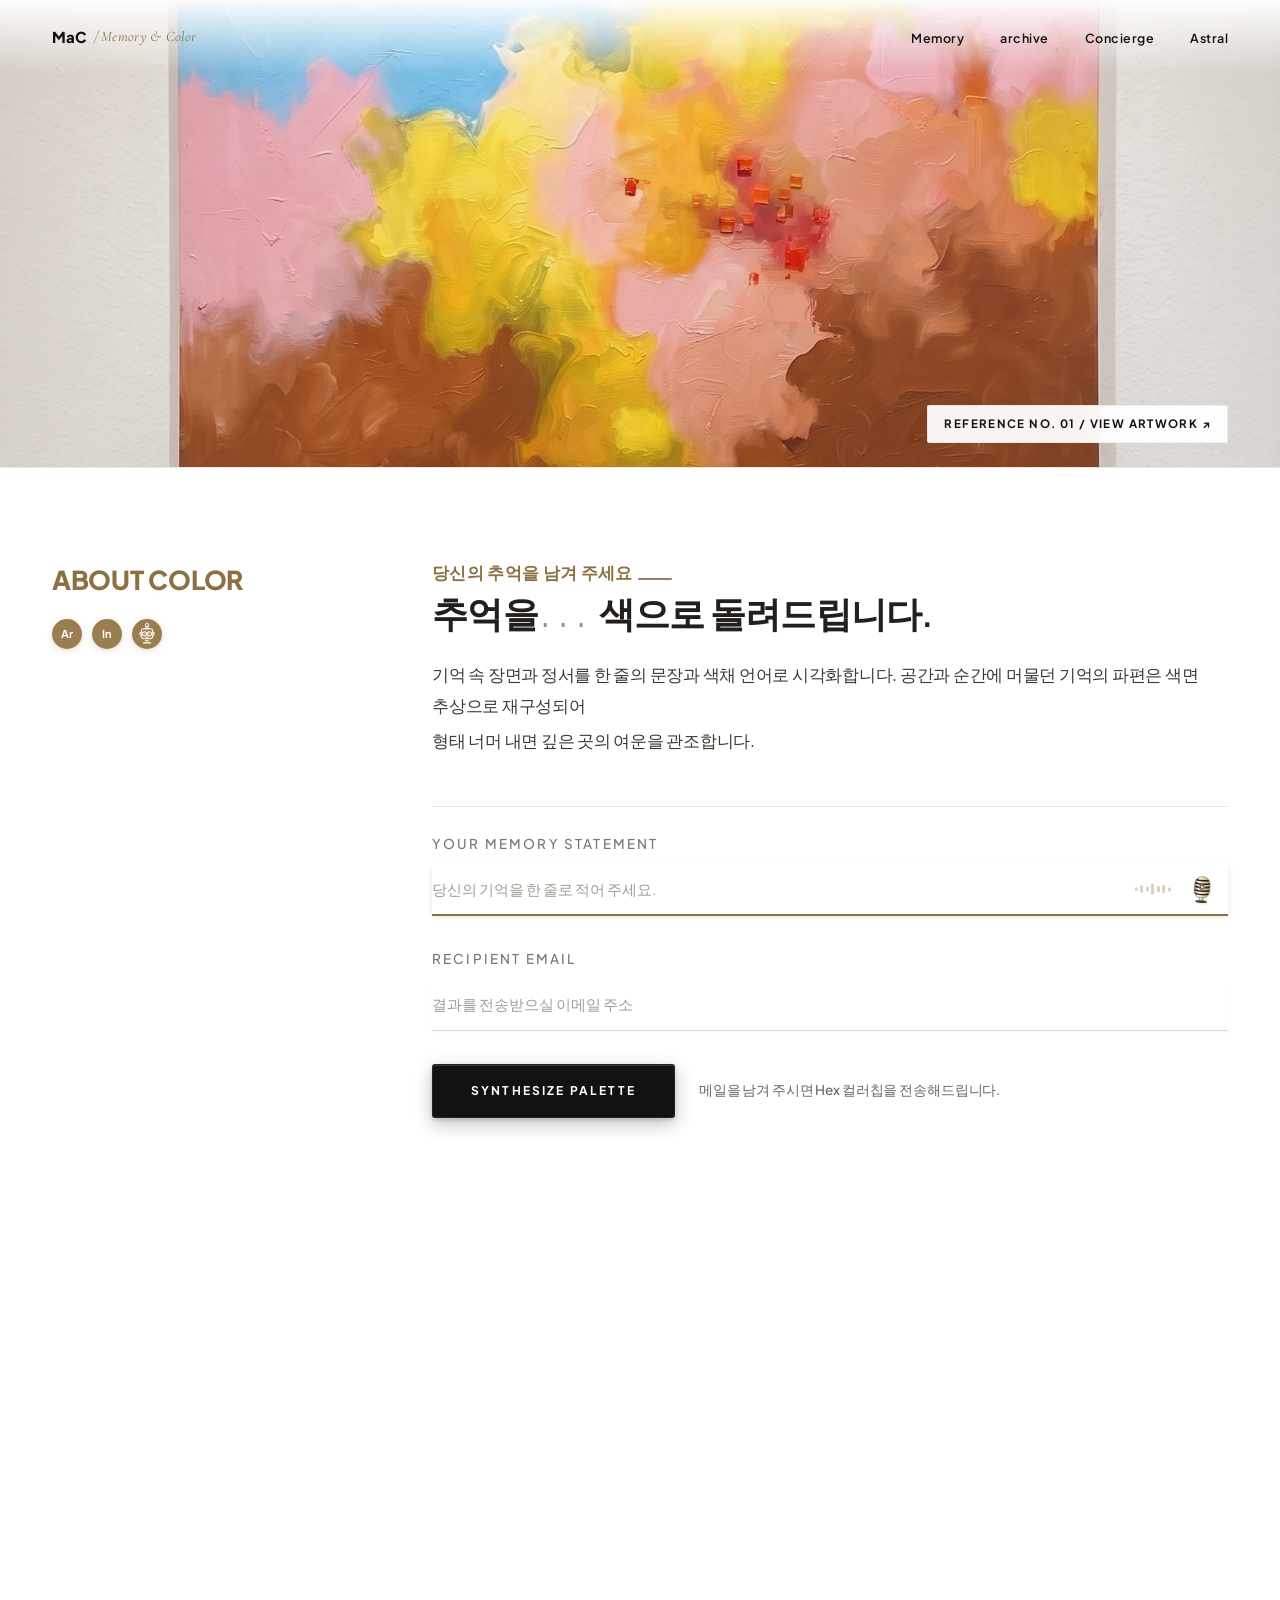
==== index.html @ 7f9ab546 "fix: remove heavy files and update configuration" ====
<!DOCTYPE html>
<html lang="ko">
<head>
  <meta charset="UTF-8">
  <meta name="viewport" content="width=device-width, initial-scale=1.0">

  <title>MaC | 𝑀𝑒𝓂𝑜𝓇𝓎 𝒶𝓃𝒹 𝒞𝑜𝓁𝑜𝓇</title>

  <link rel="icon" type="image/png" href="images/reference.png">

  <link rel="preconnect" href="https://fonts.googleapis.com">
  <link rel="preconnect" href="https://fonts.gstatic.com" crossorigin>
  <link href="https://fonts.googleapis.com/css2?family=Cormorant+Garamond:ital,wght@1,400;1,600&family=Plus+Jakarta+Sans:wght@300;400;500;600;700;800&family=Pretendard:wght@300;400;500;600;700;800&display=swap" rel="stylesheet">
  <link rel="stylesheet" href="css/astral.css">
  <link rel="stylesheet" href="css/mac-chat-voice.css">

  <style>
    /* ---------- Global Reset & Base ---------- */
    *, *::before, *::after {
      box-sizing: border-box;
      margin: 0;
      padding: 0;
    }

    html {
      scroll-behavior: smooth;
    }

    :root {
      --bg-pure: #ffffff;
      --text-dark: #141211;
      --text-soft-dark: #221f1d;
      --gold-primary: #8c7042;
      --gold-fill: #9b7e4f;
      --gold-dark-charcoal: #3d3731;
      --label-soft-gold: #7d756d;
      --text-body: #383838;
      --text-muted: #6b6560;
      --text-light: #a39c94;
      --line-subtle: #eae6e1;
      --font-arch: "Plus Jakarta Sans", "Pretendard", -apple-system, sans-serif;
      --font-serif: "Cormorant Garamond", "Didot", "Bodoni MT", serif;
    }

    body {
      font-family: var(--font-arch);
      background-color: var(--bg-pure);
      color: var(--text-dark);
      line-height: 1.7;
      -webkit-font-smoothing: antialiased;
      word-break: keep-all;
      overflow-x: hidden;
    }

    /* ---------- Top Header Navigation ---------- */
    .arch-header {
      position: absolute;
      top: 0;
      left: 0;
      width: 100%;
      height: 74px;
      padding: 0 52px;
      display: flex;
      justify-content: space-between;
      align-items: center;
      z-index: 100;
      background: linear-gradient(180deg, rgba(255,255,255,0.96) 0%, rgba(255,255,255,0) 100%);
    }

    .brand-logo {
      font-size: 15px;
      font-weight: 800;
      letter-spacing: -0.01em;
      color: var(--text-dark);
      text-decoration: none;
      display: flex;
      align-items: center;
      gap: 7px;
    }

    .brand-logo span {
      font-family: var(--font-serif);
      font-style: italic;
      font-size: 14.5px;
      font-weight: 400;
      color: var(--gold-primary);
      letter-spacing: 0.02em;
    }

    .brand-logo span em {
      font-style: italic;
      font-weight: 400;
      color: inherit;
      margin: 0 1px;
    }

    .nav-menu {
      display: flex;
      gap: 36px;
      list-style: none;
    }

    .nav-item a {
      font-size: 12.5px;
      font-weight: 600;
      color: var(--text-dark);
      text-decoration: none;
      letter-spacing: 0.04em;
      transition: color 0.2s ease;
      cursor: pointer;
    }

    .nav-item a:hover {
      color: var(--gold-primary);
    }

    .mobile-menu-btn {
      display: none;
      background: transparent;
      border: none;
      cursor: pointer;
      width: 36px;
      height: 36px;
      padding: 6px;
      flex-direction: column;
      justify-content: center;
      gap: 6px;
      z-index: 150;
    }

    .mobile-menu-btn span {
      display: block;
      width: 22px;
      height: 1.5px;
      background-color: var(--text-dark);
      transition: all 0.3s ease;
    }

    /* ---------- Universal Minimal Close Button ---------- */
    .gallery-close-btn {
      position: absolute;
      top: 24px;
      right: 28px;
      border: none;
      background: transparent;
      font-family: var(--font-arch);
      font-size: 10.5px;
      font-weight: 700;
      letter-spacing: 0.2em;
      text-transform: uppercase;
      color: var(--text-muted);
      cursor: pointer;
      padding: 6px 4px;
      display: flex;
      align-items: center;
      gap: 6px;
      transition: all 0.25s ease;
      z-index: 20;
    }

    .gallery-close-btn::after {
      content: "—";
      font-weight: 400;
      color: var(--text-light);
      transition: transform 0.2s ease, color 0.2s ease;
    }

    .gallery-close-btn:hover {
      color: var(--text-dark);
    }

    .gallery-close-btn:hover::after {
      color: var(--text-dark);
      transform: translateX(3px);
    }

    /* ---------- Mobile Fullscreen Drawer ---------- */
    .mobile-drawer {
      display: none;
      position: fixed;
      inset: 0;
      background: #ffffff;
      z-index: 200;
      flex-direction: column;
      justify-content: space-between;
      padding: 24px 36px 44px 36px;
      opacity: 0;
      pointer-events: none;
      transition: opacity 0.35s cubic-bezier(0.2, 0.8, 0.2, 1);
    }

    .mobile-drawer.is-open {
      opacity: 1;
      pointer-events: auto;
    }

    .drawer-top-bar {
      width: 100%;
      display: flex;
      justify-content: flex-end;
      align-items: center;
      position: relative;
      height: 48px;
    }

    .drawer-center-stage {
      display: flex;
      justify-content: center;
      align-items: center;
      width: 100%;
      margin: auto 0;
      transform: translateY(-4vh);
    }

    .mobile-nav-list {
      list-style: none;
      display: flex;
      flex-direction: column;
      gap: 18px;
      width: 100%;
      max-width: 320px;
    }

    .mobile-nav-item {
      width: 100%;
      border-bottom: 1px solid rgba(26, 24, 22, 0.08);
      padding-bottom: 12px;
      transition: border-color 0.25s ease;
    }

    .mobile-nav-item:active {
      border-bottom-color: var(--text-dark);
    }

    .mobile-nav-item a {
      font-family: var(--font-arch);
      font-size: 22px;
      font-weight: 350;
      letter-spacing: -0.01em;
      color: #383431;
      text-decoration: none;
      line-height: 1.25;
      display: flex;
      justify-content: space-between;
      align-items: center;
      width: 100%;
      cursor: pointer;
    }

    .mobile-nav-item a .brand-prefix {
      font-weight: 600;
      color: var(--text-dark);
      margin-right: 1px;
    }

    .mobile-nav-item a .nav-arrow {
      font-size: 13px;
      font-weight: 400;
      color: var(--text-light);
      transition: transform 0.2s ease, color 0.2s ease;
    }

    .mobile-nav-item:active .nav-arrow {
      transform: translate(2px, -2px);
      color: var(--text-dark);
    }

    .astral-nav-item {
      border-bottom-color: rgba(26, 24, 22, 0.04);
    }

    .astral-nav-item a {
      color: #9e968f !important;
    }

    .astral-nav-item a .brand-prefix {
      color: #7d756e !important;
      font-weight: 600;
    }

    .drawer-footer {
      font-family: var(--font-serif);
      font-style: italic;
      font-size: 13.5px;
      color: var(--gold-primary);
      letter-spacing: 0.04em;
      text-align: center;
    }

    /* ---------- Hero Banner ---------- */
    .arch-hero-banner {
      width: 100%;
      height: 52vh;
      min-height: 400px;
      position: relative;
      background-color: #faf9f7;
      overflow: hidden;
      cursor: pointer;
      border-bottom: 1px solid var(--line-subtle);
    }

    .banner-img-wrap {
      width: 100%;
      height: 100%;
      position: relative;
    }

    .banner-img-wrap img {
      width: 100%;
      height: 100%;
      object-fit: cover;
      object-position: center 38%;
      filter: saturate(0.95) brightness(0.98);
      transition: transform 0.9s cubic-bezier(0.2, 0.8, 0.2, 1);
    }

    .arch-hero-banner:hover .banner-img-wrap img {
      transform: scale(1.015);
    }

    .banner-overlay-caption {
      position: absolute;
      bottom: 24px;
      right: 52px;
      background: rgba(255, 255, 255, 0.94);
      backdrop-filter: blur(10px);
      padding: 8px 16px;
      font-size: 11.5px;
      letter-spacing: 0.12em;
      text-transform: uppercase;
      font-weight: 700;
      color: var(--text-dark);
      border: 1px solid rgba(0, 0, 0, 0.06);
      border-radius: 2px;
    }

    /* ---------- Section 1 : Content Layout ---------- */
    .content-container {
      max-width: 1360px;
      width: 100%;
      margin: 0 auto;
      padding: 96px 52px 130px 52px;
      display: grid;
      grid-template-columns: minmax(240px, 300px) 1fr;
      gap: 80px;
      align-items: start;
    }

    .left-column {
      display: flex;
      flex-direction: column;
      gap: 24px;
      position: sticky;
      top: 110px;
    }

    .section-main-title {
      font-size: 26px;
      font-weight: 800;
      letter-spacing: -0.01em;
      text-transform: uppercase;
      line-height: 1.2;
      color: var(--gold-primary);
    }

    .social-links {
      display: flex;
      gap: 10px;
      align-items: center;
    }

    .social-btn {
      width: 30px;
      height: 30px;
      border-radius: 50%;
      background: var(--gold-fill);
      color: #ffffff;
      display: flex;
      align-items: center;
      justify-content: center;
      font-size: 11px;
      font-weight: 700;
      letter-spacing: -0.02em;
      text-decoration: none;
      box-shadow: 0 2px 6px rgba(140, 112, 66, 0.22);
      transition: all 0.25s cubic-bezier(0.2, 0.8, 0.2, 1);
    }

    .social-btn:hover {
      background: #846838;
      transform: translateY(-2px);
      box-shadow: 0 5px 12px rgba(140, 112, 66, 0.35);
    }

    .right-column {
      display: flex;
      flex-direction: column;
      gap: 40px;
      width: 100%;
      min-width: 0;
    }

    .statement-block {
      display: flex;
      flex-direction: column;
      gap: 22px;
      width: 100%;
    }

    .headline-stack {
      display: flex;
      flex-direction: column;
      gap: 8px;
    }

    .headline-lead-wrap {
      display: flex;
      align-items: flex-end;
      gap: 5px;
      width: 100%;
    }

    .headline-lead {
      font-size: 16.5px;
      font-weight: 600;
      color: var(--gold-primary);
      letter-spacing: 0.02em;
      white-space: nowrap;
      line-height: 1.1;
    }

    .lead-baseline-tail {
      display: inline-block;
      width: 34px;
      height: 1.4px;
      background: var(--gold-primary);
      opacity: 0.88;
      border-radius: 1px;
      margin-bottom: 2.5px;
      transform-origin: left center;
    }

    .headline-main {
      font-size: clamp(24px, 4vw, 36px);
      font-weight: 600;
      color: var(--text-soft-dark);
      letter-spacing: -0.02em;
      line-height: 1.3;
    }

    .headline-dots {
      letter-spacing: 0.22em;
      color: var(--gold-primary);
      font-weight: 400;
      margin: 0 5px 0 2px;
      opacity: 0.8;
    }

    .statement-body {
      font-size: clamp(14.5px, 2vw, 16.5px);
      color: var(--gold-dark-charcoal);
      line-height: 1.9;
      font-weight: 450;
      width: 100%;
      max-width: 100%;
      letter-spacing: -0.015em;
    }

    .br-desktop {
      display: inline;
    }

    @media (min-width: 961px) {
      .br-desktop {
        display: block;
        content: "";
        margin-top: 3px;
      }
    }

    /* ---------- Form & Inputs ---------- */
    .arch-form-wrapper {
      margin-top: 10px;
      padding-top: 26px;
      border-top: 1px solid var(--line-subtle);
      width: 100%;
    }

    .form-inline-tooltip {
      display: none;
      margin-bottom: 22px;
      padding: 13px 18px;
      background: #faf6f0;
      border-left: 3px solid var(--gold-primary);
      border-radius: 2px;
      font-size: 13.5px;
      font-weight: 500;
      color: #634f2d;
      line-height: 1.65;
      letter-spacing: -0.01em;
      box-shadow: 0 3px 10px rgba(140, 112, 66, 0.08);
      animation: tooltipFadeIn 0.3s cubic-bezier(0.2, 0.8, 0.2, 1);
    }

    .form-inline-tooltip.is-active {
      display: flex;
      align-items: flex-start;
      gap: 10px;
    }

    .form-inline-tooltip .tooltip-icon {
      color: var(--gold-primary);
      font-size: 14px;
      line-height: 1.6;
      flex-shrink: 0;
    }

    @keyframes tooltipFadeIn {
      from { opacity: 0; transform: translateY(-4px); }
      to { opacity: 1; transform: translateY(0); }
    }

    .form-row {
      margin-bottom: 34px;
    }

    .form-row label {
      display: block;
      font-size: 13.5px;
      font-weight: 500;
      letter-spacing: 0.16em;
      text-transform: uppercase;
      color: var(--label-soft-gold);
      margin-bottom: 8px;
    }

    .form-row input {
      width: 100%;
      border: none;
      background: transparent;
      padding: 12px 0;
      font-size: 15.5px;
      font-weight: 400;
      color: var(--text-dark);
      outline: none;
      transition: box-shadow 0.25s ease;
    }

    .form-row input::placeholder {
      color: var(--text-light);
      font-size: 14.5px;
    }

    .input-strong {
      box-shadow:
        0 2px 0 var(--gold-primary),
        0 3px 6px -1px rgba(140, 112, 66, 0.28),
        0 4px 0 #ffffff;
    }

    .input-strong:focus {
      box-shadow:
        0 2.5px 0 #6e552f,
        0 4px 10px -1px rgba(110, 85, 47, 0.4);
    }

    .input-standard {
      box-shadow:
        0 1px 0 rgba(0, 0, 0, 0.12),
        0 2px 3px -1px rgba(0, 0, 0, 0.08),
        0 3px 0 #ffffff;
    }

    .input-standard:focus {
      box-shadow:
        0 1.5px 0 var(--gold-primary),
        0 3px 6px -1px rgba(140, 112, 66, 0.25);
    }

    .submit-wrap {
      display: flex;
      align-items: center;
      gap: 24px;
      margin-top: 14px;
      flex-wrap: wrap;
    }

    .submit-arch-btn {
      padding: 16px 38px;
      background: var(--text-dark);
      color: #ffffff;
      border: 1px solid rgba(255, 255, 255, 0.08);
      border-radius: 3px;
      font-size: 12px;
      font-weight: 700;
      letter-spacing: 0.18em;
      text-transform: uppercase;
      cursor: pointer;
      white-space: nowrap;
      box-shadow:
        0 6px 18px rgba(20, 18, 17, 0.25),
        0 2px 4px rgba(0, 0, 0, 0.15),
        inset 0 1px 0 rgba(255, 255, 255, 0.15);
      transition: all 0.25s ease;
    }

    .submit-arch-btn:hover {
      background: #231f1d;
      transform: translateY(-1.5px);
      box-shadow:
        0 10px 24px rgba(20, 18, 17, 0.32),
        0 3px 6px rgba(0, 0, 0, 0.18),
        inset 0 1px 0 rgba(255, 255, 255, 0.2);
    }

    .submit-arch-btn:active {
      transform: translateY(1px);
      box-shadow:
        0 3px 8px rgba(20, 18, 17, 0.2),
        inset 0 2px 4px rgba(0, 0, 0, 0.3);
    }

    .submit-arch-btn:disabled {
      background: #8c827a;
      cursor: not-allowed;
      transform: none;
    }

    .form-guide-txt {
      font-size: 13.5px;
      color: var(--text-muted);
      font-weight: 500;
      letter-spacing: -0.01em;
    }

    /* ---------- Universal Minimalist Modals ---------- */
    .arch-modal-overlay {
      display: none;
      position: fixed;
      inset: 0;
      background: rgba(17, 17, 17, 0.82);
      backdrop-filter: blur(16px);
      -webkit-backdrop-filter: blur(16px);
      z-index: 2000;
      justify-content: center;
      align-items: center;
      padding: 24px;
      opacity: 0;
      transition: opacity 0.3s ease;
    }

    .arch-modal-overlay.is-active {
      display: flex;
      opacity: 1;
    }

    .arch-modal-window {
      position: relative;
      background: #ffffff;
      max-width: 640px;
      width: 100%;
      max-height: 94vh;
      overflow-y: auto;
      padding: 48px 44px 42px;
      text-align: left;
      border-radius: 4px;
      box-shadow: 0 40px 90px rgba(0, 0, 0, 0.35);
      display: flex;
      flex-direction: column;
      gap: 22px;
      animation: modalSlideUp 0.3s cubic-bezier(0.2, 0.8, 0.2, 1);
    }

    @keyframes modalSlideUp {
      from { transform: translateY(12px); opacity: 0; }
      to { transform: translateY(0); opacity: 1; }
    }

    #memoryModal.arch-modal-overlay {
      align-items: flex-start;
      padding-top: 8vh;
    }

    #memoryModal .arch-modal-window {
      max-width: 500px;
      margin: 0 auto;
    }

    .modal-badge {
      display: inline-block;
      align-self: flex-start;
      font-size: 11px;
      font-weight: 700;
      letter-spacing: 0.16em;
      text-transform: uppercase;
      color: #78716c;
      background: #f7f5f2;
      padding: 4px 10px;
      border-radius: 2px;
      border: 1px solid var(--line-subtle);
    }

    .modal-head-group {
      display: flex;
      flex-direction: column;
      gap: 6px;
    }

    .modal-main-title {
      font-size: 22px;
      font-weight: 700;
      color: var(--text-dark);
      letter-spacing: -0.02em;
    }

    .modal-subtitle {
      font-family: var(--font-serif);
      font-style: italic;
      font-size: 14px;
      color: var(--gold-primary);
      letter-spacing: 0.02em;
    }

    .easel-halo-stage {
      position: relative;
      width: 100%;
      display: flex;
      justify-content: center;
      align-items: center;
      padding: 24px 10px;
      margin: 4px 0;
      background: transparent;
      border: none;
    }

    .easel-halo-stage::before {
      content: "";
      position: absolute;
      width: 90%;
      height: 90%;
      top: 50%;
      left: 50%;
      transform: translate(-50%, -50%);
      background: radial-gradient(circle, rgba(255, 235, 215, 0.45) 0%, rgba(255, 255, 255, 0) 72%);
      filter: blur(28px);
      z-index: 1;
      pointer-events: none;
    }

    .easel-artwork-img {
      position: relative;
      z-index: 2;
      max-width: 100%;
      max-height: 580px;
      width: auto;
      height: auto;
      object-fit: contain;
      display: block;
      border-radius: 4px;
      box-shadow:
        0 4px 12px rgba(0, 0, 0, 0.06),
        0 16px 36px -4px rgba(28, 25, 23, 0.16),
        0 36px 64px -8px rgba(28, 25, 23, 0.12);
    }

    .modal-narrative-box {
      background: #faf9f7;
      border-left: 2.5px solid var(--gold-primary);
      padding: 16px 18px;
      font-size: 13.5px;
      color: var(--text-body);
      line-height: 1.75;
      font-weight: 400;
    }

    .modal-palette-grid {
      display: grid;
      grid-template-columns: repeat(2, 1fr);
      gap: 10px;
    }

    .palette-item {
      display: flex;
      align-items: center;
      gap: 10px;
      padding: 8px 12px;
      background: #faf9f7;
      border: 1px solid var(--line-subtle);
      border-radius: 2px;
      font-size: 11.5px;
      font-weight: 600;
      color: var(--text-dark);
      font-family: ui-monospace, Menlo, monospace;
    }

    .palette-item .swatch-dot {
      width: 10px;
      height: 10px;
      border-radius: 50%;
      flex-shrink: 0;
    }

    .astral-field {
      display: flex;
      flex-direction: column;
      gap: 8px;
    }

    .astral-field label {
      font-size: 12.5px;
      font-weight: 700;
      letter-spacing: 0.14em;
      text-transform: uppercase;
      color: var(--text-muted);
    }

    .astral-field input {
      width: 100%;
      border: none;
      background: transparent;
      padding: 10px 0;
      font-size: 15px;
      color: var(--text-dark);
      outline: none;
      box-shadow: 0 1px 0 rgba(0, 0, 0, 0.12);
      transition: box-shadow 0.25s ease;
    }

    .astral-field input:focus {
      box-shadow: 0 1.5px 0 var(--gold-primary);
    }

    .astral-disabled-btn {
      width: 100%;
      padding: 14px;
      background: #eae7e2;
      color: #8c827a;
      border: none;
      border-radius: 2px;
      font-size: 11.5px;
      font-weight: 700;
      letter-spacing: 0.18em;
      text-transform: uppercase;
      cursor: not-allowed;
      text-align: center;
    }

    /* ---------- Synthesized Chromatic Specimen Modal ---------- */
    .mac-modal-backdrop {
      position: fixed;
      inset: 0;
      background: rgba(24, 22, 20, 0.45);
      backdrop-filter: blur(10px);
      -webkit-backdrop-filter: blur(10px);
      display: flex;
      justify-content: center;
      align-items: center;
      z-index: 10000;
      opacity: 1;
      padding: 20px;
      transition: opacity 0.55s cubic-bezier(0.16, 1, 0.3, 1);
    }

    .mac-modal-backdrop.hidden {
      opacity: 0;
      pointer-events: none;
    }

    .mac-modal {
      position: relative;
      width: 100%;
      max-width: 420px;
      max-height: 92vh;
      display: flex;
      flex-direction: column;
      background: #faf8f5;
      border: 1px solid #e2ddd3;
      border-radius: 20px;
      box-shadow: 0 25px 60px rgba(28, 25, 23, 0.16), 0 0 35px rgba(232, 180, 184, 0.12);
      overflow: hidden;
      transform-origin: 50% 10%;
      transform: scale(1) translateY(0) rotateX(0deg);
      opacity: 1;
      filter: blur(0px);
      transition:
        transform 0.45s cubic-bezier(0.34, 1.3, 0.64, 1),
        opacity 0.45s cubic-bezier(0.16, 1, 0.3, 1),
        filter 0.45s cubic-bezier(0.16, 1, 0.3, 1);
    }

    .mac-modal-backdrop.hidden .mac-modal {
      transform: scale(0.15, 0.05) translateY(-60px) rotateX(30deg);
      opacity: 0;
      filter: blur(8px);
      transition:
        transform 0.4s cubic-bezier(0.55, 0.055, 0.675, 0.19),
        opacity 0.35s ease-in,
        filter 0.35s ease-in;
    }

    .modal-close-handle-wrap {
      width: 100%;
      padding-top: 14px;
      padding-bottom: 8px;
      display: flex;
      justify-content: center;
      align-items: center;
      cursor: pointer;
      background: #faf8f5;
    }

    .modal-close-handle-bar {
      width: 44px;
      height: 4px;
      background: #d1cbc1;
      border-radius: 2px;
      transition: all 0.2s ease;
    }

    .modal-close-handle-wrap:hover .modal-close-handle-bar {
      background: #8c827a;
      transform: scaleX(1.15);
    }

    .specimen-header {
      padding: 4px 20px 14px 20px;
      background: #faf8f5;
      border-bottom: 1px solid #ede8e0;
      display: flex;
      justify-content: space-between;
      align-items: center;
    }

    .specimen-header .brand {
      font-size: 11px;
      letter-spacing: 0.18em;
      font-weight: 800;
      color: #1c1917;
      text-transform: uppercase;
    }

    .specimen-header .hash-chip {
      font-family: ui-monospace, Menlo, monospace;
      font-size: 10.5px;
      font-weight: 600;
      letter-spacing: 0.12em;
      color: #78716c;
      background: #eeeae3;
      padding: 3px 8px;
      border-radius: 4px;
    }

    .hash-area {
      display: flex;
      align-items: center;
      gap: 8px;
    }

    .hash-toggle {
      font-size: 10.5px;
      font-weight: 600;
      letter-spacing: 0.08em;
      color: #78716c;
      background: transparent;
      border: 1px solid #d1cbc1;
      border-radius: 4px;
      padding: 3px 8px;
      cursor: pointer;
    }

    .hash-toggle:hover {
      color: #1c1917;
      border-color: #8c827a;
    }

    .specimen-body {
      padding: 20px 20px 22px 20px;
      background: #ffffff;
      overflow-y: auto;
      min-height: 0;
    }

    .summary-box {
      background: #faf8f5;
      border-left: 3px solid #1c1917;
      padding: 12px 14px;
      margin-bottom: 18px;
      border-radius: 0 6px 6px 0;
    }

    .summary-text {
      font-size: 12.5px;
      line-height: 1.55;
      color: #292524;
      font-weight: 600;
    }

    .spectrum-section {
      margin-bottom: 20px;
      max-height: 50px;
      opacity: 1;
      overflow: hidden;
      transition: max-height 0.35s cubic-bezier(0.4, 0, 0.2, 1), opacity 0.3s ease, margin-bottom 0.35s ease;
    }

    .spectrum-section.collapsed {
      max-height: 0;
      opacity: 0;
      margin-bottom: 6px;
    }

    .spectrum-label {
      font-size: 9px;
      letter-spacing: 0.14em;
      text-transform: uppercase;
      color: #8c827a;
      font-weight: 700;
      margin-bottom: 6px;
      display: flex;
      justify-content: space-between;
    }

    .spectrum-bar {
      width: 100%;
      height: 14px;
      border-radius: 4px;
      display: flex;
      overflow: hidden;
      box-shadow: inset 0 1px 2px rgba(0,0,0,0.1);
    }

    .spectrum-segment {
      height: 100%;
      transition: width 0.3s ease;
    }

    .specimen-list {
      display: flex;
      flex-direction: column;
      gap: 9px;
    }

    .specimen-card {
      display: flex;
      align-items: center;
      background: #ffffff;
      border: 1px solid #eeeae3;
      border-radius: 8px;
      padding: 8px 12px;
      gap: 12px;
      transition: transform 0.15s ease, border-color 0.15s ease;
    }

    .specimen-card:hover {
      transform: translateX(3px);
      border-color: #d1cbc1;
    }

    .swatch {
      width: 42px;
      height: 42px;
      border-radius: 6px;
      flex-shrink: 0;
      box-shadow: 0 2px 5px rgba(0,0,0,0.06);
    }

    .specimen-info {
      flex-grow: 1;
      min-width: 0;
    }

    .info-top {
      display: flex;
      justify-content: space-between;
      align-items: baseline;
      margin-bottom: 2px;
    }

    .color-name {
      font-size: 13px;
      font-weight: 700;
      color: #1c1917;
    }

    .hex-code {
      font-family: ui-monospace, Menlo, monospace;
      font-size: 10px;
      font-weight: 600;
      color: #78716c;
    }

    .reason-text {
      font-size: 11px;
      color: #78716c;
      line-height: 1.5;
      white-space: normal;
      overflow-wrap: anywhere;
    }

    .ratio-pill {
      font-family: ui-monospace, Menlo, monospace;
      font-size: 9.5px;
      font-weight: 700;
      padding: 2px 6px;
      border-radius: 4px;
      background: #f5f2eb;
      color: #44403c;
      margin-left: 6px;
      transition: opacity 0.25s ease, transform 0.25s ease;
    }

    .ratio-pill.collapsed {
      opacity: 0;
      transform: scale(0.8);
      pointer-events: none;
    }

    .control-panel {
      margin-top: 18px;
      padding-top: 14px;
      border-top: 1px dashed #e2ddd3;
      display: flex;
      justify-content: space-between;
      align-items: center;
    }

    .control-panel span {
      font-size: 10.5px;
      color: #8c827a;
      letter-spacing: 0.04em;
    }

    .control-panel button {
      font-size: 11px;
      padding: 7px 14px;
      background: #1c1917;
      color: #f5f3ef;
      border: none;
      border-radius: 5px;
      cursor: pointer;
      font-weight: 700;
      transition: background 0.15s ease, transform 0.1s ease;
    }

    .control-panel button:active {
      transform: scale(0.96);
    }

    .control-panel button:hover {
      background: #383330;
    }

    /* ---------- Section 4 & 5 : Glass cards ---------- */
    .archive-section,
    .concierge-section {
      width: 100%;
      max-width: 1160px;
      margin: 70px auto 50px auto;
      padding: 0 24px;
      scroll-margin-top: 80px;
    }

    .concierge-section {
      margin-bottom: 90px;
    }

    .glass-card {
      background: rgba(255, 255, 255, 0.72);
      backdrop-filter: blur(20px);
      -webkit-backdrop-filter: blur(20px);
      border: 1px solid rgba(255, 255, 255, 0.95);
      border-radius: 32px;
      padding: 60px 44px 64px 44px;
      box-shadow: 0 20px 50px rgba(43, 39, 37, 0.04);
    }

    .section-header {
      text-align: center;
      margin-bottom: 56px;
    }

    .section-tag {
      display: inline-flex;
      align-items: center;
      gap: 6px;
      font-size: 13px;
      font-weight: 600;
      letter-spacing: 0.32em;
      color: #8c827a;
      text-transform: uppercase;
      margin-bottom: 16px;
    }

    .tag-highlight {
      background: rgba(162, 196, 237, 0.55);
      color: #3b5980;
      padding: 2px 6px 2px 8px;
      border-radius: 3px;
      font-weight: 700;
      display: inline-block;
      line-height: 1.3;
    }

    .section-title {
      font-size: clamp(24px, 4.5vw, 38px);
      font-weight: 800;
      color: #8a8275;
      letter-spacing: 0.1em;
      text-transform: uppercase;
      line-height: 1.25;
    }

    .gallery-grid-5col {
      display: grid;
      grid-template-columns: repeat(5, 1fr);
      gap: 20px;
    }

    .gallery-card {
      position: relative;
      background: #ffffff;
      border: 1px solid rgba(140, 130, 122, 0.16);
      border-radius: 20px;
      overflow: hidden;
      cursor: pointer;
      display: flex;
      flex-direction: column;
      box-shadow: 0 4px 16px rgba(43, 39, 37, 0.04);
      transition: transform 0.4s cubic-bezier(0.2, 0.8, 0.2, 1),
                  box-shadow 0.4s cubic-bezier(0.2, 0.8, 0.2, 1),
                  border-color 0.3s ease;
      -webkit-tap-highlight-color: transparent;
    }

    .gallery-card:hover {
      transform: translateY(-5px) scale(1.018);
      border-color: rgba(255, 255, 255, 1);
      box-shadow: 0 0 0 1.5px rgba(255, 255, 255, 0.95),
                  0 20px 40px rgba(43, 39, 37, 0.16),
                  0 0 35px rgba(255, 245, 220, 1),
                  0 0 70px rgba(255, 215, 150, 0.75),
                  0 0 100px rgba(255, 190, 110, 0.35);
      z-index: 10;
    }

    .floating-frame-outer {
      padding: 18px 18px 6px 18px;
      background: #fdfcfb;
      display: flex;
      justify-content: center;
      align-items: center;
    }

    .floating-canvas-viewport {
      width: 100%;
      aspect-ratio: 1 / 1;
      background: #faf8f5;
      display: block;
      overflow: hidden;
      border-radius: 12px;
      border: none;
      box-shadow: 0 8px 20px -3px rgba(90, 75, 60, 0.18),
                  0 3px 8px -2px rgba(90, 75, 60, 0.12);
      transition: all 0.4s ease;
    }

    .floating-canvas-viewport svg {
      width: 100%;
      height: 100%;
      display: block;
      transition: transform 0.6s cubic-bezier(0.25, 1, 0.5, 1);
    }

    .gallery-card:hover .floating-canvas-viewport svg {
      transform: scale(1.04);
    }

    .card-meta {
      padding: 16px 12px 18px 12px;
      background: #ffffff;
      flex-grow: 1;
      display: flex;
      flex-direction: column;
      align-items: flex-start;
      text-align: left;
      justify-content: flex-start;
    }

    .card-title {
      font-size: 14px;
      font-weight: 700;
      color: #2b2725;
      margin-bottom: 12px;
      letter-spacing: -0.01em;
      text-align: left;
      width: 100%;
    }

    .badge-chip-group {
      display: flex;
      flex-wrap: wrap;
      justify-content: flex-start;
      align-items: center;
      gap: 4px;
      width: 100%;
    }

    .badge-chip {
      display: inline-flex;
      align-items: center;
      gap: 4px;
      font-family: ui-monospace, SFMono-Regular, Menlo, monospace;
      font-size: 10px;
      font-weight: 600;
      color: #3b3632;
      background: #f7f5f2;
      border: 1px solid rgba(140, 130, 122, 0.24);
      padding: 3px 6px;
      border-radius: 5px;
    }

    .badge-chip .dot {
      width: 6px;
      height: 6px;
      border-radius: 50%;
    }

    /* ---------- Archive detail modal ---------- */
    .memory-modal-overlay {
      display: none;
      position: fixed;
      inset: 0;
      background: rgba(43, 39, 37, 0.6);
      backdrop-filter: blur(16px);
      -webkit-backdrop-filter: blur(16px);
      z-index: 2000;
      justify-content: center;
      align-items: center;
      padding: 20px;
      opacity: 0;
      transition: opacity 0.3s ease;
    }

    .memory-modal-overlay.is-active {
      display: flex;
      opacity: 1;
    }

    .memory-modal-window {
      position: relative;
      background: #faf8f5;
      border: 1px solid rgba(255, 255, 255, 0.95);
      border-radius: 28px;
      max-width: 480px;
      width: 100%;
      overflow: hidden;
      box-shadow: 0 32px 64px rgba(0, 0, 0, 0.28);
      animation: modalPop 0.35s cubic-bezier(0.34, 1.56, 0.64, 1);
      padding: 36px 24px 28px 24px;
      display: flex;
      flex-direction: column;
      gap: 20px;
    }

    @keyframes modalPop {
      from { transform: scale(0.92) translateY(12px); opacity: 0; }
      to { transform: scale(1) translateY(0); opacity: 1; }
    }

    .gallery-hanger-btn {
      position: absolute;
      top: 10px;
      left: 50%;
      transform: translateX(-50%);
      display: flex;
      flex-direction: column;
      align-items: center;
      cursor: pointer;
      z-index: 10;
      padding: 4px 16px;
      transition: transform 0.2s ease, opacity 0.2s;
    }

    .hanger-pin {
      width: 28px;
      height: 4px;
      background: #8c827a;
      border-radius: 3px;
      transition: background-color 0.2s, width 0.2s;
    }

    .hanger-wire {
      width: 1.5px;
      height: 8px;
      background: rgba(140, 130, 122, 0.5);
      margin-top: 1px;
    }

    .modal-artwork-frame {
      width: 100%;
      aspect-ratio: 1 / 1;
      background: #fdfcfb;
      border-radius: 20px;
      overflow: hidden;
      border: 3.5px solid #d4c5b3;
      padding: 10px;
      box-shadow: 0 12px 28px rgba(43, 39, 37, 0.1);
      display: flex;
      align-items: center;
      justify-content: center;
    }

    .modal-artwork-canvas {
      width: 100%;
      height: 100%;
      border-radius: 10px;
      overflow: hidden;
      background: #111;
      box-shadow: 0 6px 16px rgba(0, 0, 0, 0.25);
    }

    .modal-artwork-canvas svg {
      width: 100%;
      height: 100%;
      display: block;
    }

    .archive-modal-body {
      display: flex;
      flex-direction: column;
      gap: 16px;
      padding: 0 4px;
      text-align: left;
      align-items: flex-start;
    }

    .archive-modal-tag {
      font-size: 11.5px;
      font-weight: 600;
      letter-spacing: 0.18em;
      color: #8c827a;
      text-transform: uppercase;
      display: block;
      margin-bottom: 4px;
    }

    .archive-modal-title {
      font-size: 23px;
      font-weight: 700;
      color: #2b2725;
      letter-spacing: -0.01em;
      line-height: 1.3;
      text-align: left;
    }

    .archive-modal-memory-text {
      font-size: 14.5px;
      color: #6e6660;
      line-height: 1.8;
      font-weight: 400;
      text-align: left;
      background: #f7f5f2;
      padding: 14px 18px;
      border-radius: 12px;
      width: 100%;
    }

    .archive-modal-palette-section {
      margin-top: 4px;
      display: flex;
      flex-direction: column;
      align-items: flex-start;
      gap: 8px;
      width: 100%;
    }

    .archive-modal-palette-label {
      font-size: 11px;
      font-weight: 600;
      letter-spacing: 0.14em;
      color: #8c827a;
      text-transform: uppercase;
    }

    .archive-modal-palette-row {
      display: flex;
      flex-wrap: wrap;
      justify-content: flex-start;
      gap: 8px;
    }

    .archive-modal-palette-row .badge-chip {
      font-size: 12px;
      padding: 5px 12px;
      border-radius: 6px;
      background: #f0ede8;
      border: 1px solid rgba(140, 130, 122, 0.3);
      color: #2b2725;
    }

    .archive-modal-palette-row .dot {
      width: 8px;
      height: 8px;
    }

    /* ---------- Color Concierge & Contact ---------- */
    .concierge-grid {
      display: grid;
      grid-template-columns: 1fr 1.15fr;
      gap: 64px;
      align-items: start;
    }

    .concierge-narrative {
      display: flex;
      flex-direction: column;
      gap: 18px;
    }

    .concierge-tag-orig {
      font-size: 12.5px;
      font-weight: 700;
      letter-spacing: 0.28em;
      color: var(--gold-primary);
      text-transform: uppercase;
    }

    .concierge-headline-orig {
      font-size: clamp(20px, 3.2vw, 25px);
      font-weight: 750;
      color: #2b2725;
      letter-spacing: -0.015em;
      line-height: 1.45;
    }

    .concierge-desc-orig {
      font-size: clamp(13.5px, 1.8vw, 14.5px);
      color: #6e6660;
      line-height: 1.85;
      font-weight: 400;
    }

    .contact-minimal-list {
      margin-top: 14px;
      display: flex;
      flex-direction: column;
      gap: 14px;
      border-top: 1px solid rgba(140, 130, 122, 0.18);
      padding-top: 22px;
    }

    .contact-row {
      display: flex;
      align-items: baseline;
      font-size: 14.5px;
      line-height: 1.5;
    }

    .contact-row .label {
      width: 95px;
      font-weight: 700;
      letter-spacing: 0.1em;
      color: #8c827a;
      text-transform: uppercase;
      font-size: 12px;
      flex-shrink: 0;
    }

    .contact-row .val {
      font-size: 15px;
      font-weight: 600;
      color: #2b2725;
      letter-spacing: 0.01em;
    }

    .concierge-form {
      display: flex;
      flex-direction: column;
      gap: 22px;
      padding-top: 4px;
      position: relative;
    }

    .field-wrap {
      position: relative;
      display: flex;
      flex-direction: column;
      gap: 8px;
    }

    .field-label {
      font-size: 12.5px;
      font-weight: 650;
      letter-spacing: 0.16em;
      color: #786b5c;
      text-transform: uppercase;
    }

    .field-input,
    .field-select,
    .field-textarea {
      width: 100%;
      background: rgba(255, 255, 255, 0.55);
      border: 1px solid rgba(140, 130, 122, 0.22);
      border-bottom: 2px solid rgba(140, 130, 122, 0.45);
      border-radius: 8px 8px 0 0;
      padding: 12px 14px;
      font-size: 15px;
      font-weight: 450;
      color: #2b2725;
      font-family: inherit;
      outline: none;
      box-shadow: inset 0 2px 4px rgba(43, 39, 37, 0.02), 0 2px 6px rgba(0, 0, 0, 0.02);
      transition: all 0.3s ease;
    }

    .field-input::placeholder,
    .field-textarea::placeholder {
      color: #9c948d;
      font-weight: 400;
      font-size: 13.5px;
    }

    .field-input:focus,
    .field-select:focus,
    .field-textarea:focus {
      background: rgba(255, 255, 255, 0.92);
      border-bottom-color: var(--gold-primary);
      box-shadow: inset 0 2px 4px rgba(43, 39, 37, 0.03), 0 4px 12px rgba(140, 112, 66, 0.08);
    }

    .field-invalid {
      border-bottom-color: #c45b38 !important;
      background: rgba(255, 245, 240, 0.85) !important;
    }

    .field-tooltip-bubble {
      position: absolute;
      top: calc(100% + 7px);
      left: 6px;
      z-index: 100;
      background: #fdfaf7;
      color: #8c3b20;
      border: 1px solid rgba(196, 91, 56, 0.35);
      box-shadow: 0 6px 16px rgba(184, 93, 56, 0.12), 0 2px 5px rgba(0, 0, 0, 0.04);
      padding: 5px 12px;
      border-radius: 6px;
      font-size: 11.5px;
      font-weight: 600;
      letter-spacing: -0.01em;
      display: none;
      align-items: center;
      gap: 6px;
      white-space: nowrap;
      animation: tooltipSlide 0.25s cubic-bezier(0.2, 0.8, 0.2, 1);
    }

    .field-tooltip-bubble::before {
      content: "";
      position: absolute;
      top: -5px;
      left: 14px;
      width: 8px;
      height: 8px;
      background: #fdfaf7;
      border-left: 1px solid rgba(196, 91, 56, 0.35);
      border-top: 1px solid rgba(196, 91, 56, 0.35);
      transform: rotate(45deg);
    }

    .field-tooltip-bubble.is-visible {
      display: inline-flex;
    }

    @keyframes tooltipSlide {
      from { opacity: 0; transform: translateY(-4px); }
      to { opacity: 1; transform: translateY(0); }
    }

    .field-select {
      font-size: 14.5px;
      font-weight: 450;
      color: #3b3530;
      letter-spacing: -0.01em;
      cursor: pointer;
      -webkit-appearance: none;
      appearance: none;
      padding-right: 32px;
      background-image: url("data:image/svg+xml,%3Csvg xmlns='http://www.w3.org/2000/svg' width='10' height='6' viewBox='0 0 10 6'%3E%3Cpath fill='%2378716c' d='M0 0l5 6 5-6z'/%3E%3C/svg%3E");
      background-repeat: no-repeat;
      background-position: right 14px center;
    }

    .field-select:invalid,
    .field-select option[value=""] {
      color: #9c948d;
      font-weight: 400;
    }

    .field-select option {
      font-size: 14px;
      font-weight: 450;
      color: #2b2725;
      background: #faf8f5;
      padding: 10px 14px;
    }

    .field-textarea {
      resize: none;
      min-height: 84px;
      line-height: 1.65;
    }

    .submit-anchor-wrap {
      position: relative;
      display: flex;
      flex-direction: column;
      align-items: flex-start;
      margin-top: 4px;
      gap: 10px;
    }

    .btn-notify-bar {
      width: 100%;
      background: rgba(253, 251, 248, 0.96);
      backdrop-filter: blur(12px);
      -webkit-backdrop-filter: blur(12px);
      border: 1px solid rgba(140, 112, 66, 0.22);
      border-radius: 8px;
      padding: 12px 18px;
      box-shadow: 0 4px 16px rgba(43, 39, 37, 0.05);
      display: none;
      align-items: center;
      transition: all 0.3s ease;
      animation: notifySlideUp 0.3s cubic-bezier(0.2, 0.8, 0.2, 1);
    }

    .btn-notify-bar.is-active {
      display: flex;
    }

    .btn-notify-bar.status-connecting {
      border-left: 3.5px solid var(--gold-primary);
      background: rgba(253, 251, 248, 0.96);
    }

    .btn-notify-bar.status-failed {
      border-left: 3.5px solid #c45b38;
      background: rgba(255, 246, 243, 0.97);
    }

    .btn-notify-text {
      font-size: 12.5px;
      font-weight: 550;
      color: #383330;
      letter-spacing: -0.01em;
      line-height: 1.5;
      white-space: pre-line;
    }

    @keyframes notifySlideUp {
      from { opacity: 0; transform: translateY(6px); }
      to { opacity: 1; transform: translateY(0); }
    }

    .request-btn {
      align-self: flex-start;
      padding: 14px 42px;
      background: #2b2725;
      color: #f7f6f4;
      border: 1px solid rgba(255, 255, 255, 0.15);
      border-radius: 40px;
      font-size: 12.5px;
      font-weight: 650;
      letter-spacing: 0.22em;
      text-transform: uppercase;
      cursor: pointer;
      box-shadow: 0 4px 14px rgba(43, 39, 37, 0.14);
      transition: all 0.25s ease;
      -webkit-tap-highlight-color: transparent;
    }

    .request-btn:hover {
      background: #403a37;
      transform: translateY(-2px);
      box-shadow: 0 6px 18px rgba(43, 39, 37, 0.2);
    }

    .request-btn:disabled {
      opacity: 0.65;
      cursor: not-allowed;
      transform: none !important;
    }

    /* ---------- Responsive ---------- */
    @media (max-width: 1024px) {
      .gallery-grid-5col {
        grid-template-columns: repeat(3, 1fr);
      }
    }

    @media (max-width: 960px) {
      .arch-header {
        padding: 0 28px;
      }
      .nav-menu {
        gap: 20px;
        display: none;
      }
      .mobile-menu-btn {
        display: flex;
      }
      .mobile-drawer {
        display: flex;
      }
      .content-container {
        grid-template-columns: 1fr;
        gap: 48px;
        padding: 60px 28px 80px 28px;
      }
      .left-column {
        position: static;
      }
      .section-main-title {
        font-size: 22px;
      }
      .section-header {
        margin-bottom: 38px;
      }
      .concierge-grid {
        grid-template-columns: 1fr;
        gap: 40px;
      }
      .request-btn {
        width: 100%;
        text-align: center;
      }
    }

    @media (max-width: 768px) {
      .glass-card {
        padding: 36px 18px;
        border-radius: 24px;
      }
      .section-tag { font-size: 11px; }
      .contact-row { flex-direction: column; align-items: flex-start; gap: 2px; }
      .contact-row .label { width: 100%; font-size: 11.5px; }
      .gallery-grid-5col {
        grid-template-columns: repeat(2, 1fr);
        gap: 12px;
      }
    }

    @media (max-width: 480px) {
      .arch-header {
        padding: 0 18px;
      }
      .arch-hero-banner {
        height: 35vh;
        min-height: 280px;
      }
      .banner-overlay-caption {
        right: 14px;
        bottom: 12px;
        font-size: 10px;
        padding: 6px 12px;
      }
      .headline-lead {
        font-size: 14px;
      }
      .lead-baseline-tail {
        width: 22px;
        margin-bottom: 2px;
      }
      .submit-wrap {
        flex-direction: column;
        align-items: flex-start;
        gap: 12px;
      }
      .submit-arch-btn {
        width: 100%;
        text-align: center;
      }
      .arch-modal-window {
        padding: 32px 18px;
      }
      .easel-artwork-img {
        max-height: 360px;
      }
      .modal-palette-grid {
        grid-template-columns: 1fr;
      }
      .concierge-headline-orig {
        font-size: 19.5px;
        line-height: 1.4;
      }
      .btn-notify-bar {
        padding: 10px 14px;
      }
      .btn-notify-text {
        font-size: 12px;
      }
    }

    /* ---------- Astral Modal (입력 화면) ---------- */
    #astralModal.arch-modal-overlay {
      align-items: stretch;
      padding: 0;
      background: rgba(17, 17, 17, 0.96);
    }
    #astralModal .arch-modal-window {
      max-width: 100%;
      width: 100%;
      height: 100vh;
      max-height: 100vh;
      padding: 0;
      gap: 0;
      overflow-x: hidden;
      overflow-y: auto;
      border-radius: 0;
      background: #f2efe9;
      box-shadow: none;
      position: relative;
      display: flex;
      flex-direction: column;
    }
    #astralModal .gallery-close-btn {
      position: absolute;
      top: 20px;
      right: 24px;
      z-index: 50;
      background: rgba(255, 255, 255, 0.92);
      backdrop-filter: blur(8px);
      padding: 7px 15px;
      border-radius: 999px;
      border: 1px solid rgba(0, 0, 0, 0.08);
      box-shadow: 0 4px 12px rgba(0,0,0,0.06);
    }

    #astralModal .hero-atelier {
      position: relative;
      isolation: isolate;
      min-height: 480px;
      margin: 0;
      padding: 64px 44px 54px;
      text-align: left;
      overflow: hidden;
      border-bottom: 1px solid rgba(53, 47, 43, 0.12);
      background: #f2efe9;
      flex-shrink: 0;
    }
    #astralModal .hero-art {
      position: absolute;
      z-index: -3;
      top: -12px;
      bottom: 0;
      left: 20%;
      width: 85%;
      pointer-events: none;
      mask-image: linear-gradient(90deg, transparent, black 16%, black 88%, transparent);
      -webkit-mask-image: linear-gradient(90deg, transparent, black 16%, black 88%, transparent);
    }
    #astralModal .hero-art svg {
      width: 100%;
      height: 100%;
      display: block;
      opacity: .92;
    }
    #astralModal .hero-reveal-stroke {
      stroke-dasharray: 1400;
      stroke-dashoffset: 0;
    }
    #astralModal .hero-art[data-reveal="on"] .hero-reveal-stroke {
      animation: astral-brush-reveal 3.1s cubic-bezier(.2,.55,.3,1) var(--brush-delay) both;
    }
    #astralModal .hero-art[data-reveal="off"] .hero-reveal-stroke {
      stroke-dashoffset: 1400;
    }
    @keyframes astral-brush-reveal {
      from { stroke-dashoffset: 1400; }
      to { stroke-dashoffset: 0; }
    }
    #astralModal .hero-veil {
      position: absolute;
      z-index: -2;
      inset: 0;
      pointer-events: none;
      background:
        linear-gradient(90deg, #f2efe9 0%, rgba(242,239,233,.98) 26%, rgba(242,239,233,.78) 42%, rgba(242,239,233,.08) 68%),
        linear-gradient(0deg, #f2efe9 0%, transparent 18%, transparent 88%, rgba(242,239,233,.65) 100%);
    }
    #astralModal .hero-content {
      position: relative;
      max-width: 520px;
    }
    #astralModal .hero-content .eyebrow {
      font-size: 10.5px;
      letter-spacing: .18em;
      margin-bottom: 20px;
      color: var(--gold-primary);
      font-weight: 700;
      text-transform: uppercase;
    }
    #astralModal .hero-atelier h2 {
      font-size: clamp(48px, 6vw, 76px);
      line-height: .9;
      letter-spacing: -.065em;
      color: var(--text-dark);
      font-weight: 800;
      margin: 0;
    }
    #astralModal .hero-atelier h2 em {
      display: inline-block;
      margin-left: 20px;
      font-size: 1.05em;
      letter-spacing: -.055em;
      font-family: var(--font-serif);
      font-style: italic;
      color: var(--gold-primary);
      font-weight: 400;
    }
    #astralModal .hero-tagline {
      margin: 20px 0 0;
      font-size: clamp(17px, 2vw, 23px);
      font-weight: 600;
      line-height: 1.5;
      letter-spacing: -.04em;
      color: #24211f;
    }
    #astralModal .hero-atelier .hero-copy {
      margin: 12px 0 24px;
      font-size: 13.5px;
      line-height: 1.85;
      color: #736d63;
    }
    #astralModal .hero-start {
      display: inline-flex;
      align-items: center;
      gap: 12px;
      padding: 13px 22px;
      background: #292723;
      border: 1px solid #292723;
      color: #fffdf8;
      border-radius: 4px;
      font-size: 12px;
      font-weight: 600;
      text-decoration: none;
      cursor: pointer;
      box-shadow: 0 4px 12px rgba(41,39,35,0.18);
      transition: background .2s, transform .2s;
    }
    #astralModal .hero-start:hover {
      background: #4e463a;
      transform: translateY(-2px);
    }
    #astralModal .hero-footnote {
      position: absolute;
      left: 44px;
      right: 44px;
      bottom: 16px;
      display: flex;
      justify-content: space-between;
      gap: 20px;
      align-items: center;
      color: #8a8275;
    }
    #astralModal .hero-footnote > span {
      font-size: 9.5px;
      letter-spacing: .12em;
    }
    #astralModal .hero-replay {
      padding: 5px 0 5px 8px;
      border: 0;
      border-bottom: 1px solid rgba(140,112,66,.25);
      background: transparent;
      color: #716650;
      font-size: 11px;
      cursor: pointer;
      transition: color .2s;
    }
    #astralModal .hero-replay:hover {
      color: var(--gold-primary);
    }
    #astralModal .hero-replay span {
      display: inline-block;
      margin-left: 6px;
    }

    #astralModal .birth-section {
      display: block;
      width: 100%;
      max-width: 820px;
      margin: 0 auto;
      padding: 44px 32px 56px;
      border: none;
      background: transparent;
      box-shadow: none;
    }
    #astralModal .birth-section .form-panel {
      padding: 0;
    }
    #astralModal .birth-section .panel-heading {
      margin-bottom: 30px;
      border-bottom: 1px solid rgba(53, 47, 43, 0.1);
      padding-bottom: 18px;
    }
    #astralModal .birth-section .step-label {
      margin-bottom: 8px;
      color: var(--gold-primary);
      font-size: 10.5px;
      font-weight: 700;
      letter-spacing: .2em;
      text-transform: uppercase;
    }
    #astralModal .birth-section .panel-heading h2 {
      color: var(--text-dark);
      font-size: 24px;
      font-weight: 700;
      letter-spacing: -.03em;
    }
    #astralModal #astralForm {
      display: grid;
      grid-template-columns: repeat(2, minmax(0, 1fr));
      gap: 22px 28px;
    }
    #astralModal #astralForm .field-group {
      min-width: 0;
      margin: 0;
      padding: 0;
      border: 0;
    }
    #astralModal #astralForm .field-group legend,
    #astralModal #astralForm .field-group > label,
    #astralModal #astralForm .field-label-row > label:first-child,
    #astralModal #astralForm .field-title {
      display: block;
      margin-bottom: 9px;
      color: var(--text-dark);
      font-size: 12px;
      font-weight: 700;
      padding: 0;
    }
    #astralModal .segmented-control {
      display: grid;
      grid-template-columns: 1fr 1fr;
      gap: 8px;
    }
    #astralModal .segmented-control label {
      cursor: pointer;
      margin: 0;
    }
    #astralModal .segmented-control input {
      position: absolute;
      opacity: 0;
      pointer-events: none;
    }
    #astralModal .segmented-control span {
      display: grid;
      place-items: center;
      min-height: 48px;
      border: 1px solid rgba(53, 47, 43, 0.16);
      border-radius: 10px;
      color: #756e68;
      font-size: 13.5px;
      font-weight: 500;
      background: #ffffff;
      transition: all .2s ease;
    }
    #astralModal .segmented-control input:checked + span {
      border-color: #4a443f;
      color: var(--text-dark);
      background: #eee9e1;
      font-weight: 600;
      box-shadow: inset 0 0 0 1px #4a443f;
    }
    #astralModal .date-grid {
      display: grid;
      grid-template-columns: 1.2fr 1fr 1fr;
      gap: 8px;
    }
    #astralModal .input-wrap {
      min-width: 0;
      display: flex;
      flex-direction: column;
      cursor: pointer;
    }
    #astralModal .input-wrap label {
      display: block;
      margin: 0 0 7px;
      color: #756e68;
      font-size: 11px;
      font-weight: 600;
      cursor: pointer;
    }
    #astralModal .input-wrap input,
    #astralModal .input-wrap select,
    #astralModal .standard-input {
      width: 100%;
      min-height: 48px;
      padding: 0 13px;
      border: 1px solid rgba(53, 47, 43, 0.16);
      border-radius: 10px;
      outline: none;
      color: var(--text-dark);
      background: #ffffff;
      font-size: 14px;
      font-family: inherit;
      transition: border-color .2s ease, box-shadow .2s ease;
    }
    #astralModal .input-wrap select {
      appearance: none;
      -webkit-appearance: none;
      cursor: pointer;
      background-image: url("data:image/svg+xml,%3Csvg xmlns='http://www.w3.org/2000/svg' width='12' height='12' viewBox='0 0 24 24' fill='none' stroke='%23756e68' stroke-width='2' stroke-linecap='round' stroke-linejoin='round'%3E%3Cpolyline points='6 9 12 15 18 9'%3E%3C/polyline%3E%3C/svg%3E");
      background-repeat: no-repeat;
      background-position: calc(100% - 11px) center;
      padding-right: 28px;
    }
    #astralModal .input-wrap input:focus,
    #astralModal .input-wrap select:focus,
    #astralModal .standard-input:focus {
      border-color: var(--gold-primary);
      box-shadow: 0 0 0 3px rgba(146, 118, 77, .12);
    }
    #astralModal .standard-input:disabled {
      opacity: .55;
      background: #ece8e1;
    }
    #astralModal .today-set-btn {
      background: transparent;
      border: 1px solid rgba(140, 112, 66, 0.3);
      border-radius: 4px;
      padding: 3px 8px;
      font-size: 10px;
      font-weight: 600;
      color: var(--gold-primary);
      cursor: pointer;
      letter-spacing: .02em;
      transition: all .2s ease;
    }
    #astralModal .today-set-btn:hover {
      background: var(--gold-primary);
      color: #ffffff;
    }
    #astralModal #astralForm .privacy-note,
    #astralModal #astralForm .form-error,
    #astralModal #astralForm .primary-button {
      grid-column: 1 / -1;
    }
    #astralModal #astralForm .privacy-note {
      display: flex;
      gap: 12px;
      margin: 8px 0 0;
      padding: 14px 18px;
      border-radius: 12px;
      background: #ece8e1;
      border-left: 3px solid var(--gold-primary);
    }
    #astralModal #astralForm .privacy-note p {
      color: #675f59;
      font-size: 11px;
      line-height: 1.65;
      margin: 0;
    }
    #astralModal #astralForm .privacy-note strong {
      color: #3c3835;
    }
    #astralModal #astralForm .form-error {
      margin: 0;
      padding: 11px 14px;
      border-radius: 9px;
      background: #f5dfdc;
      color: #8c423a;
      font-size: 11.5px;
      line-height: 1.5;
    }
    #astralModal #astralForm .primary-button {
      display: flex;
      min-height: 52px;
      align-items: center;
      justify-content: center;
      gap: 14px;
      padding: 0 24px;
      border: 0;
      border-radius: 12px;
      color: #fff;
      background: #2e2a27;
      cursor: pointer;
      font-size: 13px;
      font-weight: 700;
      box-shadow: 0 4px 14px rgba(46, 42, 39, 0.2);
      transition: all .2s ease;
    }
    #astralModal #astralForm .primary-button:hover {
      background: #171513;
      transform: translateY(-1.5px);
      box-shadow: 0 6px 18px rgba(46, 42, 39, 0.3);
    }
    #astralModal .field-label-row {
      display: flex;
      align-items: center;
      justify-content: space-between;
      gap: 12px;
      margin-bottom: 9px;
    }
    #astralModal .check-label {
      display: inline-flex !important;
      align-items: center;
      gap: 6px;
      margin: 0 !important;
      color: var(--text-muted) !important;
      font-size: 11px !important;
      cursor: pointer;
    }
    #astralModal .check-label input {
      accent-color: #4b433d;
    }
    #astralModal .field-help {
      margin: 7px 0 0;
      color: #918982;
      font-size: 10.5px;
      line-height: 1.5;
    }
    #astralModal .loading-result {
      padding: 24px 0 0;
      text-align: center;
    }
    #astralModal .loading-ring {
      width: 32px;
      height: 32px;
      margin: 0 auto 12px;
      border: 2px solid rgba(140, 112, 66, 0.2);
      border-top-color: var(--gold-primary);
      border-radius: 50%;
      animation: astralSpin 1s linear infinite;
    }
    @keyframes astralSpin {
      to { transform: rotate(360deg); }
    }

    @media (max-width: 768px) {
      #astralModal .hero-atelier {
        padding: 50px 20px 44px;
        min-height: 420px;
      }
      #astralModal .hero-art {
        left: 10%;
        width: 110%;
        top: 50px;
      }
      #astralModal .hero-atelier h2 {
        font-size: 42px;
      }
      #astralModal .hero-tagline {
        font-size: 17px;
      }
      #astralModal .hero-footnote {
        left: 20px;
        right: 20px;
      }
      #astralModal .birth-section {
        padding: 32px 18px 44px;
      }
      #astralModal #astralForm {
        grid-template-columns: minmax(0, 1fr);
        gap: 20px;
      }
      #astralModal .date-grid {
        grid-template-columns: 1.2fr 1fr 1fr;
        gap: 6px;
      }
    }

    /* ---------- Astral Result Studio (풀스크린 오버레이) ---------- */
    body.studio-open { overflow: hidden; }

    .astral-studio {
      position: fixed; inset: 0; z-index: 3000;
      display: flex; flex-direction: column;
      background: #f2efe9;
      opacity: 0; visibility: hidden; pointer-events: none;
      transform: translateY(24px) scale(.985);
      transition: opacity .45s cubic-bezier(.22,.7,.2,1),
                  transform .45s cubic-bezier(.22,.7,.2,1),
                  visibility 0s linear .45s;
    }
    .astral-studio.is-active {
      opacity: 1; visibility: visible; pointer-events: auto; transform: none;
      transition: opacity .45s cubic-bezier(.22,.7,.2,1),
                  transform .45s cubic-bezier(.22,.7,.2,1),
                  visibility 0s;
    }
    .astral-studio [hidden] { display: none !important; }

    .studio-bar {
      flex: 0 0 auto;
      display: grid; grid-template-columns: 1fr auto 1fr; align-items: center; gap: 16px;
      padding: max(14px, env(safe-area-inset-top)) 28px 14px;
      border-bottom: 1px solid rgba(53,47,43,.12);
      background: rgba(242,239,233,.92);
      backdrop-filter: blur(10px); -webkit-backdrop-filter: blur(10px);
    }
    .studio-brand {
      font-size: 12px; font-weight: 800; letter-spacing: .14em;
      text-transform: uppercase; color: var(--text-dark);
    }
    .studio-brand em {
      font-family: var(--font-serif); font-style: italic; font-weight: 400;
      letter-spacing: .02em; text-transform: none; color: var(--gold-primary);
    }
    .astral-studio .section-nav {
      display: flex; gap: 6px; justify-self: center;
      position: static; margin: 0; padding: 0;
    }
    .astral-studio .section-nav a {
      padding: 8px 16px; border-radius: 999px; border: 1px solid transparent;
      font-size: 12.5px; font-weight: 600; color: #756e68; text-decoration: none;
      white-space: nowrap; transition: all .2s ease;
    }
    .astral-studio .section-nav a:hover { color: var(--text-dark); }
    .astral-studio .section-nav a[aria-current] {
      color: var(--text-dark); background: #fff; border-color: rgba(53,47,43,.14);
    }
    .astral-studio .section-nav a[aria-disabled="true"] { opacity: .4; cursor: not-allowed; }
    .studio-bar .gallery-close-btn { position: static; justify-self: end; }

    .studio-scroll {
      flex: 1 1 auto; overflow-y: auto; overscroll-behavior: contain;
      -webkit-overflow-scrolling: touch;
    }
    .studio-inner {
      max-width: 1120px; margin: 0 auto;
      padding: 40px 28px calc(96px + env(safe-area-inset-bottom));
    }
    .astral-studio .paid-report { margin: 0; max-width: none; }

    @media (max-width: 640px) {
      .studio-bar { grid-template-columns: 1fr auto; padding: 10px 14px; }
      .studio-brand { display: none; }
      .astral-studio .section-nav { justify-self: start; }
      .astral-studio .section-nav a { padding: 7px 12px; font-size: 12px; }
      .studio-inner { padding: 24px 16px calc(72px + env(safe-area-inset-bottom)); }
    }
    @media (prefers-reduced-motion: reduce) {
      .astral-studio, .astral-studio.is-active { transition: none; transform: none; }
    }

    /* ---------- 대표색 카드 인라인 아코디언 ---------- */
    .styling-grid { align-items: start; }
    .styling-card.is-open { grid-column: 1 / -1; }

    .styling-panel {
      display: grid;
      grid-template-rows: 0fr;
      transition: grid-template-rows .35s cubic-bezier(.22, .7, .2, 1);
    }
    .styling-card.is-open .styling-panel { grid-template-rows: 1fr; }
    .styling-panel-inner { min-height: 0; overflow: hidden; }
    .styling-card.is-open .styling-panel-inner { padding-top: 16px; }

    @media (prefers-reduced-motion: reduce) {
      .styling-panel { transition: none; }
    }
  </style>
</head>
<body>
  <!-- ================= MaC ROBOT SPRITE (offline = 안테나 소등 / online = 초록불 점등) ================= -->
  <svg width="0" height="0" style="position:absolute" aria-hidden="true" focusable="false">
    <defs>
      <filter id="macLampGlow" x="-200%" y="-200%" width="500%" height="500%">
        <feGaussianBlur stdDeviation="2.6" />
      </filter>
      <symbol id="macRobot" viewBox="0 0 64 72">
        <!-- 안테나 불: 부모의 --lamp-on(0/1) 값으로 점등 -->
        <g style="opacity:var(--lamp-on,0);transition:opacity .5s ease" stroke="none">
          <circle cx="32" cy="7.2" r="8" fill="#3ddc84" filter="url(#macLampGlow)" />
          <circle cx="32" cy="7.2" r="3.7" fill="#2fcf79" />
          <circle cx="32" cy="7.2" r="1.9" fill="#ffffff" opacity=".95" />
        </g>
        <!-- 안테나 링 / 줄기 / 머리 위 돔 -->
        <circle cx="32" cy="7.2" r="5.3" />
        <path d="M32 12.5V17" />
        <path d="M25.5 19.2C26.8 15.4 37.2 15.4 38.5 19.2" />
        <path d="M26 21a6 6 0 0 0 12 0z" fill="currentColor" stroke="none" opacity=".16" />
        <!-- 머리 -->
        <rect x="13" y="19.2" width="38" height="32" rx="8.5" />
        <!-- 귀 -->
        <path d="M13 30.5c-3.4 0-4.8 2.1-4.8 4.5s1.4 4.5 4.8 4.5" />
        <path d="M51 30.5c3.4 0 4.8 2.1 4.8 4.5s-1.4 4.5-4.8 4.5" />
        <!-- 안경 + 눈 -->
        <circle cx="24" cy="35.5" r="7" />
        <circle cx="40" cy="35.5" r="7" />
        <path d="M31 35.5h2" />
        <circle cx="24" cy="35.5" r="1.8" fill="currentColor" stroke="none" />
        <circle cx="40" cy="35.5" r="1.8" fill="currentColor" stroke="none" />
        <!-- 미소 -->
        <path d="M27.5 45.2c1.4 1.5 3 2.2 4.5 2.2s3.1-.7 4.5-2.2" />
        <!-- 목 + 받침선 -->
        <path d="M26.5 58h11" />
        <path d="M20.5 65.2h23" stroke-width="3.6" />
      </symbol>
    </defs>
  </svg>

  <!-- ================= TOP HEADER NAVIGATION ================= -->
  <header class="arch-header">
    <a href="#" class="brand-logo">
      MaC <span>/ Memory <em>&amp;</em> Color</span>
    </a>

    <ul class="nav-menu">
      <li class="nav-item"><a id="navMemory">Memory</a></li>
      <li class="nav-item"><a href="#archive">archive</a></li>
      <li class="nav-item"><a href="#concierge">Concierge</a></li>
      <li class="nav-item"><a id="navAstral">Astral</a></li>
    </ul>

    <button class="mobile-menu-btn" id="mobileMenuBtn" aria-label="메뉴 열기">
      <span></span>
      <span></span>
    </button>
  </header>

  <!-- ================= MOBILE FULLSCREEN DRAWER ================= -->
  <div class="mobile-drawer" id="mobileDrawer">
    <div class="drawer-top-bar">
      <button class="gallery-close-btn" id="mobileDrawerCloseBtn" aria-label="메뉴 닫기">Close</button>
    </div>

    <div class="drawer-center-stage">
      <ul class="mobile-nav-list">
        <li class="mobile-nav-item">
          <a class="mobile-nav-link" id="mobileNavMemory">
            <span><span class="brand-prefix">M</span>emory</span>
            <span class="nav-arrow">↗</span>
          </a>
        </li>
        <li class="mobile-nav-item">
          <a class="mobile-nav-link" href="#archive">
            <span><span class="brand-prefix">a</span>rchive</span>
            <span class="nav-arrow">↗</span>
          </a>
        </li>
        <li class="mobile-nav-item">
          <a class="mobile-nav-link" href="#concierge">
            <span><span class="brand-prefix">C</span>oncierge</span>
            <span class="nav-arrow">↗</span>
          </a>
        </li>
        <li class="mobile-nav-item astral-nav-item">
          <a class="mobile-nav-link" id="mobileNavAstral">
            <span><span class="brand-prefix">A</span>stral</span>
            <span class="nav-arrow">—</span>
          </a>
        </li>
      </ul>
    </div>

    <div class="drawer-footer">
      MaC | Memory and Color
    </div>
  </div>

  <!-- ================= WIDE ARCHITECTURAL HERO BANNER ================= -->
  <section class="arch-hero-banner" id="heroBanner" title="클릭하여 레퍼런스 원화 확대 감상">
    <div class="banner-img-wrap">
      <img src="images/generReference.png" alt="Color Reference" onerror="this.src='https://picsum.photos/1920/1080?grayscale'" />
    </div>
    <div class="banner-overlay-caption">Reference No. 01 / View Artwork ↗</div>
  </section>

  <!-- ================= 2-COLUMN SECTION 1 ================= -->
  <main class="content-container">

    <div class="left-column">
      <h1 class="section-main-title">About Color</h1>
      <div class="social-links">
        <a href="#archive" class="social-btn" aria-label="Archive">Ar</a>
        <a href="#" class="social-btn" aria-label="Instagram">In</a>
        <button type="button" class="social-btn mac-chat-trigger" id="macChatTrigger"
        aria-label="MaC 챗봇 열기 (현재 오프라인)" aria-haspopup="dialog" aria-controls="macChatPanel"
        title="MaC 챗봇">
          <svg class="mac-chat-trigger-icon" viewBox="0 0 64 72" fill="none" stroke="currentColor" stroke-width="3.3"
            stroke-linecap="round" stroke-linejoin="round" aria-hidden="true" focusable="false">
        <!-- 안테나 불: 부모의 --lamp-on(0/1) 값으로 점등 -->
        <g style="opacity:var(--lamp-on,0);transition:opacity .5s ease" stroke="none">
          <circle cx="32" cy="7.2" r="8" fill="#3ddc84" filter="url(#macLampGlow)" />
          <circle cx="32" cy="7.2" r="3.7" fill="#2fcf79" />
          <circle cx="32" cy="7.2" r="1.9" fill="#ffffff" opacity=".95" />
        </g>
        <!-- 안테나 링 / 줄기 / 머리 위 돔 -->
        <circle cx="32" cy="7.2" r="5.3" />
        <path d="M32 12.5V17" />
        <path d="M25.5 19.2C26.8 15.4 37.2 15.4 38.5 19.2" />
        <path d="M26 21a6 6 0 0 0 12 0z" fill="currentColor" stroke="none" opacity=".16" />
        <!-- 머리 -->
        <rect x="13" y="19.2" width="38" height="32" rx="8.5" />
        <!-- 귀 -->
        <path d="M13 30.5c-3.4 0-4.8 2.1-4.8 4.5s1.4 4.5 4.8 4.5" />
        <path d="M51 30.5c3.4 0 4.8 2.1 4.8 4.5s-1.4 4.5-4.8 4.5" />
        <!-- 안경 + 눈 -->
        <circle cx="24" cy="35.5" r="7" />
        <circle cx="40" cy="35.5" r="7" />
        <path d="M31 35.5h2" />
        <circle cx="24" cy="35.5" r="1.8" fill="currentColor" stroke="none" />
        <circle cx="40" cy="35.5" r="1.8" fill="currentColor" stroke="none" />
        <!-- 미소 -->
        <path d="M27.5 45.2c1.4 1.5 3 2.2 4.5 2.2s3.1-.7 4.5-2.2" />
        <!-- 목 + 받침선 -->
        <path d="M26.5 58h11" />
        <path d="M20.5 65.2h23" stroke-width="3.6" />
      
          </svg>
        </button>
      </div>
    </div>

    <div class="right-column">

      <article class="statement-block">
        <div class="headline-stack">
          <div class="headline-lead-wrap">
            <span class="headline-lead">당신의 추억을 남겨 주세요</span>
            <span class="lead-baseline-tail" aria-hidden="true"></span>
          </div>

          <h2 class="headline-main">추억을<span class="headline-dots">...</span>색으로 돌려드립니다.</h2>
        </div>

        <p class="statement-body">
          기억 속 장면과 정서를 한 줄의 문장과 색채 언어로 시각화합니다. 공간과 순간에 머물던 기억의 파편은 색면 추상으로 재구성되어 <span class="br-desktop"></span>형태 너머 내면 깊은 곳의 여운을 관조합니다.
        </p>
      </article>

      <form class="arch-form-wrapper" id="colorArchForm" novalidate>

        <div class="form-inline-tooltip" id="formInlineTooltip" role="alert" aria-live="polite">
          <span class="tooltip-icon">✦</span>
          <span class="tooltip-text" id="tooltipText">장소, 시간, 계절, 행동, 기분 등의 그날의 뉘앙스가 느껴지는 기억을 채워주세요. 좀 더 구체적일수록 잘 보여드릴게요.</span>
        </div>

        <div class="form-row">
          <label for="userMemory">Your Memory Statement</label>
          <div class="memory-field">
            <input type="text" id="userMemory" class="input-strong" placeholder="당신의 기억을 한 줄로 적어 주세요." />
            <div class="mic-cluster" id="micCluster">
              <span class="mic-wave" aria-hidden="true"><i></i><i></i><i></i><i></i><i></i><i></i><i></i></span>
              <button type="button" class="mic-btn" id="micBtn" aria-pressed="false"
                aria-label="음성으로 입력하기" title="음성으로 입력하기">
                <svg class="mic-retro" viewBox="0 0 24 27" aria-hidden="true" focusable="false">
                  <!-- 레트로 크롬 마이크: 달걀형 헤드 + 가로 그릴 슬롯 + 받침 (골드 톤) -->
                  <defs>
                    <linearGradient id="micChrome" x1="0" y1="0" x2="1" y2="0">
                      <stop offset="0" class="mic-s-lo" />
                      <stop offset=".3" class="mic-s-hi" />
                      <stop offset=".68" class="mic-s-mid" />
                      <stop offset="1" class="mic-s-lo" />
                    </linearGradient>
                    <clipPath id="micBodyClip">
                      <path d="M12 1.6C7.6 1.6 5 4.7 5 9.4V14c0 4.4 2.8 7 7 7s7-2.6 7-7V9.4c0-4.7-2.6-7.8-7-7.8Z" />
                    </clipPath>
                  </defs>
                  <g transform="rotate(4 12 14)">
                    <rect x="10.3" y="20.4" width="3.4" height="3.4" fill="url(#micChrome)" />
                    <ellipse class="mic-base" cx="12" cy="24.7" rx="5.6" ry="1.3" />
                    <path class="mic-body" fill="url(#micChrome)" stroke-width=".6"
                      d="M12 1.6C7.6 1.6 5 4.7 5 9.4V14c0 4.4 2.8 7 7 7s7-2.6 7-7V9.4c0-4.7-2.6-7.8-7-7.8Z" />
                    <g class="mic-grille" clip-path="url(#micBodyClip)" fill="none" stroke-linecap="round">
                      <path class="mic-slot" stroke-width="1.5" d="M4.6 4.6Q12 6.4 19.4 4.6" />
                      <path class="mic-slot" stroke-width="1.5" d="M4.6 7.8Q12 9.6 19.4 7.8" />
                      <path class="mic-slot" stroke-width="1.5" d="M4.6 11Q12 12.8 19.4 11" />
                      <path class="mic-slot" stroke-width="1.5" d="M4.6 14.2Q12 16 19.4 14.2" />
                      <path class="mic-slot" stroke-width="1.5" d="M4.6 17.4Q12 19.2 19.4 17.4" />
                      <path class="mic-gloss" stroke-width=".5" d="M5.2 6.1Q12 7.9 18.8 6.1" />
                      <path class="mic-gloss" stroke-width=".5" d="M5.2 9.3Q12 11.1 18.8 9.3" />
                      <path class="mic-gloss" stroke-width=".5" d="M5.2 12.5Q12 14.3 18.8 12.5" />
                      <path class="mic-gloss" stroke-width=".5" d="M5.2 15.7Q12 17.5 18.8 15.7" />
                      <path class="mic-gloss" stroke-width=".5" d="M5.6 18.9Q12 20.7 18.4 18.9" />
                    </g>
                    <!-- 안테나 램프(동그라미)를 마이크 헤드 안에: 꺼짐 → 누르면 은은한 초록빛 -->
                    <g class="mic-lamp" transform="translate(12 11.3)">
                      <circle class="mic-lamp-glow" r="3.4" />
                      <circle class="mic-lamp-bezel" r="2.7" />
                      <circle class="mic-lamp-ring" r="2.4" fill="none" stroke-width=".65" />
                      <circle class="mic-lamp-core" r="1.45" />
                      <circle class="mic-lamp-spark" cx="-.5" cy="-.5" r=".45" />
                    </g>
                  </g>
                </svg>
              </button>
            </div>
            <span class="mic-status" id="micStatus" role="status" aria-live="polite"></span>
          </div>
        </div>

        <div class="form-row">
          <label for="userEmail">Recipient Email</label>
          <input type="email" id="userEmail" class="input-standard" placeholder="결과를 전송받으실 이메일 주소" />
        </div>

        <div class="submit-wrap">
          <button type="submit" class="submit-arch-btn" id="submitBtn">Synthesize Palette</button>
          <span class="form-guide-txt">메일을 남겨 주시면 Hex 컬러칩을 전송해드립니다.</span>
        </div>
      </form>

    </div>

  </main>

  <!-- ================= SECTION 4 : MEMORY ARCHIVE ================= -->
  <section class="archive-section" id="archive">
    <div class="glass-card">

      <header class="section-header">
        <span class="section-tag">
          CURATED <span class="tag-highlight">EXHIBITION</span>
        </span>
        <h2 class="section-title">MEMORY ARCHIVE</h2>
      </header>

      <div class="gallery-grid-5col" id="galleryGrid">
        <article class="gallery-card" data-id="0">
          <div class="floating-frame-outer">
            <div class="floating-canvas-viewport">
              <svg viewBox="90 104 282 282" preserveAspectRatio="xMidYMid slice">
                <image href="images/gallery.png" width="2048" height="1152"></image>
              </svg>
            </div>
          </div>
          <div class="card-meta">
            <h4 class="card-title">초여름 수국 골목</h4>
            <div class="badge-chip-group">
              <span class="badge-chip"><span class="dot" style="background:#7CA5B8"></span>#7CA5B8</span>
              <span class="badge-chip"><span class="dot" style="background:#B497D6"></span>#B497D6</span>
              <span class="badge-chip"><span class="dot" style="background:#9BC495"></span>#9BC495</span>
              <span class="badge-chip"><span class="dot" style="background:#C4D4BA"></span>#C4D4BA</span>
            </div>
          </div>
        </article>

        <article class="gallery-card" data-id="1">
          <div class="floating-frame-outer">
            <div class="floating-canvas-viewport">
              <svg viewBox="485 104 282 282" preserveAspectRatio="xMidYMid slice">
                <image href="images/gallery.png" width="2048" height="1152"></image>
              </svg>
            </div>
          </div>
          <div class="card-meta">
            <h4 class="card-title">어린 시절 골목길 가로등</h4>
            <div class="badge-chip-group">
              <span class="badge-chip"><span class="dot" style="background:#FFB703"></span>#FFB703</span>
              <span class="badge-chip"><span class="dot" style="background:#023047"></span>#023047</span>
              <span class="badge-chip"><span class="dot" style="background:#FB8500"></span>#FB8500</span>
            </div>
          </div>
        </article>

        <article class="gallery-card" data-id="2">
          <div class="floating-frame-outer">
            <div class="floating-canvas-viewport">
              <svg viewBox="880 104 282 282" preserveAspectRatio="xMidYMid slice">
                <image href="images/gallery.png" width="2048" height="1152"></image>
              </svg>
            </div>
          </div>
          <div class="card-meta">
            <h4 class="card-title">가을날 단풍 운동장</h4>
            <div class="badge-chip-group">
              <span class="badge-chip"><span class="dot" style="background:#C85D38"></span>#C85D38</span>
              <span class="badge-chip"><span class="dot" style="background:#DAB049"></span>#DAB049</span>
              <span class="badge-chip"><span class="dot" style="background:#4DA7E8"></span>#4DA7E8</span>
              <span class="badge-chip"><span class="dot" style="background:#9B381E"></span>#9B381E</span>
            </div>
          </div>
        </article>

        <article class="gallery-card" data-id="3">
          <div class="floating-frame-outer">
            <div class="floating-canvas-viewport">
              <svg viewBox="1275 104 282 282" preserveAspectRatio="xMidYMid slice">
                <image href="images/gallery.png" width="2048" height="1152"></image>
              </svg>
            </div>
          </div>
          <div class="card-meta">
            <h4 class="card-title">여름 바닷가</h4>
            <div class="badge-chip-group">
              <span class="badge-chip"><span class="dot" style="background:#E3C594"></span>#E3C594</span>
              <span class="badge-chip"><span class="dot" style="background:#48CAE4"></span>#48CAE4</span>
              <span class="badge-chip"><span class="dot" style="background:#F8F9FA"></span>#F8F9FA</span>
            </div>
          </div>
        </article>

        <article class="gallery-card" data-id="4">
          <div class="floating-frame-outer">
            <div class="floating-canvas-viewport">
              <svg viewBox="1670 104 282 282" preserveAspectRatio="xMidYMid slice">
                <image href="images/gallery.png" width="2048" height="1152"></image>
              </svg>
            </div>
          </div>
          <div class="card-meta">
            <h4 class="card-title">비 오는 날 창밖</h4>
            <div class="badge-chip-group">
              <span class="badge-chip"><span class="dot" style="background:#6C757D"></span>#6C757D</span>
              <span class="badge-chip"><span class="dot" style="background:#4682B4"></span>#4682B4</span>
              <span class="badge-chip"><span class="dot" style="background:#8C7A6B"></span>#8C7A6B</span>
              <span class="badge-chip"><span class="dot" style="background:#34495E"></span>#34495E</span>
            </div>
          </div>
        </article>

        <article class="gallery-card" data-id="5">
          <div class="floating-frame-outer">
            <div class="floating-canvas-viewport">
              <svg viewBox="90 608 282 282" preserveAspectRatio="xMidYMid slice">
                <image href="images/gallery.png" width="2048" height="1152"></image>
              </svg>
            </div>
          </div>
          <div class="card-meta">
            <h4 class="card-title">봄날 벚꽃길</h4>
            <div class="badge-chip-group">
              <span class="badge-chip"><span class="dot" style="background:#FFC8DD"></span>#FFC8DD</span>
              <span class="badge-chip"><span class="dot" style="background:#F8F9FA"></span>#F8F9FA</span>
              <span class="badge-chip"><span class="dot" style="background:#D4A373"></span>#D4A373</span>
              <span class="badge-chip"><span class="dot" style="background:#FFAFCC"></span>#FFAFCC</span>
            </div>
          </div>
        </article>

        <article class="gallery-card" data-id="6">
          <div class="floating-frame-outer">
            <div class="floating-canvas-viewport">
              <svg viewBox="485 608 282 282" preserveAspectRatio="xMidYMid slice">
                <image href="images/gallery.png" width="2048" height="1152"></image>
              </svg>
            </div>
          </div>
          <div class="card-meta">
            <h4 class="card-title">겨울날 아침 햇살</h4>
            <div class="badge-chip-group">
              <span class="badge-chip"><span class="dot" style="background:#FDF0D5"></span>#FDF0D5</span>
              <span class="badge-chip"><span class="dot" style="background:#E9D8A6"></span>#E9D8A6</span>
              <span class="badge-chip"><span class="dot" style="background:#EE9B00"></span>#EE9B00</span>
            </div>
          </div>
        </article>

        <article class="gallery-card" data-id="7">
          <div class="floating-frame-outer">
            <div class="floating-canvas-viewport">
              <svg viewBox="880 608 282 282" preserveAspectRatio="xMidYMid slice">
                <image href="images/gallery.png" width="2048" height="1152"></image>
              </svg>
            </div>
          </div>
          <div class="card-meta">
            <h4 class="card-title">노을 지는 제방길</h4>
            <div class="badge-chip-group">
              <span class="badge-chip"><span class="dot" style="background:#F4A261"></span>#F4A261</span>
              <span class="badge-chip"><span class="dot" style="background:#E76F51"></span>#E76F51</span>
              <span class="badge-chip"><span class="dot" style="background:#264653"></span>#264653</span>
              <span class="badge-chip"><span class="dot" style="background:#E9C46A"></span>#E9C46A</span>
            </div>
          </div>
        </article>

        <article class="gallery-card" data-id="8">
          <div class="floating-frame-outer">
            <div class="floating-canvas-viewport">
              <svg viewBox="1275 608 282 282" preserveAspectRatio="xMidYMid slice">
                <image href="images/gallery.png" width="2048" height="1152"></image>
              </svg>
            </div>
          </div>
          <div class="card-meta">
            <h4 class="card-title">할머니 댁 수박</h4>
            <div class="badge-chip-group">
              <span class="badge-chip"><span class="dot" style="background:#E63946"></span>#E63946</span>
              <span class="badge-chip"><span class="dot" style="background:#2A9D8F"></span>#2A9D8F</span>
              <span class="badge-chip"><span class="dot" style="background:#A98467"></span>#A98467</span>
              <span class="badge-chip"><span class="dot" style="background:#1D3557"></span>#1D3557</span>
            </div>
          </div>
        </article>

        <article class="gallery-card" data-id="9">
          <div class="floating-frame-outer">
            <div class="floating-canvas-viewport">
              <svg viewBox="1670 608 282 282" preserveAspectRatio="xMidYMid slice">
                <image href="images/gallery.png" width="2048" height="1152"></image>
              </svg>
            </div>
          </div>
          <div class="card-meta">
            <h4 class="card-title">늦은 밤 독서실 스탠드</h4>
            <div class="badge-chip-group">
              <span class="badge-chip"><span class="dot" style="background:#FFB703"></span>#FFB703</span>
              <span class="badge-chip"><span class="dot" style="background:#212529"></span>#212529</span>
              <span class="badge-chip"><span class="dot" style="background:#432818"></span>#432818</span>
            </div>
          </div>
        </article>
      </div>

    </div>
  </section>

  <!-- ================= 아카이브 카드 상세 모달 ================= -->
  <aside id="archiveDetailModal" class="memory-modal-overlay" aria-hidden="true">
    <div class="memory-modal-window">
      <div class="gallery-hanger-btn" id="modalHangerBtn" title="갤러리로 돌아가기">
        <span class="hanger-pin"></span>
        <span class="hanger-wire"></span>
      </div>

      <div class="modal-artwork-frame">
        <div class="modal-artwork-canvas">
          <svg id="archiveModalSvg" viewBox="90 104 282 282" preserveAspectRatio="xMidYMid slice">
            <image href="images/gallery.png" width="2048" height="1152"></image>
          </svg>
        </div>
      </div>

      <div class="archive-modal-body">
        <div>
          <span class="archive-modal-tag" id="archiveModalTag">SPECIMEN NO. 01</span>
          <h3 class="archive-modal-title" id="archiveModalTitle">작품 제목</h3>
        </div>

        <p class="archive-modal-memory-text" id="archiveModalMemoryText">
          추억 문구가 들어갑니다.
        </p>

        <div class="archive-modal-palette-section">
          <span class="archive-modal-palette-label">EXTRACTED PALETTE</span>
          <div class="archive-modal-palette-row" id="archiveModalPaletteRow"></div>
        </div>
      </div>
    </div>
  </aside>

  <!-- ================= SECTION 5 : COLOR CONCIERGE & CONTACT ================= -->
  <section class="concierge-section" id="concierge">
    <div class="glass-card">

      <div class="concierge-grid">
        <div class="concierge-narrative">
          <span class="concierge-tag-orig">MaC Concierge</span>

          <h3 class="concierge-headline-orig">
            당신만의 기억을<br>
            색채 언어로 조색합니다
          </h3>

          <p class="concierge-desc-orig">
            마음에 오래 머물던 순간, 잊히지 않는 장면의 정서를 색채 언어로 기록합니다. 원화 에디션의 프라이빗 소장 및 비스포크 조색 의뢰는 MaC 컨시어지 데스크를 통해 비공개로 조율됩니다.
          </p>

          <div class="contact-minimal-list">
            <div class="contact-row">
              <span class="label">CONTACT</span>
              <span class="val">Concierge@mac.ai.kr</span>
            </div>
            <div class="contact-row">
              <span class="label">ATELIER</span>
              <span class="val">Private Salon, Seoul (By Appointment Only)</span>
            </div>
          </div>
        </div>

        <form class="concierge-form" id="conciergeForm" novalidate>
          <div class="field-wrap">
            <label class="field-label" for="clientName">CLIENT NAME</label>
            <input type="text" id="clientName" class="field-input" placeholder="성함 또는 칭호를 남겨주세요" required>
            <div class="field-tooltip-bubble" id="nameTooltip">이 항목을 입력해 주세요.</div>
          </div>

          <div class="field-wrap">
            <label class="field-label" for="clientContact">CONTACT INFO</label>
            <input type="text" id="clientContact" class="field-input" placeholder="회신받으실 이메일 또는 연락처" required>
            <div class="field-tooltip-bubble" id="contactTooltip">이 항목을 입력해 주세요.</div>
          </div>

          <div class="field-wrap">
            <label class="field-label" for="inquirySubject">NATURE OF REQUEST</label>
            <select id="inquirySubject" class="field-select" required>
              <option value="" disabled selected
                      data-short="Select Inquiry Type (문의 유형 선택)"
                      data-full="Select Inquiry Type (문의 유형 선택)">Select Inquiry Type (문의 유형 선택)</option>
              <option value="artwork"
                      data-short="Curated Artwork - 전시작 원화 소장"
                      data-full="Acquisition of Curated Artwork - 전시작 원화 소장">Acquisition of Curated Artwork - 전시작 원화 소장</option>
              <option value="bespoke"
                      data-short="Bespoke Color - 1:1 맞춤 조색 의뢰"
                      data-full="Bespoke Memory Color Commission - 1:1 맞춤 조색 의뢰">Bespoke Memory Color Commission - 1:1 맞춤 조색 의뢰</option>
              <option value="partnership"
                      data-short="Partnership - 비공개 협업 및 대관"
                      data-full="Confidential Partnership & Curation - 비공개 협업 및 전시 대관">Confidential Partnership & Curation - 비공개 협업 및 전시 대관</option>
              <option value="viewing"
                      data-short="Private Viewing - 살롱 프라이빗 뷰잉"
                      data-full="Private Salon Viewing - 프라이빗 뷰잉 세션 예약">Private Salon Viewing - 프라이빗 뷰잉 세션 예약</option>
            </select>
            <div class="field-tooltip-bubble" id="subjectTooltip">목록에서 항목을 선택해 주세요.</div>
          </div>

          <div class="field-wrap">
            <label class="field-label" for="clientMessage">PRIVATE NOTE</label>
            <textarea id="clientMessage" class="field-textarea" placeholder="문의를 남겨주세요." required></textarea>
            <div class="field-tooltip-bubble" id="messageTooltip">이 항목을 입력해 주세요.</div>
          </div>

          <div class="submit-anchor-wrap">
            <aside id="btnNotifyBar" class="btn-notify-bar" role="status" aria-live="polite">
              <span class="btn-notify-text" id="btnNotifyText"></span>
            </aside>
            <button type="submit" class="request-btn" id="conciergeSubmitBtn">SUBMIT PRIVATE REQUEST</button>
          </div>
        </form>
      </div>

    </div>
  </section>

  <!-- ================= 1ST NAV: MEMORY PHILOSOPHY MODAL ================= -->
  <aside id="memoryModal" class="arch-modal-overlay" aria-hidden="true">
    <div class="arch-modal-window">
      <button class="gallery-close-btn" id="memoryCloseBtn" aria-label="닫기">Close</button>

      <div class="modal-head-group">
        <span class="modal-badge">Philosophy</span>
        <h3 class="modal-main-title">박제된 시간, 불멸의 색채</h3>
        <p class="modal-subtitle">MaC | Memory and Color</p>
      </div>

      <div class="modal-narrative-box">
        형태는 소멸하고 시간은 흐르지만, 색채는 무의식의 가장 깊은 심연에 남아 영원히 박제됩니다.
      </div>

      <p class="statement-body" style="font-size: 14.5px; line-height: 1.85; font-weight: 400;">
        망각의 파편으로 흩어지는 기억 속에서 찰나의 빛과 온도를 건져 올리는 일.<br>
        MaC은 당신이 지나온 시간을, 한 편의 색채 표본으로 결코 바래지 않을 고유의 암호로 보존합니다.
      </p>

      <div style="font-family: var(--font-serif); font-style: italic; font-size: 13px; color: var(--gold-primary); margin-top: 4px;">
        MaC Curatorial Archive
      </div>
    </div>
  </aside>

  <!-- ================= REFERENCE LIGHTBOX MODAL ================= -->
  <aside id="archModal" class="arch-modal-overlay" aria-hidden="true">
    <div class="arch-modal-window">
      <button class="gallery-close-btn" id="modalCloseBtn" aria-label="닫기">Close</button>

      <div class="modal-head-group">
        <span class="modal-badge" id="modalBadge">Reference Mood</span>
        <h3 class="modal-main-title" id="modalTitle">놀이공원 추억: 슈가 핑크와 웜 브라운</h3>
        <p class="modal-subtitle" id="modalSubtitle">Curated Reference &amp; Palette</p>
      </div>

      <div class="easel-halo-stage" id="modalImageStage">
        <img class="easel-artwork-img" id="modalArtworkImg" src="images/generReference.png" alt="놀이공원 추억: 슈가 핑크와 웜 브라운" onerror="this.src='https://picsum.photos/1000/1200?grayscale'" />
      </div>

      <div class="modal-narrative-box" id="modalNarrative">
        늘 바쁘던 아빠의 손을 잡고 나선 눈부신 5월의 휴일. 입안 가득 사르르 녹아내리던 달콤한 솜사탕, 회전목마의 황금빛 불빛과 왁자지껄한 음악 소리 속에서 마주 보며 웃던 따스하고 설렜던 오후.
      </div>

      <div class="modal-palette-grid" id="modalPaletteGrid">
        <div class="palette-item">
          <span class="swatch-dot" style="background:#FFB7C5;"></span>
          <span>#FFB7C5 Sugar Pink</span>
        </div>
        <div class="palette-item">
          <span class="swatch-dot" style="background:#87CEEB;"></span>
          <span>#87CEEB May Sky</span>
        </div>
        <div class="palette-item">
          <span class="swatch-dot" style="background:#FFD700;"></span>
          <span>#FFD700 Carousel Gold</span>
        </div>
        <div class="palette-item">
          <span class="swatch-dot" style="background:#A0522D;"></span>
          <span>#A0522D Warm Brown</span>
        </div>
      </div>
    </div>
  </aside>

  <!-- ================= SYNTHESIZED SPECIMEN (4색 결과) MODAL ================= -->
  <div id="modalBackdrop" class="mac-modal-backdrop hidden" aria-hidden="true">
    <div class="mac-modal" role="dialog" aria-modal="true" aria-label="색채 표본 결과">
      <div class="modal-close-handle-wrap" onclick="closeDynamicModal()" title="닫기">
        <div class="modal-close-handle-bar"></div>
      </div>
      <div class="specimen-header">
        <span class="brand">MaC Specimen</span>
        <span class="hash-area">
          <span class="hash-chip" id="specimenHash" hidden></span>
          <button type="button" class="hash-toggle" id="hashToggle" aria-expanded="false">코드 보기</button>
        </span>
      </div>
      <div class="specimen-body">
        <div class="summary-box">
          <p class="summary-text" id="memorySummary"></p>
        </div>
        <div class="spectrum-section" id="spectrumSection">
          <div class="spectrum-label"><span>Color Ratio</span><span id="ratioLabel"></span></div>
          <div class="spectrum-bar" id="spectrumBar"></div>
        </div>
        <div class="specimen-list" id="specimenList"></div>
        <div class="control-panel">
          <span>Hex 컬러칩은 메일로도 전송됩니다.</span>
          <button type="button" onclick="toggleRatio()">비율 표시 전환</button>
        </div>
      </div>
    </div>
  </div>

  <!-- ================= 4TH NAV: ASTRAL 입력 모달 ================= -->
  <aside id="astralModal" class="arch-modal-overlay" aria-hidden="true">
    <div class="arch-modal-window">
      <button class="gallery-close-btn" id="astralCloseBtn" aria-label="닫기">Close</button>

      <section class="hero hero-atelier" id="astralHeroAtelier" aria-labelledby="astral-title">
        <div class="hero-art" id="heroPainting" data-reveal="on" aria-hidden="true">
          <svg viewBox="0 0 900 760" preserveAspectRatio="xMidYMid slice" focusable="false">
            <defs>
              <filter id="heroBrushGrain" x="-10%" y="-10%" width="120%" height="120%">
                <feTurbulence type="fractalNoise" baseFrequency=".025" numOctaves="2" seed="7" result="grain" />
                <feDisplacementMap in="SourceGraphic" in2="grain" scale="20" xChannelSelector="R" yChannelSelector="G" />
              </filter>
              <mask id="heroPaintingReveal" maskUnits="userSpaceOnUse" x="0" y="0" width="900" height="760">
                <g fill="none" stroke="white" stroke-width="190" stroke-linecap="round" filter="url(#heroBrushGrain)">
                  <path class="hero-reveal-stroke" style="--brush-delay:0s" d="M 1020 0 Q 570 90 -120 20" />
                  <path class="hero-reveal-stroke" style="--brush-delay:.45s" d="M -120 125 Q 440 65 1020 150" />
                  <path class="hero-reveal-stroke" style="--brush-delay:.9s" d="M 1020 265 Q 480 190 -120 260" />
                  <path class="hero-reveal-stroke" style="--brush-delay:1.35s" d="M -120 375 Q 480 305 1020 395" />
                  <path class="hero-reveal-stroke" style="--brush-delay:1.8s" d="M 1020 515 Q 470 445 -120 500" />
                  <path class="hero-reveal-stroke" style="--brush-delay:2.25s" d="M -120 625 Q 470 550 1020 640" />
                  <path class="hero-reveal-stroke" style="--brush-delay:2.7s" d="M 1020 775 Q 470 680 -120 760" />
                </g>
              </mask>
            </defs>
            <image href="assets/astral-hero-painting.png" x="-56" y="-230" width="1012" height="1349.33" mask="url(#heroPaintingReveal)" />
          </svg>
        </div>
        <div class="hero-veil" aria-hidden="true"></div>
        <div class="hero-content">
          <p class="eyebrow">MaC · A Portrait of Your Colors</p>
          <h2 id="astral-title">Astral<br><em>Color</em></h2>
          <p class="hero-tagline">태어난 순간의 색,<br>한 폭의 나로 피어나다.</p>
          <p class="hero-copy">나의 사주를 여덟 가지 색으로 읽고,<br>오래 곁에 둘 한국 전통화로 만나보세요.</p>
          <a class="hero-start" id="heroStartButton" href="#birthSection">출생정보 입력하기 <span aria-hidden="true">↓</span></a>
        </div>
        <div class="hero-footnote">
          <span>ILLUSTRATIVE ARTWORK · 전통화 예시</span>
          <button id="replayHeroPainting" class="hero-replay" type="button" aria-label="전통화 그려지는 애니메이션 다시 보기">붓결 다시 보기 <span aria-hidden="true">↻</span></button>
        </div>
      </section>

      <section class="workspace birth-section" id="birthSection" aria-labelledby="birth-title">
        <div class="form-panel">
          <div class="panel-heading">
            <div>
              <p class="step-label">Birth Information</p>
              <h2 id="birth-title">출생정보 입력</h2>
            </div>
          </div>
          <form id="astralForm" novalidate>
            <div class="field-group">
              <label for="birthName">이름 (선택)</label>
              <input id="birthName" class="standard-input" type="text" maxlength="40" autocomplete="name" placeholder="예: 홍길동" />
            </div>
            <fieldset class="field-group">
              <legend>달력 기준</legend>
              <div class="segmented-control">
                <label><input type="radio" name="calendarType" value="solar" checked /><span>양력</span></label>
                <label><input type="radio" name="calendarType" value="lunar" /><span>음력</span></label>
              </div>
            </fieldset>

            <fieldset class="field-group lunar-only" id="leapMonthGroup" hidden>
              <legend>음력 월 구분</legend>
              <div class="segmented-control">
                <label><input type="radio" name="leapMonth" value="false" checked /><span>평달</span></label>
                <label><input type="radio" name="leapMonth" value="true" /><span>윤달</span></label>
              </div>
            </fieldset>

            <fieldset class="field-group">
              <div class="field-label-row">
                <legend>생년월일</legend>
                <button type="button" id="btnTodayBirth" class="today-set-btn" title="현재(오늘) 연도·월·일로 채우기">현재(오늘) 날짜</button>
              </div>
              <div class="date-grid">
                <div class="input-wrap">
                  <label for="birthYear">연도</label>
                  <input id="birthYear" name="birthYear" type="number" min="1948" max="2050" value="1995" inputmode="numeric" required />
                </div>
                <div class="input-wrap">
                  <label for="birthMonth">월</label>
                  <select id="birthMonth" name="birthMonth" required></select>
                </div>
                <div class="input-wrap">
                  <label for="birthDay">일</label>
                  <select id="birthDay" name="birthDay" required></select>
                </div>
              </div>
            </fieldset>

            <fieldset class="field-group">
              <legend>성별</legend>
              <div class="segmented-control">
                <label><input type="radio" name="gender" value="male" checked required /><span>남성</span></label>
                <label><input type="radio" name="gender" value="female" required /><span>여성</span></label>
              </div>
            </fieldset>

            <div class="field-group">
              <div class="field-label-row">
                <label for="birthTime">출생 시각</label>
                <label class="check-label">
                  <input type="checkbox" id="timeUnknown" />
                  <span>시간을 몰라요</span>
                </label>
              </div>
              <input id="birthTime" class="standard-input" type="time" value="12:00" required />
              <p class="field-help">기록된 출생지 시계의 시각을 입력해 주세요.</p>
            </div>

            <div class="field-group">
              <div class="field-label-row">
                <label id="birthRegionLabel" for="birthCity">출생 지역 <span id="birthRegionDetail" class="label-detail">(시·군)</span></label>
                <label class="check-label"><input id="birthOverseas" type="checkbox" /><span>해외 출생</span></label>
              </div>
              <div id="domesticBirthGroup">
                <input
                  id="birthCity"
                  class="standard-input"
                  type="text"
                  list="koreanCitySuggestions"
                  placeholder="예: 여수시, 강릉시"
                  autocomplete="address-level2"
                  maxlength="40"
                  required
                />
                <datalist id="koreanCitySuggestions">
                  <option value="서울특별시"></option><option value="부산광역시"></option>
                  <option value="대구광역시"></option><option value="인천광역시"></option>
                  <option value="광주광역시"></option><option value="대전광역시"></option>
                  <option value="울산광역시"></option><option value="세종특별자치시"></option>
                  <option value="수원시"></option><option value="고양시"></option>
                  <option value="용인시"></option><option value="성남시"></option>
                  <option value="춘천시"></option><option value="원주시"></option>
                  <option value="강릉시"></option><option value="청주시"></option>
                  <option value="충주시"></option><option value="천안시"></option>
                  <option value="공주시"></option><option value="전주시"></option>
                  <option value="군산시"></option><option value="익산시"></option>
                  <option value="목포시"></option><option value="여수시"></option>
                  <option value="순천시"></option><option value="나주시"></option>
                  <option value="포항시"></option><option value="경주시"></option>
                  <option value="구미시"></option><option value="창원시"></option>
                  <option value="진주시"></option><option value="김해시"></option>
                  <option value="제주시"></option><option value="서귀포시"></option>
                </datalist>
                <p class="field-help">목록에 있는 국내 시·군을 입력하거나 선택해 주세요. 영문·임의 지역명은 계산할 수 없습니다.</p>
              </div>
              <div id="overseasBirthGroup" hidden>
                <label class="field-title" for="countrySearch">국가 검색</label>
                <input id="countrySearch" class="standard-input" type="search" placeholder="예: 미국, 일본" disabled />
                <label class="field-title" for="birthCountry">출생 국가·지역</label>
                <select id="birthCountry" class="standard-input" disabled><option value="">국가·지역을 선택해 주세요</option></select>
                <p class="field-help" role="status">해외 출생 계산은 준비 중입니다. 국가만으로는 정확히 계산할 수 없어, 도시별 과거 시간대·서머타임 검증 후 지원할 예정입니다. 현재는 국내 출생만 결과를 확인할 수 있습니다.</p>
              </div>
            </div>

            <div class="privacy-note">
              <span class="privacy-dot" aria-hidden="true"></span>
              <p><strong>출생정보와 사주 풀이를 별도로 저장하지 않습니다.</strong> 새로고침하면 화면의 결과가 사라집니다. 생성한 전통화와 작품 설명은 서버에 약 1시간 임시 보관합니다. 배포 환경에서는 중복 생성 방지를 위해 익명 이용 쿠키와 생성 횟수 기록을 사용합니다.</p>
            </div>

            <p class="form-error" id="formError" role="alert" hidden></p>
            <button class="primary-button" id="submitButton" type="submit">
              <span>나의 사주와 색 확인하기</span>
              <span aria-hidden="true">→</span>
            </button>
          </form>
          <div class="loading-result" id="loadingResult" role="status" hidden><div class="loading-ring" aria-hidden="true"></div><p>사주와 나의 여덟 가지 색을 분석하고 있어요.</p></div>
        </div>
      </section>
    </div>
  </aside>

  <!-- ================= ASTRAL RESULT STUDIO (풀스크린 결과 오버레이) ================= -->
  <div id="astralStudio" class="astral-studio" role="dialog" aria-modal="true"
       aria-label="Astral Color 결과 스튜디오" aria-hidden="true" inert>
    <header class="studio-bar">
      <span class="studio-brand">MaC <em>Astral Studio</em></span>
      <nav class="section-nav" aria-label="결과 단계">
        <a href="#birthSection">← 출생정보</a>
        <a href="#resultSection">사주 결과</a>
        <a href="#bojagiSection">나의 전통화</a>
      </nav>
      <button class="gallery-close-btn" id="studioCloseBtn" type="button" aria-label="결과 스튜디오 닫기">Close</button>
    </header>

    <div class="studio-scroll" id="studioScroll">
      <div class="studio-inner">

        <!-- ===== 사주 결과 ===== -->
        <section class="paid-report result-section" id="resultSection" hidden aria-labelledby="report-title">
          <header class="report-heading"><div><p class="eyebrow">Your Astral Reading</p><h2 id="report-title" tabindex="-1">나의 사주와 색</h2><p id="reportMeta"></p></div><button class="secondary-button result-reset" id="resetButton" type="button">출생정보 다시 입력</button></header>
          <p class="section-placeholder" id="resultPlaceholder">출생정보를 입력하면 사주 요약과 나의 색이 이곳에 나타나요.</p>
          <div id="reportContent" hidden>
            <article class="report-overview report-summary" id="reportOverview"><p class="step-label">My Saju in One Line</p><h3 id="overviewHeadline"></h3></article>
            <div class="notice-list" id="noticeList" hidden></div>
            <div class="boundary-card" id="boundaryCard" hidden><div class="boundary-heading"><span>경계 확인</span><strong>입력 시각에 따라 후보가 달라질 수 있어요</strong></div><div id="boundaryCandidates"></div></div>
            <div class="report-section-heading pillar-heading"><p class="step-label">Celestial Four Pillars</p><h3>색으로 읽는 나의 만세력</h3><button class="replay-button" type="button" data-replay="reportPillars">↻ 만세력 다시 펼치기</button></div>
            <div class="pillar-strip" id="reportPillars" aria-label="색으로 구분한 사주 원국"></div>
            <div class="spectrum-palette-layout">
              <div class="spectrum-card"><p class="step-label">Five Element Spectrum</p><h3>오행 컬러 스펙트럼</h3><figure class="element-spectrum"><div id="elementSpectrum"></div><figcaption class="sr-only" id="spectrumScale"></figcaption></figure></div>
              <div class="result-palette"><p class="step-label">Four Signature Colors</p><h3>나의 대표색 4가지</h3><p class="palette-help">컬러칩을 누르면 두가지 대표색의 의미와 상세 풀이를 볼 수 있어요.</p><div id="stylingGrid" class="styling-grid"></div></div>
            </div>
            <article class="fortune-inline" aria-label="오늘의 운세"><span class="fortune-inline-label">오늘의 운세</span><strong id="fortuneScore"></strong><span class="fortune-inline-scale">/100</span><p id="fortuneBrief"></p><time id="fortuneDate"></time></article>
            <p class="result-disclaimer" id="paidDisclaimer"></p>
            <div class="result-art-cta">
              <button id="resultToArtworkButton" class="primary-button result-art-button" type="button">나의 사주 전통화 생성하기 <span aria-hidden="true">→</span></button>
            </div>
          </div>
        </section>

        <!-- ===== 나의 8색 전통화 ===== -->
        <section class="paid-report bojagi-section" id="bojagiSection" hidden aria-labelledby="bojagi-title">
          <div class="card-topline"><div><p class="eyebrow">My Traditional Painting</p><h2 id="bojagi-title" tabindex="-1">나의 8색 전통화</h2><p class="pattern-family" id="patternFamily"></p></div><button class="download-button" id="downloadPatternButton" type="button" disabled>PNG 다운로드</button></div>
          <p class="section-placeholder" id="bojagiPlaceholder">사주 결과를 확인하면 여덟 가지 색으로 전통화를 제작할 수 있어요.</p>
          <div id="bojagiContent" hidden>
            <article class="pattern-card">
              <div class="art-palette-heading"><h3>당신의 8가지 색</h3><p>이 여덟 가지 색을 담아 나만의 전통화를 그려요.</p></div>
              <div id="patternToneLegend" class="pattern-tone-legend" role="list" aria-label="전통화에 사용하는 여덟 가지 컬러칩"></div>
              <p id="artStatus" class="art-status" role="status">전통화 생성 연결을 준비하고 있습니다.</p>
              <button id="generateArtButton" type="button" class="primary-button" disabled>나의 전통화 생성하기</button>
              <img id="traditionalArtwork" class="traditional-artwork" alt="나의 사주 결과와 여덟 가지 색을 담은 한국 전통 채색화" hidden />
              <button id="artworkOpenButton" class="artwork-open-button" type="button" aria-label="나의 전통화 크게 보기" aria-haspopup="dialog" hidden>
                <svg id="artworkReveal" viewBox="0 0 1152 1768" aria-hidden="true" focusable="false" data-state="waiting">
                  <defs>
                    <clipPath id="artworkScrollClip" clipPathUnits="userSpaceOnUse">
                      <rect class="artwork-scroll-window" width="1152" height="1730" />
                    </clipPath>
                    <linearGradient id="artworkRollWood" x2="0" y2="1">
                      <stop stop-color="#b7a58a" /><stop offset=".16" stop-color="#f6efdf" /><stop offset=".34" stop-color="#eee4ce" /><stop offset=".62" stop-color="#ded0b6" /><stop offset=".88" stop-color="#b8a58b" /><stop offset="1" stop-color="#8e785d" />
                    </linearGradient>
                    <linearGradient id="artworkEndWood" x2="0" y2="1">
                      <stop stop-color="#39271e" /><stop offset=".25" stop-color="#79543b" /><stop offset=".5" stop-color="#5c3d2c" /><stop offset="1" stop-color="#2f211b" />
                    </linearGradient>
                    <linearGradient id="artworkPaperLight" x2="1" y2=".5">
                      <stop stop-color="#faf4e7" /><stop offset=".55" stop-color="#f2e8d6" /><stop offset="1" stop-color="#e9dec8" />
                    </linearGradient>
                    <linearGradient id="artworkRollContact" x2="0" y2="1">
                      <stop stop-color="#735c40" stop-opacity="0" /><stop offset="1" stop-color="#735c40" stop-opacity=".23" />
                    </linearGradient>
                    <filter id="artworkPaperFiber" x="0" y="0" width="100%" height="100%" color-interpolation-filters="sRGB">
                      <feTurbulence type="fractalNoise" baseFrequency=".045 .23" numOctaves="3" seed="19" result="fine" />
                      <feTurbulence type="fractalNoise" baseFrequency=".007" numOctaves="3" seed="7" result="cloud" />
                      <feBlend in="fine" in2="cloud" mode="multiply" />
                      <feColorMatrix type="saturate" values="0" />
                      <feComponentTransfer><feFuncA type="linear" slope=".14" /></feComponentTransfer>
                      <feComposite in2="SourceGraphic" operator="in" />
                    </filter>
                    <filter id="artworkPaperShadow" x="-8%" y="-3%" width="120%" height="110%">
                      <feDropShadow dx="9" dy="14" stdDeviation="13" flood-color="#51412c" flood-opacity=".2" />
                    </filter>
                  </defs>
                  <g id="artworkScrollSheet" clip-path="url(#artworkScrollClip)">
                    <path d="M25 42 Q22 460 25 870 Q28 1280 24 1730 L1128 1730 Q1125 1300 1128 890 Q1130 440 1127 42Z" fill="#F2EBDD" filter="url(#artworkPaperShadow)" />
                    <path d="M25 42 Q22 460 25 870 Q28 1280 24 1730 L1128 1730 Q1125 1300 1128 890 Q1130 440 1127 42Z" fill="url(#artworkPaperLight)" stroke="#d5c7b0" stroke-width="1.5" />
                    <rect class="artwork-mount-grain" x="27" y="42" width="1098" height="1688" fill="#9c8c72" filter="url(#artworkPaperFiber)" />
                    <path d="M27 55 Q24 880 27 1715" fill="none" stroke="#fffaf0" stroke-opacity=".8" stroke-width="2" />
                    <path d="M1126 55 Q1129 880 1126 1715" fill="none" stroke="#b2a38c" stroke-opacity=".5" stroke-width="2" />
                    <image id="artworkRevealImage" x="72" y="110" width="1008" height="1512" preserveAspectRatio="xMidYMid meet" />
                  </g>
                  <g class="artwork-scroll-top">
                    <rect x="24" y="43" width="1104" height="13" rx="6" fill="#6b573b" opacity=".13" />
                    <rect x="8" y="20" width="1136" height="28" rx="12" fill="url(#artworkEndWood)" />
                    <rect x="27" y="20" width="1098" height="28" rx="5" fill="url(#artworkRollWood)" />
                    <ellipse cx="9" cy="34" rx="5" ry="13" fill="#3d2b21" /><ellipse cx="1143" cy="34" rx="5" ry="13" fill="url(#artworkEndWood)" />
                  </g>
                  <g class="artwork-scroll-roller">
                    <rect x="24" y="-62" width="1104" height="45" fill="url(#artworkRollContact)" />
                    <ellipse cx="581" cy="22" rx="557" ry="13" fill="#53412e" opacity=".12" />
                    <rect x="7" y="-28" width="1138" height="56" rx="19" fill="url(#artworkEndWood)" />
                    <rect x="27" y="-28" width="1098" height="56" rx="7" fill="url(#artworkRollWood)" />
                    <path d="M28 -16 Q576 -20 1124 -16" fill="none" stroke="#fff9ed" stroke-width="2" opacity=".55" />
                    <path d="M28 19 Q576 23 1124 19" fill="none" stroke="#8e795c" stroke-width="1.5" opacity=".4" />
                    <ellipse cx="8" cy="0" rx="5" ry="25" fill="#3d2b21" /><ellipse cx="1144" cy="0" rx="5" ry="25" fill="url(#artworkEndWood)" />
                  </g>
                </svg>
              </button>
              <p id="artworkViewHint" class="artwork-view-hint" hidden>그림을 누르면 크게 볼 수 있어요</p>
              <section id="artExplanation" class="art-explanation" aria-labelledby="artExplanationTitle" hidden>
                <p class="eyebrow">The Story Behind Your Painting</p>
                <h3 id="artExplanationTitle">이 전통화에 담은 이야기</h3>
                <p id="artExplanationSummary"></p>
                <p id="artExplanationStyle" class="art-explanation-style"></p>
                <div id="artExplanationObjects" class="art-object-stories"></div>
                <p id="artExplanationNote" class="card-note"></p>
              </section>
              <p id="artError" class="form-error" role="alert" hidden></p>
              <p class="pattern-source-note">AI 생성 전통 채색화입니다. 팔레트는 계산값을 그대로 사용하며, 실제 작품의 색 표현·글자 없음·상징물은 생성 후 검수해야 합니다.</p>
            </article>
          </div>
        </section>

      </div>
    </div>
  </div>

  <!-- 전통화 원본 크게 보기 (top layer 다이얼로그) -->
  <dialog id="artworkDialog" class="checkout-dialog artwork-dialog" aria-label="나의 전통화 원본 크게 보기. 아무 곳이나 클릭하거나 Escape 키를 누르면 닫힙니다" tabindex="-1">
    <img id="artworkDialogImage" alt="크게 보는 나의 사주 전통화" />
  </dialog>

  <!-- ================= JAVASCRIPT : 입력 폼 보조 (IIFE) ================= -->
  <script>
    (() => {
      const yearInput = document.getElementById('birthYear');
      const monthSelect = document.getElementById('birthMonth');
      const daySelect = document.getElementById('birthDay');
      const todayBtn = document.getElementById('btnTodayBirth');

      if (monthSelect) {
        monthSelect.innerHTML = '';
        for (let m = 1; m <= 12; m++) {
          const opt = document.createElement('option');
          opt.value = String(m).padStart(2, '0');
          opt.textContent = `${m}월`;
          monthSelect.appendChild(opt);
        }
        monthSelect.value = '05';
      }

      function updateBirthDays() {
        if (!yearInput || !monthSelect || !daySelect) return;
        const inputYear = Number(yearInput.value);
        const year = Number.isInteger(inputYear) && inputYear > 0 ? inputYear : 1995;
        const month = Number(monthSelect.value) || 5;
        const dayCount = new Date(year, month, 0).getDate();
        const prevSelected = Number(daySelect.value) || 21;
        const selectedDay = Math.min(prevSelected, dayCount);

        daySelect.innerHTML = '';
        for (let d = 1; d <= dayCount; d++) {
          const opt = document.createElement('option');
          opt.value = String(d).padStart(2, '0');
          opt.textContent = `${d}일`;
          daySelect.appendChild(opt);
        }
        daySelect.value = String(selectedDay).padStart(2, '0');
      }

      if (monthSelect && yearInput && daySelect) {
        monthSelect.addEventListener('change', updateBirthDays);
        yearInput.addEventListener('input', updateBirthDays);
        updateBirthDays();

        [monthSelect, daySelect].forEach((sel) => {
          const openDropdown = () => {
            sel.focus();
            if (typeof sel.showPicker === 'function') {
              try { sel.showPicker(); } catch (_) {}
            }
          };

          sel.addEventListener('click', () => {
            if (typeof sel.showPicker === 'function') {
              try { sel.showPicker(); } catch (_) {}
            }
          });

          const parentWrap = sel.closest('.input-wrap');
          if (parentWrap) {
            parentWrap.addEventListener('click', (e) => {
              if (e.target !== sel) openDropdown();
            });
          }
        });

        if (todayBtn) {
          todayBtn.addEventListener('click', () => {
            const now = new Date();
            yearInput.value = now.getFullYear();
            monthSelect.value = String(now.getMonth() + 1).padStart(2, '0');
            updateBirthDays();
            daySelect.value = String(now.getDate()).padStart(2, '0');
          });
        }
      }

      // 음력 윤달 토글
      const calendarRadios = document.querySelectorAll('input[name="calendarType"]');
      const leapMonthGroup = document.getElementById('leapMonthGroup');
      if (calendarRadios && leapMonthGroup) {
        calendarRadios.forEach(radio => {
          radio.addEventListener('change', () => {
            const isLunar = document.querySelector('input[name="calendarType"]:checked')?.value === 'lunar';
            leapMonthGroup.hidden = !isLunar;
          });
        });
      }

      // 시간 모름 토글
      const timeUnknown = document.getElementById('timeUnknown');
      const birthTime = document.getElementById('birthTime');
      if (timeUnknown && birthTime) {
        timeUnknown.addEventListener('change', () => {
          birthTime.disabled = timeUnknown.checked;
          birthTime.required = !timeUnknown.checked;
        });
      }

      // 해외 출생 토글
      const birthOverseas = document.getElementById('birthOverseas');
      const domesticBirthGroup = document.getElementById('domesticBirthGroup');
      const overseasBirthGroup = document.getElementById('overseasBirthGroup');
      const birthCityInput = document.getElementById('birthCity');
      const birthCountry = document.getElementById('birthCountry');
      const countrySearch = document.getElementById('countrySearch');
      const birthRegionLabel = document.getElementById('birthRegionLabel');
      const birthRegionDetail = document.getElementById('birthRegionDetail');

      if (birthOverseas) {
        birthOverseas.addEventListener('change', () => {
          const isOverseas = birthOverseas.checked;
          if (birthRegionLabel) birthRegionLabel.htmlFor = isOverseas ? 'birthCountry' : 'birthCity';
          if (birthRegionDetail) birthRegionDetail.textContent = isOverseas ? '(국가·지역)' : '(시·군)';
          if (domesticBirthGroup) domesticBirthGroup.hidden = isOverseas;
          if (overseasBirthGroup) overseasBirthGroup.hidden = !isOverseas;
          if (birthCityInput) {
            birthCityInput.disabled = isOverseas;
            birthCityInput.required = !isOverseas;
          }
          if (birthCountry) {
            birthCountry.disabled = !isOverseas;
            birthCountry.required = isOverseas;
          }
          if (countrySearch) countrySearch.disabled = !isOverseas;
        });
      }

      // 히어로 붓결 다시 보기 & 스크롤
      const replayHeroPainting = document.getElementById('replayHeroPainting');
      const heroPaintingEl = document.getElementById('heroPainting');
      if (replayHeroPainting && heroPaintingEl) {
        replayHeroPainting.addEventListener('click', () => {
          heroPaintingEl.setAttribute('data-reveal', 'off');
          void heroPaintingEl.offsetWidth;
          heroPaintingEl.setAttribute('data-reveal', 'on');
        });
      }

      const heroStartBtn = document.getElementById('heroStartButton');
      const birthSectionEl = document.getElementById('birthSection');
      if (heroStartBtn && birthSectionEl) {
        heroStartBtn.addEventListener('click', (e) => {
          e.preventDefault();
          birthSectionEl.scrollIntoView({ behavior: 'smooth' });
        });
      }
    })();
  </script>

  <!-- ================= JAVASCRIPT : 사이트 공통 ================= -->
  <script>
    /* ---------- 1. Web Audio 사운드 ---------- */
    let audioCtx = null;
    function getAudioContext() {
      if (!audioCtx) {
        const AudioContextClass = window.AudioContext || window.webkitAudioContext;
        if (AudioContextClass) audioCtx = new AudioContextClass();
      }
      if (audioCtx && audioCtx.state === 'suspended') {
        audioCtx.resume().catch(() => {});
      }
      return audioCtx;
    }

    function playArchiveRevealSound() {
      try {
        const ctx = getAudioContext();
        const now = ctx.currentTime;
        [440.0, 659.25, 880.0].forEach((freq, i) => {
          const osc = ctx.createOscillator();
          const gain = ctx.createGain();
          osc.type = "sine";
          osc.frequency.setValueAtTime(freq, now + i * 0.045);
          gain.gain.setValueAtTime(0.0001, now + i * 0.045);
          gain.gain.exponentialRampToValueAtTime(0.08 / (i + 1), now + i * 0.045 + 0.06);
          gain.gain.exponentialRampToValueAtTime(0.00001, now + i * 0.045 + 1.25);
          osc.connect(gain);
          gain.connect(ctx.destination);
          osc.start(now + i * 0.045);
          osc.stop(now + i * 0.045 + 1.3);
        });
      } catch (e) {}
    }

    function playArchiveCloseSound() {
      try {
        const ctx = getAudioContext();
        const now = ctx.currentTime;
        const osc = ctx.createOscillator();
        const gain = ctx.createGain();
        osc.type = "sine";
        osc.frequency.setValueAtTime(140, now);
        osc.frequency.exponentialRampToValueAtTime(40, now + 0.22);
        gain.gain.setValueAtTime(0.06, now);
        gain.gain.exponentialRampToValueAtTime(0.0001, now + 0.24);
        osc.connect(gain);
        gain.connect(ctx.destination);
        osc.start(now);
        osc.stop(now + 0.25);
      } catch (e) {}
    }

    function playChime() {
      try {
        const ctx = getAudioContext();
        const now = ctx.currentTime;
        const tones = [1046.5, 1318.5, 1760.0];
        tones.forEach((freq, i) => {
          const osc = ctx.createOscillator();
          const gain = ctx.createGain();
          osc.type = 'sine';
          osc.frequency.setValueAtTime(freq, now + i * 0.04);
          gain.gain.setValueAtTime(0.05, now + i * 0.04);
          gain.gain.exponentialRampToValueAtTime(0.0001, now + i * 0.04 + 0.2);
          osc.connect(gain);
          gain.connect(ctx.destination);
          osc.start(now + i * 0.04);
          osc.stop(now + i * 0.04 + 0.22);
        });
      } catch (e) {}
    }

    function playToggleSound(isOn) {
      try {
        const ctx = getAudioContext();
        const now = ctx.currentTime;
        const osc = ctx.createOscillator();
        const gain = ctx.createGain();
        osc.type = "triangle";
        const startFreq = isOn ? 820 : 1040;
        const endFreq = isOn ? 1040 : 760;
        osc.frequency.setValueAtTime(startFreq, now);
        osc.frequency.exponentialRampToValueAtTime(endFreq, now + 0.04);
        gain.gain.setValueAtTime(0.08, now);
        gain.gain.exponentialRampToValueAtTime(0.0001, now + 0.045);
        osc.connect(gain);
        gain.connect(ctx.destination);
        osc.start(now);
        osc.stop(now + 0.05);
      } catch (e) {}
    }

    function playRecallChimeHover() {
      try {
        const ctx = getAudioContext();
        if (!ctx) return;
        const now = ctx.currentTime;
        const osc = ctx.createOscillator();
        const gain = ctx.createGain();
        osc.type = 'sine';
        osc.frequency.setValueAtTime(2349.3, now);
        osc.frequency.exponentialRampToValueAtTime(1760.0, now + 0.05);
        gain.gain.setValueAtTime(0.04, now);
        gain.gain.exponentialRampToValueAtTime(0.0001, now + 0.05);
        osc.connect(gain);
        gain.connect(ctx.destination);
        osc.start(now);
        osc.stop(now + 0.052);
      } catch (e) {}
    }

    function playMemoryRecallClick() {
      try {
        const ctx = getAudioContext();
        if (!ctx) return;
        const now = ctx.currentTime;
        const notes = [1046.5, 1318.5, 1760.0, 2093.0, 2637.0];
        const delays = [0.0, 0.038, 0.076, 0.114, 0.152];
        notes.forEach((freq, idx) => {
          const osc = ctx.createOscillator();
          const gain = ctx.createGain();
          osc.type = 'sine';
          osc.frequency.setValueAtTime(freq, now + delays[idx]);
          osc.frequency.exponentialRampToValueAtTime(freq * 0.99, now + delays[idx] + 0.18);
          gain.gain.setValueAtTime(0.075, now + delays[idx]);
          gain.gain.exponentialRampToValueAtTime(0.0001, now + delays[idx] + 0.18);
          osc.connect(gain);
          gain.connect(ctx.destination);
          osc.start(now + delays[idx]);
          osc.stop(now + delays[idx] + 0.185);
        });
      } catch (e) {}
    }

    function playWarningChime() {
      try {
        const ctx = getAudioContext();
        if (!ctx) return;
        const now = ctx.currentTime;
        const notes = [783.99, 1046.50, 1318.51];
        const delays = [0.0, 0.045, 0.09];
        notes.forEach((freq, idx) => {
          const osc = ctx.createOscillator();
          const gain = ctx.createGain();
          osc.type = 'triangle';
          osc.frequency.setValueAtTime(freq, now + delays[idx]);
          gain.gain.setValueAtTime(0.09, now + delays[idx]);
          gain.gain.exponentialRampToValueAtTime(0.0001, now + delays[idx] + 0.22);
          osc.connect(gain);
          gain.connect(ctx.destination);
          osc.start(now + delays[idx]);
          osc.stop(now + delays[idx] + 0.23);
        });
      } catch (e) {}
    }

    /* ---------- 2. 상단 네비게이션 모달 & 배너 ---------- */
    const banner = document.getElementById('heroBanner');
    const archModal = document.getElementById('archModal');
    const modalCloseBtn = document.getElementById('modalCloseBtn');

    if (banner) {
      banner.addEventListener('click', () => {
        playChime();
        archModal.classList.add('is-active');
      });
    }

    if (modalCloseBtn) {
      modalCloseBtn.addEventListener('click', () => {
        archModal.classList.remove('is-active');
      });
    }

    if (archModal) {
      archModal.addEventListener('click', (e) => {
        if (e.target === archModal) archModal.classList.remove('is-active');
      });
    }

    const mobileMenuBtn = document.getElementById('mobileMenuBtn');
    const mobileDrawer = document.getElementById('mobileDrawer');
    const mobileDrawerCloseBtn = document.getElementById('mobileDrawerCloseBtn');
    const mobileNavLinks = document.querySelectorAll('.mobile-nav-link');

    function openMobileDrawer() {
      playChime();
      mobileDrawer.classList.add('is-open');
    }

    function closeMobileDrawer() {
      mobileDrawer.classList.remove('is-open');
    }

    if (mobileMenuBtn) mobileMenuBtn.addEventListener('click', openMobileDrawer);
    if (mobileDrawerCloseBtn) mobileDrawerCloseBtn.addEventListener('click', closeMobileDrawer);

    mobileNavLinks.forEach(link => {
      link.addEventListener('click', () => {
        if (link.id !== 'mobileNavAstral' && link.id !== 'mobileNavMemory') {
          closeMobileDrawer();
        }
      });
    });

    const navMemory = document.getElementById('navMemory');
    const mobileNavMemory = document.getElementById('mobileNavMemory');
    const memoryModal = document.getElementById('memoryModal');
    const memoryCloseBtn = document.getElementById('memoryCloseBtn');

    function openMemoryModal() {
      playChime();
      closeMobileDrawer();
      memoryModal.classList.add('is-active');
    }

    if (navMemory) navMemory.addEventListener('click', openMemoryModal);
    if (mobileNavMemory) mobileNavMemory.addEventListener('click', openMemoryModal);

    if (memoryCloseBtn) {
      memoryCloseBtn.addEventListener('click', () => {
        memoryModal.classList.remove('is-active');
      });
    }

    if (memoryModal) {
      memoryModal.addEventListener('click', (e) => {
        if (e.target === memoryModal) memoryModal.classList.remove('is-active');
      });
    }

    const navAstral = document.getElementById('navAstral');
    const mobileNavAstral = document.getElementById('mobileNavAstral');
    const astralModal = document.getElementById('astralModal');
    const astralCloseBtn = document.getElementById('astralCloseBtn');

    function openAstralModal() {
      playChime();
      closeMobileDrawer();
      astralModal.classList.add('is-active');
      const win = astralModal.querySelector('.arch-modal-window');
      if (win) win.scrollTop = 0;
      const heroPainting = document.getElementById('heroPainting');
      if (heroPainting) {
        heroPainting.setAttribute('data-reveal', 'off');
        void heroPainting.offsetWidth;
        heroPainting.setAttribute('data-reveal', 'on');
      }
    }

    if (navAstral) navAstral.addEventListener('click', openAstralModal);
    if (mobileNavAstral) mobileNavAstral.addEventListener('click', openAstralModal);

    if (astralCloseBtn) {
      astralCloseBtn.addEventListener('click', () => {
        astralModal.classList.remove('is-active');
      });
    }

    if (astralModal) {
      astralModal.addEventListener('click', (e) => {
        if (e.target === astralModal) astralModal.classList.remove('is-active');
      });
    }

    /* ---------- 3. 4색 결과 모달 제어 ---------- */
    const modalBackdrop = document.getElementById("modalBackdrop");

    function openDynamicModal() {
      if (!modalBackdrop) return;
      playArchiveRevealSound();
      modalBackdrop.classList.remove("hidden");
      modalBackdrop.setAttribute('aria-hidden', 'false');
    }

    function closeDynamicModal() {
      if (!modalBackdrop || modalBackdrop.classList.contains("hidden")) return;
      playArchiveCloseSound();
      modalBackdrop.classList.add("hidden");
      modalBackdrop.setAttribute('aria-hidden', 'true');
    }

    if (modalBackdrop) {
      modalBackdrop.addEventListener("click", (e) => {
        if (e.target === modalBackdrop) closeDynamicModal();
      });
    }

    let showRatio = true;
    function toggleRatio() {
      showRatio = !showRatio;
      playToggleSound(showRatio);

      const spectrum = document.getElementById('spectrumSection');
      const pills = document.querySelectorAll('.ratio-pill');

      if (showRatio) {
        spectrum.classList.remove('collapsed');
        pills.forEach(p => p.classList.remove('collapsed'));
      } else {
        spectrum.classList.add('collapsed');
        pills.forEach(p => p.classList.add('collapsed'));
      }
    }

    // 표본 코드(해시)는 버튼을 눌렀을 때만 표시
    const hashToggle = document.getElementById('hashToggle');
    if (hashToggle) {
      hashToggle.addEventListener('click', () => {
        const chip = document.getElementById('specimenHash');
        chip.hidden = !chip.hidden;
        hashToggle.textContent = chip.hidden ? '코드 보기' : '코드 숨기기';
        hashToggle.setAttribute('aria-expanded', String(!chip.hidden));
      });
    }

    /* ---------- 4. 아카이브 갤러리 ---------- */
    const memoryStories = [
      {
        title: "초여름 수국 골목",
        tag: "SPECIMEN NO. 01",
        viewBox: "90 104 282 282",
        story: "장마가 오기 직전, 비를 머금은 흙냄새를 맡으며 하굣길 돌담 밑에 활짝 피어난 수국 꽃송이를 가만히 쓰다듬던 축축하고 싱그럽던 오후.",
        hexes: ["#7CA5B8", "#B497D6", "#9BC495", "#C4D4BA"]
      },
      {
        title: "어린 시절 골목길 가로등",
        tag: "SPECIMEN NO. 02",
        viewBox: "485 104 282 282",
        story: "어둑해진 골목에서 숨바꼭질을 하다 멀리서 들려오는 엄마의 부름에 아쉽게 발걸음을 돌릴 때, 낡은 주황빛으로 우리를 비춰주던 가로등 불빛.",
        hexes: ["#FFB703", "#023047", "#FB8500"]
      },
      {
        title: "가을날 단풍 운동장",
        tag: "SPECIMEN NO. 03",
        viewBox: "880 104 282 282",
        story: "가을 운동회 날 만국기가 펄럭이던 높고 푸른 하늘 아래, 흙먼지 날리며 달리기를 마치고 플라타너스 붉은 낙엽을 모아 하늘 높이 던지던 날.",
        hexes: ["#C85D38", "#DAB049", "#4DA7E8", "#9B381E"]
      },
      {
        title: "여름 바닷가",
        tag: "SPECIMEN NO. 04",
        viewBox: "1275 104 282 282",
        story: "발가락 사이로 스며들던 따뜻한 모래와 귓가를 맴돌던 파도소리.",
        hexes: ["#E3C594", "#48CAE4", "#F8F9FA"]
      },
      {
        title: "비 오는 날 창밖",
        tag: "SPECIMEN NO. 05",
        viewBox: "1670 104 282 282",
        story: "유리창에 맺힌 빗방울을 손끝으로 가만히 잇다가, 라디오에서 흘러나오던 '비처럼 음악처럼' 을 듣던 비오는 어느 오후.",
        hexes: ["#6C757D", "#4682B4", "#8C7A6B", "#34495E"]
      },
      {
        title: "봄날 벚꽃길",
        tag: "SPECIMEN NO. 06",
        viewBox: "90 608 282 282",
        story: "새 학기 새 책가방을 메고 걷던 등굣길, 봄바람이 훅 불어올 때마다 눈처럼 머리 위로 쏟아져 내리던 연분홍 꽃잎을 두 손 모아 받아내던 설렘.",
        hexes: ["#FFC8DD", "#F8F9FA", "#D4A373", "#FFAFCC"]
      },
      {
        title: "겨울날 아침 햇살",
        tag: "SPECIMEN NO. 07",
        viewBox: "485 608 282 282",
        story: "유리창에 낀 성에를 하얗게 녹여 밖을 내다보고, 두꺼운 솜이불 속에서 발만 쏙 내민 채 거실 장판 위로 길게 쏟아져 들어오던 햇살을 쬐던 아침.",
        hexes: ["#FDF0D5", "#E9D8A6", "#EE9B00"]
      },
      {
        title: "노을 지는 제방길",
        tag: "SPECIMEN NO. 08",
        viewBox: "880 608 282 282",
        story: "동생 손을 꼭 잡고 자전거를 끌며 둑길을 걷다 마주친, 강물까지 온통 붉게 물들이며 세상을 따스하게 안아주던 장엄한 저녁노을.",
        hexes: ["#F4A261", "#E76F51", "#264653", "#E9C46A"]
      },
      {
        title: "할머니 댁 수박",
        tag: "SPECIMEN NO. 09",
        viewBox: "1275 608 282 282",
        story: "시골 할머니 댁 우물물에 차갑게 담가두었던 수박을 쪼개어, 마당에서 시원하게 등목을 하고 평상에 둘러앉아 씨를 뱉으며 깨어먹던 여름날.",
        hexes: ["#E63946", "#2A9D8F", "#A98467", "#1D3557"]
      },
      {
        title: "늦은 밤 독서실 스탠드",
        tag: "SPECIMEN NO. 10",
        viewBox: "1670 608 282 282",
        story: "칸막이 책상 위 조그만 초록색 스탠드 불빛 아래, 사각거리는 샤프 소리와 함께 차가운 새벽 공기를 마시며 미래를 꿈꾸던 고요한 밤.",
        hexes: ["#FFB703", "#212529", "#432818"]
      }
    ];

    const archiveCards = document.querySelectorAll('.gallery-card');
    const archiveDetailModal = document.getElementById('archiveDetailModal');
    const archiveModalSvg = document.getElementById('archiveModalSvg');
    const archiveModalTag = document.getElementById('archiveModalTag');
    const archiveModalTitle = document.getElementById('archiveModalTitle');
    const archiveModalMemoryText = document.getElementById('archiveModalMemoryText');
    const archiveModalPaletteRow = document.getElementById('archiveModalPaletteRow');
    const modalHangerBtn = document.getElementById('modalHangerBtn');

    archiveCards.forEach(card => {
      card.addEventListener('mouseenter', () => playRecallChimeHover());

      card.addEventListener('click', () => {
        playMemoryRecallClick();

        const idx = parseInt(card.dataset.id, 10);
        const data = memoryStories[idx];
        if (!data) return;

        if (archiveModalSvg) archiveModalSvg.setAttribute('viewBox', data.viewBox);
        if (archiveModalTag) archiveModalTag.textContent = data.tag;
        if (archiveModalTitle) archiveModalTitle.textContent = data.title;
        if (archiveModalMemoryText) archiveModalMemoryText.textContent = data.story;

        if (archiveModalPaletteRow) {
          archiveModalPaletteRow.innerHTML = '';
          data.hexes.forEach(hex => {
            const chip = document.createElement('span');
            chip.className = 'badge-chip';
            chip.innerHTML = `<span class="dot" style="background-color: ${hex}"></span>${hex}`;
            archiveModalPaletteRow.appendChild(chip);
          });
        }

        if (archiveDetailModal) {
          archiveDetailModal.classList.add('is-active');
          archiveDetailModal.setAttribute('aria-hidden', 'false');
        }
      });
    });

    function closeArchiveDetailModal() {
      if (archiveDetailModal) {
        archiveDetailModal.classList.remove('is-active');
        archiveDetailModal.setAttribute('aria-hidden', 'true');
      }
    }

    if (modalHangerBtn) modalHangerBtn.addEventListener('click', closeArchiveDetailModal);
    if (archiveDetailModal) {
      archiveDetailModal.addEventListener('click', (e) => {
        if (e.target === archiveDetailModal) closeArchiveDetailModal();
      });
    }

    // Escape: 결과 스튜디오가 열려 있으면 astral.js가 처리하므로 여기서는 아무것도 닫지 않음
    window.addEventListener('keydown', (e) => {
      if (e.key !== 'Escape') return;
      if (document.body.classList.contains('studio-open')) return;
      archModal.classList.remove('is-active');
      memoryModal.classList.remove('is-active');
      astralModal.classList.remove('is-active');
      closeDynamicModal();
      closeMobileDrawer();
      closeArchiveDetailModal();
    });

    /* ---------- 5. 컨시어지 폼 ---------- */
    const selectElem = document.getElementById('inquirySubject');
    const updateOptionsByDevice = () => {
      if (!selectElem) return;
      const isSmallScreen = window.innerWidth <= 768;
      Array.from(selectElem.options).forEach(opt => {
        if (opt.dataset && (opt.dataset.short || opt.dataset.full)) {
          opt.text = isSmallScreen ? (opt.dataset.short || opt.text) : (opt.dataset.full || opt.text);
        }
      });
    };
    updateOptionsByDevice();
    window.addEventListener('resize', updateOptionsByDevice);

    const conciergeForm = document.getElementById('conciergeForm');
    const conciergeSubmitBtn = document.getElementById('conciergeSubmitBtn');
    const btnNotifyBar = document.getElementById('btnNotifyBar');
    const btnNotifyText = document.getElementById('btnNotifyText');

    let tooltipTimer = null;
    let notifyBarTimer = null;

    function resetFormUIFeedback() {
      document.querySelectorAll('.field-tooltip-bubble').forEach(t => t.classList.remove('is-visible'));
      document.querySelectorAll('.field-input, .field-select, .field-textarea').forEach(i => i.classList.remove('field-invalid'));
    }

    function hideButtonNotification() {
      if (!btnNotifyBar) return;
      btnNotifyBar.classList.remove('is-active', 'status-connecting', 'status-failed');
    }

    function showButtonNotification(message, status = 'connecting') {
      if (!btnNotifyBar || !btnNotifyText) return;

      if (notifyBarTimer) clearTimeout(notifyBarTimer);

      btnNotifyBar.className = 'btn-notify-bar is-active';
      if (status === 'failed') {
        btnNotifyBar.classList.add('status-failed');
      } else {
        btnNotifyBar.classList.add('status-connecting');
      }
      btnNotifyText.textContent = message;
    }

    if (conciergeForm) {
      const formInputs = conciergeForm.querySelectorAll('.field-input, .field-select, .field-textarea');
      formInputs.forEach(input => {
        input.addEventListener('input', resetFormUIFeedback);
        input.addEventListener('change', resetFormUIFeedback);
      });

      conciergeForm.addEventListener('submit', async (e) => {
        e.preventDefault();
        resetFormUIFeedback();

        if (conciergeSubmitBtn && conciergeSubmitBtn.disabled) return;

        const nameElem = document.getElementById('clientName');
        const contactElem = document.getElementById('clientContact');
        const subjectElem = document.getElementById('inquirySubject');
        const messageElem = document.getElementById('clientMessage');

        const name = nameElem ? nameElem.value.trim() : '';
        const contact = contactElem ? contactElem.value.trim() : '';
        const subjectVal = subjectElem ? subjectElem.value : '';
        const message = messageElem ? messageElem.value.trim() : '';

        let firstEmptyField = null;
        let targetTooltip = null;

        if (!name && nameElem) {
          firstEmptyField = nameElem;
          targetTooltip = document.getElementById('nameTooltip');
        } else if (!contact && contactElem) {
          firstEmptyField = contactElem;
          targetTooltip = document.getElementById('contactTooltip');
        } else if (!subjectVal && subjectElem) {
          firstEmptyField = subjectElem;
          targetTooltip = document.getElementById('subjectTooltip');
        } else if (!message && messageElem) {
          firstEmptyField = messageElem;
          targetTooltip = document.getElementById('messageTooltip');
        }

        if (firstEmptyField && targetTooltip) {
          playWarningChime();
          firstEmptyField.classList.add('field-invalid');
          targetTooltip.classList.add('is-visible');
          firstEmptyField.focus();

          hideButtonNotification();

          if (tooltipTimer) clearTimeout(tooltipTimer);
          tooltipTimer = setTimeout(() => {
            targetTooltip.classList.remove('is-visible');
          }, 3200);
          return;
        }

        playWarningChime();
        if (conciergeSubmitBtn) {
          conciergeSubmitBtn.disabled = true;
          conciergeSubmitBtn.textContent = 'CONNECTING DESK...';
        }

        showButtonNotification('MaC 컨시어지 데스크로 전송 중입니다...', 'connecting');

        const payload = {
          type: 'concierge_inquiry',
          client_name: name,
          client_contact: contact,
          subject: subjectVal,
          message: message
        };

        const startTime = Date.now();
        let isSuccess = false;

        try {
          const response = await fetch('/api/analyze', {
            method: 'POST',
            headers: { 'Content-Type': 'application/json' },
            body: JSON.stringify(payload)
          });

          const result = await response.json();
          if (response.ok && result.status === 'success') {
            isSuccess = true;
          }
        } catch (err) {
          isSuccess = false;
        }

        const elapsedTime = Date.now() - startTime;
        const minimumNoticeTime = 4000;
        if (elapsedTime < minimumNoticeTime) {
          await new Promise(resolve => setTimeout(resolve, minimumNoticeTime - elapsedTime));
        }

        playWarningChime();

        if (isSuccess) {
          showButtonNotification('전송이 완료되었습니다. 곧 연락드리겠습니다.', 'connecting');
          conciergeForm.reset();
        } else {
          showButtonNotification('일시적인 통신 지연이 발생했습니다.\n잠시 후 다시 시도해 주시기 바랍니다.', 'failed');
        }

        if (conciergeSubmitBtn) {
          conciergeSubmitBtn.disabled = false;
          conciergeSubmitBtn.textContent = 'SUBMIT PRIVATE REQUEST';
        }

        notifyBarTimer = setTimeout(() => {
          hideButtonNotification();
        }, 5000);
      });
    }

    /* ---------- 6. 섹션 1 알림 툴팁 ---------- */
    const inlineTooltip = document.getElementById('formInlineTooltip');
    const tooltipText = document.getElementById('tooltipText');

    function showInlineNotice(message) {
      if (!inlineTooltip || !tooltipText) return;
      tooltipText.textContent = message;
      inlineTooltip.classList.add('is-active');
      inlineTooltip.scrollIntoView({ behavior: 'smooth', block: 'nearest' });
    }

    function hideInlineNotice() {
      if (!inlineTooltip) return;
      inlineTooltip.classList.remove('is-active');
    }

    document.getElementById('userMemory').addEventListener('input', hideInlineNotice);
    document.getElementById('userEmail').addEventListener('input', hideInlineNotice);

    /* ---------- 7. API 응답 -> 4색 결과 모달 렌더링 ---------- */
    function escapeHtml(value) {
      return String(value ?? '').replace(/[&<>"']/g, ch => (
        { '&': '&amp;', '<': '&lt;', '>': '&gt;', '"': '&quot;', "'": '&#39;' }[ch]
      ));
    }

    function renderDynamicSpecimen(result) {
      const specimenHash = result.hash || result.specimen_code || "MaC-Archive";
      const summary = result.memory_summary || result.data?.memory_summary || "";
      const palette = result.palette || result.data?.palette || [];

      document.getElementById("specimenHash").textContent = specimenHash;
      // 해시는 매번 숨긴 상태로 시작 (코드 보기 버튼을 눌러야 표시)
      document.getElementById("specimenHash").hidden = true;
      const hashToggleBtn = document.getElementById("hashToggle");
      hashToggleBtn.textContent = "코드 보기";
      hashToggleBtn.setAttribute("aria-expanded", "false");

      document.getElementById("memorySummary").textContent = `"${summary}"`;

      document.getElementById("ratioLabel").textContent = palette.map(p => {
        const w = p.weight !== undefined ? p.weight : (p.area_ratio !== undefined ? p.area_ratio : 0.25);
        return `${Math.round(w * 100)}%`;
      }).join(" : ");

      document.getElementById("spectrumBar").innerHTML = palette.map(p => {
        const w = p.weight !== undefined ? p.weight : (p.area_ratio !== undefined ? p.area_ratio : 0.25);
        return `<div class="spectrum-segment" style="width: ${w * 100}%; background-color: ${escapeHtml(p.hex)};"></div>`;
      }).join("");

      document.getElementById("specimenList").innerHTML = palette.map(p => {
        const w = p.weight !== undefined ? p.weight : (p.area_ratio !== undefined ? p.area_ratio : 0.25);
        return `
          <div class="specimen-card">
            <div class="swatch" style="background-color: ${escapeHtml(p.hex)};"></div>
            <div class="specimen-info">
              <div class="info-top">
                <span class="color-name">${escapeHtml(p.color_name || 'Color')}</span>
                <div>
                  <span class="hex-code">${escapeHtml(String(p.hex).toUpperCase())}</span>
                  <span class="ratio-pill">${Math.round(w * 100)}%</span>
                </div>
              </div>
              <p class="reason-text">${escapeHtml(p.reason || '')}</p>
            </div>
          </div>
        `;
      }).join("");

      openDynamicModal();
    }

    /* ---------- 8. 섹션 1 폼 전송 -> /api/analyze ---------- */
    // 주의: astral.js 가 전역 const form 을 쓰므로 이름을 colorForm 으로 분리
    const colorForm = document.getElementById('colorArchForm');
    const submitBtn = document.getElementById('submitBtn');

    colorForm.addEventListener('submit', async (e) => {
      e.preventDefault();
      getAudioContext();

      const memoryInputField = document.getElementById('userMemory');
      const emailInputField = document.getElementById('userEmail');
      const memoryInput = memoryInputField.value.trim();
      const emailInput = emailInputField.value.trim();

      if (memoryInput.length < 10) {
        showInlineNotice("장소, 시간, 계절, 행동, 기분 등의 그날의 뉘앙스가 느껴지는 기억을 채워주세요. 좀 더 구체적일수록 잘 보여드릴게요.");
        memoryInputField.focus();
        return;
      }

      const emailRegex = /^[^\s@]+@[^\s@]+\.[^\s@]+$/;
      if (!emailInput || !emailRegex.test(emailInput)) {
        showInlineNotice("결과를 전송받으실 올바른 이메일 주소 형식을 입력해 주세요.");
        emailInputField.focus();
        return;
      }

      hideInlineNotice();
      submitBtn.disabled = true;
      submitBtn.textContent = 'Synthesizing...';

      try {
        const response = await fetch('/api/analyze', {
          method: 'POST',
          headers: {
            'Content-Type': 'application/json'
          },
          body: JSON.stringify({
            memory: memoryInput,
            email: emailInput
          })
        });

        const result = await response.json();

        if (!response.ok) {
          showInlineNotice(result.error || "색채 표본 추출에 실패했습니다. 문장을 조금 더 구체적으로 작성해 주세요.");
          return;
        }

        if (result.status === 'success' && result.palette && result.palette.length === 4) {
          renderDynamicSpecimen(result);
          colorForm.reset();

          if (result.email_sent === false) {
            console.warn("[Resend Warning] 이메일 발송 로그:", result.email_error);
          }
        } else {
          showInlineNotice(result.error || '분석 결과 형식이 올바르지 않습니다. 다시 시도해 주세요.');
        }

      } catch (err) {
        showInlineNotice('서버와 통신할 수 없습니다. 잠시 후 다시 시도해 주세요.');
      } finally {
        submitBtn.disabled = false;
        submitBtn.textContent = 'Synthesize Palette';
      }
    });
  </script>

  <!-- ================= ASTRAL JS MODULES ================= -->
  <script src="js/astral-sound.js"></script>
  <script src="js/astral-report-ui.js"></script>
  <script src="js/astral-artwork-view.js"></script>
  <script src="js/astral-jogakbo.js"></script>
  <script src="js/astral-hero.js"></script>
  <script src="js/astral.js"></script>
  <section class="mac-chat-panel" id="macChatPanel" role="dialog" aria-modal="false"
    aria-labelledby="macChatTitle" aria-hidden="true" data-status="offline">
    <header class="mac-chat-header">
      <div class="mac-chat-brand">
        <div class="mac-chat-brand-text">
          <strong id="macChatTitle">MaC CONCIERGE</strong>
          <span class="mac-chat-status" id="macChatStatus" role="status">Offline</span>
        </div>
      </div>
      <button class="mac-chat-close" id="macChatClose" type="button" aria-label="챗봇 닫기">×</button>
    </header>

    <div class="mac-chat-messages" id="macChatMessages" aria-live="polite" aria-relevant="additions"></div>

    <div class="mac-chat-suggestions" id="macChatSuggestions" aria-label="추천 질문">
      <button type="button" class="mac-chat-suggestion is-primary" id="macChatHex" aria-pressed="false">추억의 HEX 찾기</button>
      <button type="button" class="mac-chat-suggestion" data-chat-question="MaC는 어떤 서비스인가요?">MaC 서비스 소개</button>
      <button type="button" class="mac-chat-suggestion" data-chat-question="기억을 어떻게 입력하면 좋나요?">기억 입력 방법</button>
      <button type="button" class="mac-chat-suggestion" data-chat-question="문의는 어디에서 하나요?">문의 방법</button>
    </div>

    <form class="mac-chat-form" id="macChatForm">
      <textarea class="mac-chat-input" id="macChatInput" rows="1" maxlength="1000"
        placeholder="메시지를 입력하세요..." aria-label="챗봇 메시지" required></textarea>
      <button class="mac-chat-send" id="macChatSend" type="submit" aria-label="메시지 보내기">
        <svg viewBox="0 0 24 24" fill="none" stroke="currentColor" stroke-width="1.5"
          stroke-linecap="round" stroke-linejoin="round" aria-hidden="true">
          <path d="M21.5 2.5 10.6 13.4" /><path d="m21.5 2.5-6.9 19-4-8.6-8.6-4Z" />
        </svg>
      </button>
    </form>

  </section>
  <script src="js/mac-voice-input.js" defer></script>
  <script src="js/mac-chat.js" defer></script>
</body>
</html>
---- css/astral.css ----
:root {
  --paper: #f2efe9;
  --paper-deep: #e7e0d6;
  --ink: #24211f;
  --muted: #756e68;
  --line: rgba(53, 47, 43, 0.16);
  --gold: #92764d;
  --white: #fcfbf8;
  --serif: "Cormorant Garamond", Georgia, serif;
  --sans: "Plus Jakarta Sans", "Pretendard", sans-serif;
}

* { box-sizing: border-box; }
html { scroll-behavior: smooth; }
body {
  margin: 0;
  color: var(--ink);
  background:
    radial-gradient(circle at 18% 8%, rgba(255,255,255,.72), transparent 28rem),
    var(--paper);
  font-family: var(--sans);
  -webkit-font-smoothing: antialiased;
}
button, input, select { font: inherit; }
button, a { -webkit-tap-highlight-color: transparent; }

.astral-header {
  width: min(1180px, calc(100% - 48px));
  min-height: 88px;
  margin: 0 auto;
  display: flex;
  align-items: center;
  justify-content: space-between;
  border-bottom: 1px solid var(--line);
}
.brand { color: inherit; text-decoration: none; display: flex; align-items: baseline; gap: 12px; }
.brand-mark { font-size: 25px; font-weight: 800; letter-spacing: -.05em; }
.brand-copy { color: var(--muted); font-family: var(--serif); font-size: 16px; font-style: italic; }
.back-link { color: var(--muted); font-size: 12px; letter-spacing: .08em; text-decoration: none; }
.back-link:hover { color: var(--ink); }

main { width: min(1180px, calc(100% - 48px)); margin: 0 auto; }
.hero { padding: 84px 0 64px; text-align: center; }
.eyebrow, .step-label {
  margin: 0 0 16px;
  color: var(--gold);
  font-size: 10px;
  font-weight: 700;
  letter-spacing: .2em;
  text-transform: uppercase;
}
.hero h1 { margin: 0; font-size: clamp(58px, 9vw, 112px); line-height: .88; letter-spacing: -.075em; }
.hero h1 em { color: var(--gold); font-family: var(--serif); font-weight: 500; }
.hero-copy { margin: 34px 0 0; color: var(--muted); font-size: 15px; line-height: 1.8; }
.principle-row { margin-top: 30px; display: flex; justify-content: center; flex-wrap: wrap; gap: 8px; }
.principle-row span { padding: 8px 12px; border: 1px solid var(--line); border-radius: 999px; color: #6b625b; font-size: 11px; }

.workspace {
  display: grid;
  grid-template-columns: minmax(0, 1.02fr) minmax(0, .98fr);
  min-height: 720px;
  overflow: hidden;
  border: 1px solid var(--line);
  border-radius: 28px;
  background: rgba(252,251,248,.74);
  box-shadow: 0 28px 80px rgba(51, 43, 37, .08);
}
.form-panel { padding: clamp(30px, 5vw, 66px); }
.panel-heading { display: flex; align-items: flex-start; justify-content: space-between; gap: 20px; margin-bottom: 42px; }
.panel-heading h2, .empty-result h2, .color-result h2 { margin: 0; font-size: 25px; letter-spacing: -.035em; }
.support-badge { padding: 7px 10px; border-radius: 99px; background: #e9e2d7; color: #6c5a42; font-size: 10px; font-weight: 700; white-space: nowrap; }
.field-group { margin: 0 0 27px; padding: 0; border: 0; }
.field-group legend, .field-group > label, .field-label-row > label:first-child, .field-group .field-title { display: block; margin-bottom: 11px; font-size: 12px; font-weight: 700; }
.segmented-control { display: grid; grid-template-columns: 1fr 1fr; gap: 8px; }
.segmented-control label { cursor: pointer; }
.segmented-control input { position: absolute; opacity: 0; pointer-events: none; }
.segmented-control span {
  display: grid; place-items: center; min-height: 46px;
  border: 1px solid var(--line); border-radius: 10px; color: var(--muted); font-size: 13px;
  transition: .2s ease;
}
.segmented-control input:checked + span { border-color: #4a443f; color: var(--ink); background: #eee9e1; box-shadow: inset 0 0 0 1px #4a443f; }
.date-grid { display: grid; grid-template-columns: 1.25fr 1fr 1fr; gap: 10px; }
.input-wrap span { display: block; margin: 0 0 7px; color: var(--muted); font-size: 10px; }
.input-wrap input, .input-wrap select, .standard-input {
  width: 100%; min-height: 48px; padding: 0 14px;
  border: 1px solid var(--line); border-radius: 10px; outline: none;
  color: var(--ink); background: var(--white);
}
.input-wrap input:focus, .input-wrap select:focus, .standard-input:focus { border-color: var(--gold); box-shadow: 0 0 0 3px rgba(146,118,77,.1); }
.field-label-row { display: flex; align-items: center; justify-content: space-between; gap: 16px; }
.check-label { display: inline-flex !important; align-items: center; gap: 7px; margin: 0 !important; color: var(--muted); font-size: 11px !important; cursor: pointer; }
.check-label input { accent-color: #4b433d; }
.field-help { margin: 8px 0 0; color: #918982; font-size: 10px; }
.standard-input:disabled { opacity: .5; background: #e9e6e1; }
.privacy-note { display: flex; gap: 10px; margin: 34px 0 20px; padding: 14px; border-radius: 12px; background: #ece8e1; }
.privacy-dot { width: 7px; height: 7px; margin-top: 5px; flex: 0 0 auto; border-radius: 50%; background: #738171; box-shadow: 0 0 0 4px rgba(115,129,113,.12); }
.privacy-note p { margin: 0; color: #675f59; font-size: 10px; line-height: 1.65; }
.privacy-note strong { color: #3c3835; }
.form-error { margin: 0 0 12px; padding: 11px 13px; border-radius: 9px; background: #f5dfdc; color: #8c423a; font-size: 11px; line-height: 1.5; }
.primary-button, .secondary-button {
  width: 100%; min-height: 54px; border: 0; border-radius: 12px; cursor: pointer;
  transition: transform .2s ease, background .2s ease, opacity .2s ease;
}
.primary-button { display: flex; align-items: center; justify-content: space-between; padding: 0 20px; color: white; background: #2e2a27; font-size: 12px; font-weight: 700; }
.primary-button:hover { transform: translateY(-2px); background: #171513; }
.primary-button:disabled { opacity: .6; cursor: wait; transform: none; }

.preview-panel {
  position: relative; display: grid; place-items: center; padding: clamp(30px, 5vw, 66px);
  background:
    linear-gradient(rgba(39,35,32,.94), rgba(39,35,32,.97)),
    repeating-linear-gradient(45deg, transparent 0 18px, rgba(255,255,255,.03) 18px 19px);
  color: #f4f0e9;
}
.empty-result, .loading-result { text-align: center; }
.empty-result h2 { margin: 15px 0 12px; color: #f7f3ed; }
.empty-result > p:last-child { color: #aaa19a; font-size: 12px; line-height: 1.75; }
.orb { position: relative; width: 190px; height: 190px; margin: 0 auto 38px; border-radius: 50%; background: conic-gradient(from 40deg, #798f88, #b3846d, #d3bf96, #6b8494, #798f88); filter: saturate(.6); box-shadow: 0 30px 70px rgba(0,0,0,.35); animation: float 5s ease-in-out infinite; }
.orb::after { content: ""; position: absolute; inset: 18px; border: 1px solid rgba(255,255,255,.28); border-radius: 50%; }
.orb span { position: absolute; inset: 34px; border-radius: 50%; background: rgba(37,33,30,.5); backdrop-filter: blur(7px); }
@keyframes float { 50% { transform: translateY(-9px) rotate(3deg); } }
.loading-ring { width: 56px; height: 56px; margin: 0 auto 20px; border: 1px solid rgba(255,255,255,.15); border-top-color: #c8b899; border-radius: 50%; animation: spin 1s linear infinite; }
@keyframes spin { to { transform: rotate(360deg); } }
.loading-result p { color: #bdb4ac; font-size: 12px; }
.color-result { width: min(100%, 430px); }
.color-swatch { position: relative; width: 100%; aspect-ratio: 1.55; margin-bottom: 28px; overflow: hidden; border-radius: 18px; box-shadow: 0 24px 60px rgba(0,0,0,.3); transition: background .5s ease; }
.color-swatch::before { content: ""; position: absolute; inset: 12px; border: 1px solid rgba(255,255,255,.28); border-radius: 11px; }
.swatch-shine { position: absolute; inset: 0; background: radial-gradient(circle at 25% 15%, rgba(255,255,255,.28), transparent 38%), linear-gradient(140deg, transparent 55%, rgba(0,0,0,.14)); }
.result-title-row { display: flex; align-items: flex-end; justify-content: space-between; gap: 20px; }
.day-master { display: block; margin-bottom: 7px; color: #bfb5ab; font-family: var(--serif); font-size: 14px; font-style: italic; }
.color-result h2 { color: #fff; font-size: 31px; }
.hex-chip { padding: 8px 10px; border: 1px solid rgba(255,255,255,.2); border-radius: 8px; color: #ddd5cc; background: transparent; cursor: pointer; font-size: 11px; }
.hex-chip:hover { border-color: rgba(255,255,255,.55); }
.result-description { margin: 22px 0 0; color: #c4bbb3; font-size: 12px; line-height: 1.85; }
.notice-list { display: grid; gap: 7px; margin-top: 20px; }
.notice-list p { margin: 0; padding: 9px 11px; border-left: 2px solid #bba77f; color: #bfb4aa; background: rgba(255,255,255,.04); font-size: 10px; line-height: 1.55; }
.boundary-card { margin-top: 20px; padding: 16px; border: 1px solid rgba(212,187,138,.3); border-radius: 12px; background: rgba(183,144,79,.08); }
.boundary-heading span { display: block; margin-bottom: 5px; color: #c9af7e; font-size: 9px; font-weight: 700; letter-spacing: .15em; text-transform: uppercase; }
.boundary-heading strong { font-size: 11px; }
.candidate-row { display: flex; justify-content: space-between; gap: 12px; margin-top: 10px; padding-top: 10px; border-top: 1px solid rgba(255,255,255,.08); color: #c9c0b7; font-size: 10px; }
.candidate-pillars { color: #f0e8df; letter-spacing: .08em; }
.disclaimer { color: #8f8780; font-size: 9px; line-height: 1.6; }
.secondary-button { min-height: 42px; margin-top: 14px; color: #d8d0c7; border: 1px solid rgba(255,255,255,.16); background: transparent; font-size: 10px; }
.secondary-button:hover { background: rgba(255,255,255,.06); }

.paid-preview { display: grid; grid-template-columns: 1fr 1fr; gap: 60px; align-items: center; padding: 120px 7%; }
.paid-copy h2 { margin: 0; font-size: clamp(34px, 4vw, 54px); letter-spacing: -.06em; line-height: 1.08; }
.paid-copy > p:last-child { max-width: 520px; margin: 24px 0 0; color: var(--muted); font-size: 12px; line-height: 1.8; }
.paid-card { padding: 30px; border: 1px solid var(--line); border-radius: 18px; background: rgba(255,255,255,.42); }
.price-row { display: flex; align-items: baseline; justify-content: space-between; padding-bottom: 20px; border-bottom: 1px solid var(--line); }
.price-row span { color: var(--muted); font-size: 11px; }
.price-row strong { font-size: 23px; }
.paid-card ul { display: grid; gap: 13px; margin: 24px 0; padding: 0; list-style: none; }
.paid-card li { position: relative; padding-left: 18px; color: #5e5751; font-size: 11px; }
.paid-card li::before { content: "·"; position: absolute; left: 3px; color: var(--gold); font-weight: 800; }
.paid-card > button { width: 100%; min-height: 46px; border: 0; border-radius: 9px; color: #fff; background: #2e2a27; font-size: 11px; font-weight: 700; cursor: pointer; transition: .2s ease; }
.paid-card > button:hover:not(:disabled) { transform: translateY(-2px); background: #171513; }
.paid-card > button:disabled { color: #8b827a; background: #ded8cf; cursor: not-allowed; }
.paid-stage-note { margin: 12px 0 0; color: #8d8279; font-size: 9px; line-height: 1.55; text-align: center; }

.paid-report { margin: 0 0 120px; padding: clamp(32px, 6vw, 72px); border-radius: 28px; color: #eee8df; background: #292623; box-shadow: 0 28px 80px rgba(51,43,37,.16); }
.report-heading { display: flex; justify-content: space-between; gap: 30px; align-items: flex-start; padding-bottom: 40px; border-bottom: 1px solid rgba(255,255,255,.11); }
.report-heading h2 { margin: 0; font-size: clamp(34px, 4.55vw, 60px); letter-spacing: -.065em; line-height: 1.02; white-space: nowrap; }
.report-heading > div > p:last-child { margin: 18px 0 0; color: #a99f96; font-size: 10px; line-height: 1.7; }
.test-badge { padding: 9px 12px; border: 1px solid rgba(210,181,125,.35); border-radius: 999px; color: #d2b57d; font-size: 9px; white-space: nowrap; }
.pillar-strip { display: grid; grid-template-columns: repeat(4, 1fr); margin: 34px 0 90px; border: 1px solid rgba(255,255,255,.11); border-radius: 14px; overflow: hidden; }
.pillar-strip > div { min-height: 94px; display: grid; place-items: center; align-content: center; gap: 8px; border-right: 1px solid rgba(255,255,255,.11); }
.pillar-strip > div:last-child { border-right: 0; }
.pillar-strip span { color: #938b84; font-size: 9px; letter-spacing: .12em; }
.pillar-strip strong { font-family: var(--serif); color: #f5efe7; font-size: 27px; font-weight: 500; letter-spacing: .1em; }
.report-overview { position: relative; overflow: hidden; padding: 34px; border: 1px solid rgba(255,255,255,.11); border-radius: 18px; background: linear-gradient(135deg, var(--overview-color, #3c3935), rgba(255,255,255,.025)); }
.report-overview::after { content: ""; position: absolute; right: -80px; bottom: -110px; width: 280px; height: 280px; border: 1px solid rgba(255,255,255,.13); border-radius: 50%; box-shadow: 0 0 0 36px rgba(255,255,255,.025), 0 0 0 72px rgba(255,255,255,.018); }
.report-overview h3 { position: relative; z-index: 1; max-width: 760px; margin: 9px 0 13px; font-size: clamp(24px, 3vw, 39px); letter-spacing: -.045em; }
.report-overview > p:not(.step-label) { position: relative; z-index: 1; max-width: 760px; margin: 0; color: #cec5bc; font-size: 11px; line-height: 1.9; }
.overview-keywords { position: relative; z-index: 1; display: flex; flex-wrap: wrap; gap: 7px; margin-top: 22px; }
.overview-keywords span { padding: 8px 11px; border: 1px solid rgba(255,255,255,.13); border-radius: 999px; color: #e3d9cf; background: rgba(30,27,24,.26); font-size: 9px; }
.report-section-heading { margin: 80px 0 28px; }
.report-section-heading h3, .pattern-card h3, .fortune-card h3 { margin: 0; font-size: 25px; letter-spacing: -.035em; }
.reading-grid { display: grid; grid-template-columns: repeat(2, 1fr); gap: 12px; }
.reading-grid article { display: flex; flex-direction: column; min-height: 470px; padding: 30px; border: 1px solid rgba(255,255,255,.1); border-top: 3px solid var(--section-color, rgba(255,255,255,.18)); border-radius: 15px; background: rgba(255,255,255,.025); }
.reading-grid article:last-child { grid-column: 1 / -1; min-height: 390px; }
.reading-number { color: #b69a6b; font-family: var(--serif); font-size: 24px; font-style: italic; }
.reading-grid h4 { min-height: 42px; margin: 25px 0 22px; font-size: 18px; }
.reading-grid p { margin: 0 0 17px; color: #bfb6ad; font-size: 10px; line-height: 1.8; }
.reading-grid p strong { display: block; margin-bottom: 5px; color: #7f766f; font-size: 8px; letter-spacing: .1em; }
.reading-grid .reading-action { margin: auto 0 0; padding: 16px; border-radius: 9px; color: #e5ddd3; background: rgba(183,151,96,.11); }
.element-profile { display: grid; grid-template-columns: 1.1fr .9fr; gap: 18px; padding: 28px; border: 1px solid rgba(255,255,255,.1); border-radius: 17px; background: rgba(255,255,255,.025); }
.element-bars { display: grid; gap: 13px; }
.element-bar { display: grid; grid-template-columns: 25px 1fr 25px; gap: 10px; align-items: center; color: #cfc5bb; font-size: 10px; }
.element-track { height: 13px; overflow: hidden; border-radius: 999px; background: rgba(255,255,255,.07); }
.element-fill { display: block; height: 100%; min-width: 4px; border-radius: inherit; box-shadow: inset 0 0 0 1px rgba(255,255,255,.2); }
.element-profile-copy { padding: 12px 8px 12px 22px; border-left: 1px solid rgba(255,255,255,.09); }
.element-profile-copy h4 { margin: 8px 0 15px; font-size: 20px; }
.element-profile-copy > p { color: #b9b0a8; font-size: 10px; line-height: 1.8; }
.element-profile-copy .element-caution { color: #89817a; font-size: 9px; }
.element-solution { position: relative; overflow: hidden; margin-top: 22px; padding: 22px; border: 1px solid color-mix(in srgb, var(--solution-color) 42%, rgba(255,255,255,.08)); border-radius: 13px; background: linear-gradient(145deg, color-mix(in srgb, var(--solution-color) 14%, transparent), rgba(255,255,255,.025)); }
.element-solution::after { content: ""; position: absolute; width: 150px; height: 150px; right: -72px; top: -72px; border-radius: 50%; background: var(--solution-color); opacity: .11; box-shadow: 0 0 0 22px color-mix(in srgb, var(--solution-color) 8%, transparent), 0 0 0 45px color-mix(in srgb, var(--solution-color) 4%, transparent); }
.solution-label { position: relative; z-index: 1; margin: 0 0 8px; color: var(--solution-color); font-size: 8px; letter-spacing: .18em; }
.element-solution h5 { position: relative; z-index: 1; margin: 0 0 9px; color: #e6ddd4; font-size: 15px; line-height: 1.45; }
.element-solution > p:not(.solution-label) { position: relative; z-index: 1; margin: 0; color: #bdb3aa; font-size: 9px; line-height: 1.75; }
.element-solution ul { position: relative; z-index: 1; display: grid; gap: 7px; margin: 16px 0; padding: 0; list-style: none; }
.element-solution li { position: relative; padding-left: 14px; color: #d1c7bd; font-size: 9px; line-height: 1.6; }
.element-solution li::before { content: ""; position: absolute; left: 0; top: .55em; width: 5px; height: 5px; border-radius: 50%; background: var(--solution-color); box-shadow: 0 0 0 3px color-mix(in srgb, var(--solution-color) 15%, transparent); }
.solution-meta { position: relative; z-index: 1; display: grid; gap: 8px; margin: 0; padding-top: 14px; border-top: 1px solid rgba(255,255,255,.08); }
.solution-meta div { display: grid; grid-template-columns: 58px 1fr; gap: 8px; }
.solution-meta dt { color: #827971; font-size: 8px; }
.solution-meta dd { margin: 0; color: #bdb3aa; font-size: 8px; line-height: 1.55; }
.paid-color-grid { display: grid; grid-template-columns: repeat(2, 1fr); gap: 12px; }
.paid-color-grid article { display: grid; grid-template-columns: 105px 1fr; column-gap: 20px; padding: 16px; border: 1px solid rgba(255,255,255,.1); border-radius: 14px; }
.paid-color-swatch { grid-row: 1 / span 6; display: block; width: 105px; height: 100%; min-height: 190px; border-radius: 9px; box-shadow: inset 0 0 0 1px rgba(255,255,255,.2); }
.color-role { margin: 0 0 6px; color: #a99984; font-size: 9px; letter-spacing: .1em; }
.paid-color-grid h4 { margin: 0; font-size: 17px; }
.paid-color-grid article > p { margin: 10px 0 0; color: #9f968e; font-size: 9px; line-height: 1.65; }
.paid-color-grid .color-guide { padding-top: 10px; border-top: 1px solid rgba(255,255,255,.08); color: #c8beb4; }
.paid-color-grid .color-caution { color: #7f7770; }
.paid-color-grid code { color: #cfc5bb; font-family: var(--sans); font-size: 9px; }
.pattern-fortune-grid { display: grid; grid-template-columns: 1.25fr .75fr; gap: 16px; margin-top: 90px; }
.pattern-card, .fortune-card { padding: 22px; border: 1px solid rgba(255,255,255,.11); border-radius: 17px; background: rgba(255,255,255,.025); }
.card-topline { display: flex; align-items: center; justify-content: space-between; gap: 20px; margin-bottom: 22px; }
.pattern-family { margin: 7px 0 0; color: #9e958d; font-size: 9px; }
.download-button { padding: 10px 12px; border: 1px solid rgba(255,255,255,.2); border-radius: 8px; color: #dfd5ca; background: transparent; cursor: pointer; font-size: 9px; }
.download-button:hover { background: rgba(255,255,255,.06); }
#patternCanvas { display: block; width: 100%; height: auto; border: 1px solid rgba(255,255,255,.14); border-radius: 10px; background: #171513; box-shadow: 0 24px 60px rgba(0,0,0,.28), inset 0 0 0 1px rgba(255,255,255,.04); }
.card-note { margin: 16px 0 0; color: #89817a; font-size: 8px; line-height: 1.65; }
.pattern-source-note { margin: 8px 0 0; color: #706a65; font-size: 7px; line-height: 1.6; }
.fortune-card { display: flex; flex-direction: column; }
.fortune-score-row { display: flex; align-items: baseline; gap: 7px; margin: 22px 0 12px; }
.fortune-score-row strong { color: #d2b57d; font-family: var(--serif); font-size: 84px; font-weight: 500; line-height: .8; }
.fortune-score-row span { color: #938b84; font-size: 11px; }
.fortune-score-basis { margin: 2px 0 17px; color: #9d9288; font-size: 8px; line-height: 1.55; }
.fortune-reading { margin: 24px 0; color: #c2b9b0; font-size: 10px; line-height: 1.8; }
.fortune-details { margin: auto 0 0; }
.fortune-details div { padding: 13px 0; border-top: 1px solid rgba(255,255,255,.09); }
.fortune-details dt { margin-bottom: 6px; color: #807871; font-size: 8px; }
.fortune-details dd { margin: 0; color: #d5ccc3; font-size: 10px; line-height: 1.55; }
#fortuneColor::before { content: ""; display: inline-block; width: 9px; height: 9px; margin-right: 7px; border-radius: 50%; background: var(--today-color); }
.report-footer-note { margin-top: 42px; padding-top: 24px; border-top: 1px solid rgba(255,255,255,.1); }
.report-footer-note p { margin: 7px 0; color: #8d857e; font-size: 9px; line-height: 1.7; }

.checkout-dialog { width: min(460px, calc(100% - 32px)); padding: 0; border: 0; border-radius: 20px; color: var(--ink); background: var(--white); box-shadow: 0 35px 100px rgba(0,0,0,.35); }
.checkout-dialog::backdrop { background: rgba(25,22,20,.72); backdrop-filter: blur(4px); }
.checkout-card { position: relative; padding: 36px; }
.dialog-close { position: absolute; top: 16px; right: 16px; width: 34px; height: 34px; border: 0; border-radius: 50%; color: #746c65; background: #eeeae4; cursor: pointer; font-size: 20px; }
.checkout-card h2 { margin: 0; font-size: 32px; }
.checkout-price { display: flex; align-items: baseline; justify-content: space-between; margin-top: 27px; padding: 18px 0; border-top: 1px solid var(--line); border-bottom: 1px solid var(--line); }
.checkout-price span { color: var(--muted); font-size: 10px; }
.checkout-price strong { font-size: 22px; }
.checkout-card ul { display: grid; gap: 9px; padding: 0; margin: 20px 0; list-style: none; color: #635b55; font-size: 10px; }
.checkout-card li::before { content: "✓"; margin-right: 8px; color: #738171; }
.test-payment-notice { display: grid; gap: 4px; padding: 14px; border-radius: 10px; background: #eee9e1; }
.test-payment-notice strong { color: #63523e; font-size: 10px; }
.test-payment-notice span { color: #776e67; font-size: 9px; line-height: 1.5; }
.checkout-error { padding: 10px; border-radius: 8px; color: #8c423a; background: #f5dfdc; font-size: 9px; }
.test-pay-button { width: 100%; min-height: 50px; margin-top: 18px; border: 0; border-radius: 10px; color: white; background: #2e2a27; cursor: pointer; font-size: 11px; font-weight: 700; }
.test-pay-button:disabled { opacity: .55; cursor: wait; }
.method-note { padding: 28px; border-top: 1px solid var(--line); border-bottom: 1px solid var(--line); text-align: center; }
.method-note p { margin: 0; color: var(--muted); font-size: 10px; line-height: 1.7; }
footer { width: min(1180px, calc(100% - 48px)); min-height: 110px; margin: 0 auto; display: flex; align-items: center; justify-content: space-between; color: #888078; font-size: 9px; letter-spacing: .08em; }

[hidden] { display: none !important; }

/* Ivory atelier: readable paper, ink, and compact chromatic palette cards. */
.preview-panel { color: var(--ink); background: radial-gradient(circle at 20% 8%, #fffdf8, transparent 65%), #eee7db; border-left: 1px solid var(--line); }
.empty-result h2, .color-result h2 { color: var(--ink); }
.empty-result > p:last-child, .loading-result p, .result-description { color: #625b53; }
.orb { box-shadow: 0 24px 60px rgba(112,89,63,.16); }
.orb span { background: rgba(252,248,239,.6); }
.loading-ring { border-color: #d5c8b6; border-top-color: #8b6e48; }
.color-swatch { box-shadow: 0 18px 44px rgba(88,69,45,.14); }
.day-master { color: #716352; }
.hex-chip { color: #635847; background: rgba(255,255,255,.62); border-color: #cfc4b3; }
.hex-chip:hover { border-color: #957650; }
.notice-list p { color: #655d51; background: #fffaf0; }
.boundary-card { border-color: #d4b88d; background: #fcf5e7; }
.boundary-heading span { color: #806037; }
.candidate-row { border-color: #e4d8c5; color: #71624e; }
.candidate-pillars { color: #35302a; }
.disclaimer { color: #756c61; font-size: 11px; }
.secondary-button { color: #54493c; border-color: #cfc2b1; background: rgba(255,255,255,.5); }
.secondary-button:hover { background: #fffbf3; }
.paid-report { color: var(--ink); background: #faf7f0; border: 1px solid #e3dbce; box-shadow: 0 24px 64px rgba(102,81,51,.07); }
.report-heading { border-color: #e1d7c7; }
.report-heading h2 { font-size: clamp(24px, 3.3vw, 42px); }
.report-heading > div > p:last-child { color: #756d62; font-size: 12px; }
.test-badge { color: #81633c; border-color: #d9c7ac; background: #f7eddd; }
.pillar-strip { margin-bottom: 60px; border-color: #e2d8c7; background: #fffefa; box-shadow: 0 5px 16px rgba(119,95,61,.04); }
.pillar-strip > div { border-color: #e5dccc; }
.pillar-strip span { color: #796c5a; font-size: 11px; }
.pillar-strip strong { color: #322c25; }
.report-overview { border-color: #ded4c4; background: linear-gradient(130deg, var(--overview-color), #fffdf7 84%); }
.report-overview::after { border-color: rgba(124,105,78,.15); box-shadow: 0 0 0 36px rgba(124,105,78,.025), 0 0 0 72px rgba(124,105,78,.018); }
.report-overview > p:not(.step-label) { color: #5f574d; font-size: 13px; }
.overview-keywords span { color: #635745; border-color: #ddd1be; background: rgba(255,253,247,.74); font-size: 11px; }
.reading-grid article { min-height: 0; padding: 28px; border-color: #e4dccc; background: #fffefa; box-shadow: 0 6px 16px rgba(112,89,56,.025); }
.reading-grid article:last-child { min-height: 0; }
.reading-number { color: #937341; }
.reading-grid h4 { min-height: 0; margin: 20px 0 24px; font-size: 20px; line-height: 1.45; }
.reading-grid p { color: #5a534b; font-size: 13px; line-height: 1.85; }
.reading-grid p strong { color: #8a765a; font-size: 11px; letter-spacing: .04em; }
.reading-grid .reading-action { color: #494034; background: #f5efe3; }
.element-profile { align-items: start; border-color: #e3d9c8; background: #fffefa; }
.element-bars { padding: 10px 0; gap: 19px; }
.element-bar { color: #665b4c; font-size: 13px; }
.element-track { background: #eee8de; height: 16px; }
.element-fill { box-shadow: inset 0 0 0 1px rgba(70,49,25,.08); }
.element-profile-copy { border-color: #e4dacc; }
.element-profile-copy h4 { color: #433a2f; line-height: 1.5; }
.element-profile-copy > p { color: #6a5e4d; font-size: 12px; }
.element-profile-copy .element-caution { color: #7c6d5b; font-size: 11px; }
.element-solution { border-color: #e5d9c4; background: linear-gradient(145deg, color-mix(in srgb, var(--solution-color) 19%, #fffdf7), #fffdf7); }
.solution-label { color: #8b6e43; font-size: 9px; }
.element-solution h5 { color: #493e31; font-size: 16px; }
.element-solution > p:not(.solution-label), .element-solution li { color: #615445; font-size: 12px; }
.solution-meta { border-color: #e6dccd; }
.solution-meta dt { color: #7c6c56; font-size: 10px; }
.solution-meta dd { color: #635847; font-size: 11px; }
.paid-color-grid { grid-template-columns: repeat(4, minmax(0, 1fr)); gap: 12px; }
.paid-color-grid article { display: flex; flex-direction: column; gap: 0; min-width: 0; padding: 15px; border: 1px solid #e0d7c8; border-radius: 14px; background: #fffefa; box-shadow: 0 4px 14px rgba(98,76,47,.035); }
.paid-color-grid .color-role { margin: 0 0 10px; color: #8c734f; font-size: 11px; }
.paid-color-swatch { position: relative; grid-row: auto; width: 100%; height: 112px; min-height: 112px; aspect-ratio: auto; padding: 0; border: 1px solid rgba(74,57,36,.13); border-radius: 8px; box-shadow: inset 0 1px 0 rgba(255,255,255,.18); cursor: pointer; transition: transform .18s; }
.paid-color-swatch:hover { transform: translateY(-2px); }
.swatch-copy-label { position: absolute; right: 8px; bottom: 8px; padding: 4px 7px; border-radius: 4px; color: #fffdf6; background: rgba(38,31,23,.58); font-size: 9px; font-weight: 500; }
.paid-color-grid h4 { margin: 14px 0 6px; font-size: 15px; line-height: 1.5; }
.paid-color-grid code { margin: 0 0 13px; color: #7c7060; font-size: 11px; letter-spacing: .03em; }
.color-chip-details { margin-top: auto; border-top: 1px solid #e9e1d4; padding-top: 10px; }
.color-chip-details summary { color: #8b7554; cursor: pointer; font-size: 10px; line-height: 1.6; }
.color-chip-details p { color: #716453; font-size: 11px; line-height: 1.8; }
.paid-color-grid .color-guide { color: #594a38; border-color: #e6dccd; }
.paid-color-grid .color-caution { color: #7a6c5b; }
.pattern-card, .fortune-card { background: #fffefa; border-color: #e2d7c6; }
.pattern-family { color: #7e6e59; font-size: 11px; line-height: 1.6; }
.download-button { border-color: #cdbb9f; color: #6e5430; background: #fbf5e8; font-size: 11px; }
.download-button:hover { background: #f3e8d4; }
#patternCanvas { border-color: #e4d9c7; background: #fffaf1; box-shadow: 0 12px 30px rgba(103,78,42,.1); border-radius: 5px; }
.pattern-area-legend { display: flex; flex-wrap: wrap; gap: 8px 15px; margin: 18px 0 0; }
.pattern-area-legend span { display: flex; gap: 6px; align-items: center; color: #76684f; font-size: 11px; }
.pattern-area-legend i { width: 10px; height: 10px; border-radius: 2px; box-shadow: inset 0 0 0 1px rgba(40,30,20,.14); }
.card-note { color: #756955; font-size: 11px; line-height: 1.8; }
.pattern-source-note { color: #8c7e6a; font-size: 10px; }
.fortune-score-row strong { color: #947445; }
.fortune-score-row span { color: #82735d; }
.fortune-score-basis { color: #85735b; font-size: 10px; }
.fortune-reading { color: #665b4e; font-size: 13px; }
.fortune-details div { border-color: #e5dacc; }
.fortune-details dt { color: #8c7858; font-size: 11px; }
.fortune-details dd { color: #54483a; font-size: 13px; }
.report-footer-note { border-color: #e2d8c8; }
.report-footer-note p { color: #82715b; font-size: 11px; }
button:focus-visible, summary:focus-visible { outline: 2px solid #967348; outline-offset: 4px; }

@media (max-width: 820px) {
  .workspace, .paid-preview { grid-template-columns: 1fr; }
  .preview-panel { min-height: 610px; }
  .paid-preview { gap: 35px; padding: 90px 0; }
  .paid-report { padding: 35px 24px; }
  .reading-grid { grid-template-columns: 1fr; }
  .reading-grid article:last-child { grid-column: auto; }
  .reading-grid article { min-height: 300px; }
  .element-profile { grid-template-columns: 1fr; }
  .element-profile-copy { padding: 18px 0 0; border-top: 1px solid rgba(255,255,255,.09); border-left: 0; }
  .paid-color-grid { grid-template-columns: 1fr 1fr; }
  .pattern-fortune-grid { grid-template-columns: 1fr; }
}
@media (max-width: 560px) {
  .astral-header, main, footer { width: min(100% - 28px, 1180px); }
  .astral-header { min-height: 70px; }
  .brand-copy { display: none; }
  .hero { padding: 66px 0 50px; }
  .hero h1 { font-size: 57px; }
  .hero-copy br { display: none; }
  .workspace { border-radius: 18px; }
  .form-panel, .preview-panel { padding: 32px 21px; }
  .panel-heading { margin-bottom: 34px; }
  .date-grid { grid-template-columns: 1.2fr 1fr 1fr; gap: 7px; }
  .input-wrap input, .input-wrap select { padding: 0 9px; }
  .preview-panel { min-height: 560px; }
  .orb { width: 155px; height: 155px; }
  .paid-preview { padding: 75px 0; }
  .paid-color-grid { grid-template-columns: 1fr; }
  .paid-color-grid article { padding: 13px; }
  .paid-color-swatch { width: 100%; height: 100px; min-height: 100px; }
  .report-heading { display: block; }
  .report-heading h2 { font-size: clamp(18px, 6.1vw, 28px); }
  .test-badge { display: inline-block; margin-top: 20px; }
  .pillar-strip { grid-template-columns: 1fr 1fr; margin-bottom: 65px; }
  .pillar-strip > div:nth-child(2) { border-right: 0; }
  .pillar-strip > div:nth-child(-n+2) { border-bottom: 1px solid #e5dccc; }
  .paid-color-grid { grid-template-columns: 1fr; }
  .paid-color-grid { grid-template-columns: repeat(2, minmax(0, 1fr)); }
  .paid-color-grid h4 { font-size: 13px; }
  .preview-panel { border-left: 0; border-top: 1px solid var(--line); }
  .card-topline { align-items: flex-start; flex-direction: column; }
  .checkout-card { padding: 31px 23px 25px; }
  footer { min-height: 90px; align-items: flex-start; justify-content: center; flex-direction: column; gap: 8px; }
}
/* Color-first report: independent spectrum and daily-use cards prevent tall blank columns. */
.section-intro { max-width: 760px; margin: 12px 0 0; color: #786b5b; font-size: 13px; line-height: 1.8; }
.pillar-heading { margin-top: 34px; }
.pillar-strip { gap: 12px; margin: 20px 0 44px; border: 0; border-radius: 0; overflow: visible; background: none; box-shadow: none; }
.pillar-card { padding: 18px 14px 14px; text-align: center; border: 1px solid #ded5c8; border-radius: 13px; background: #fffefa; box-shadow: 0 5px 16px rgba(119,95,61,.045); }
.pillar-card h4 { margin: 0 0 16px; font-size: 13px; color: #887965; font-weight: 500; }
.pillar-day { border-color: #bca382; background: #fffaf0; }
.pillar-letter { display: grid; grid-template-columns: 1fr auto; align-items: center; gap: 6px; margin: 8px 0; padding: 9px 10px; border-radius: 7px; background: color-mix(in srgb, var(--pillar-color) 20%, #fffefa); }
.pillar-letter small { grid-column: 1 / -1; text-align: left; color: #94836d; font-size: 9px; }
.pillar-letter strong { color: var(--pillar-ink); font-family: var(--sans); font-size: 25px; font-weight: 650; letter-spacing: -.02em; text-align: left; }
.pillar-letter .pillar-element { color: #fffefa; background: var(--pillar-ink); padding: 3px 5px; border-radius: 4px; font-size: 10px; letter-spacing: 0; }
.pillar-card > small { display: block; margin-top: 12px; color: #8a765a; font-size: 10px; }
.pillar-unknown { padding: 40px 0; margin: 0; color: #8c8174; font-size: 18px; }
.reading-grid { gap: 16px; }
.reading-grid article, .reading-grid article:last-child { min-height: 0; padding: 24px; border-top-width: 1px; }
.reading-color-header { display: flex; align-items: center; gap: 16px; padding-bottom: 18px; margin-bottom: 18px; border-bottom: 1px solid #e9e0d2; }
.reading-color-header > div:last-child { min-width: 0; }
.reading-color-chip { display: grid; place-items: center; flex: 0 0 72px; height: 84px; border-radius: 9px; background: var(--section-color); border: 1px solid rgba(57,44,29,.1); box-shadow: inset 0 1px 0 rgba(255,255,255,.3); }
.reading-color-chip .reading-number { padding: 4px 8px; color: #fffcf5; background: rgba(50,39,26,.45); border-radius: 4px; font-family: var(--serif); font-size: 22px; }
.reading-role { color: #8c7454; font-size: 10px; }
.reading-grid h4 { margin: 7px 0 8px; font-size: 18px; line-height: 1.5; }
.reading-grid .reading-color-name { margin: 0; font-size: 11px; color: #8a7961; }
.reading-grid .reading-possibility { margin: 0 0 18px; font-size: 14px; color: #453d33; }
.reading-facts { display: grid; grid-template-columns: 1fr 1fr; gap: 10px; margin-bottom: 16px; }
.reading-facts p { margin: 0; padding: 14px; border-radius: 8px; background: #f7f3ec; color: #6c5d4c; font-size: 12px; line-height: 1.8; }
.reading-grid p strong { font-size: 10px; letter-spacing: .04em; }
.reading-grid .reading-action { margin: auto 0 0; border-left: 3px solid var(--section-color); padding: 14px 16px; color: #514330; background: color-mix(in srgb, var(--section-color) 18%, #fffdf7); font-size: 13px; }
.reading-evidence { margin-top: 16px; border-top: 1px solid #ece3d6; padding-top: 11px; }
.reading-evidence summary { color: #887358; font-size: 11px; cursor: pointer; }
.reading-evidence p { margin: 12px 0 0; font-size: 12px; color: #786a59; }
.element-profile { grid-template-columns: minmax(0, 1fr) minmax(0, 1fr); gap: 32px; padding: 24px; align-items: center; }
.element-spectrum { min-width: 0; margin: 0; }
#elementSpectrum svg { display: block; width: 100%; max-width: 480px; height: auto; margin: 0 auto; overflow: visible; }
.spectrum-axis { font-family: var(--sans); font-size: 13px; font-weight: 600; }
.spectrum-axis-value { fill: #94836e; font-size: 10px; font-weight: 400; }
.element-spectrum figcaption { max-width: 380px; margin: 8px auto 0; color: #91816b; font-size: 10px; line-height: 1.7; text-align: center; }
.element-profile-copy { padding: 8px 0 8px 24px; }
.element-profile-copy h4 { margin: 8px 0 10px; font-size: 21px; }
.element-profile-copy > p { margin: 0 0 14px; font-size: 12px; }
.spectrum-legend { list-style: none; margin: 18px 0; padding: 0; display: grid; gap: 7px; }
.spectrum-legend li { display: flex; align-items: center; gap: 10px; padding: 7px 10px; border-radius: 6px; background: #f8f4ec; color: #68583f; font-size: 12px; }
.spectrum-legend i { width: 15px; height: 15px; flex: 0 0 auto; border: 1px solid rgba(77,57,31,.12); border-radius: 4px; }
.spectrum-legend strong { margin-left: auto; color: #77664d; font-weight: 500; font-size: 11px; }
.element-profile-copy .element-caution { margin: 0; color: #90816d; font-size: 10px; }
.styling-grid { display: grid; grid-template-columns: repeat(2, minmax(0, 1fr)); gap: 16px; }
.styling-card { display: flex; flex-direction: column; min-width: 0; padding: 24px; border: 1px solid #e1d7c6; border-radius: 15px; background: #fffefa; box-shadow: 0 6px 16px rgba(93,72,40,.025); }
.styling-card header { display: flex; align-items: center; gap: 16px; }
.styling-swatch { display: block; width: 72px; height: 80px; flex: 0 0 auto; border-radius: 9px; background: var(--styling-color); border: 1px solid rgba(60,43,22,.1); }
.styling-purpose { margin: 0 0 8px; color: #8c7250; font-size: 11px; }
.styling-card h4 { margin: 0 0 7px; font-size: 20px; }
.styling-card code { color: #a18b6c; font-size: 11px; }
.styling-tagline { margin: 20px 0 0; padding-top: 16px; border-top: 1px solid #e9dfd0; color: #786346; font-size: 13px; }
.styling-card ul { margin: 16px 0; padding: 0; list-style: none; display: grid; gap: 9px; }
.styling-card li { display: grid; grid-template-columns: 60px minmax(0, 1fr); gap: 10px; padding: 10px 12px; border-radius: 8px; background: #f8f5ef; }
.styling-card li span { color: #978165; font-size: 10px; line-height: 1.8; }
.styling-card li p { margin: 0; color: #62523d; font-size: 12px; line-height: 1.7; }
.styling-frequency { margin: auto 0 0; padding: 12px 14px; border-left: 3px solid var(--styling-color); border-radius: 5px; color: #736045; background: color-mix(in srgb, var(--styling-color) 18%, #fffdf7); font-size: 11px; line-height: 1.7; }
.styling-card details { margin-top: 14px; }
.styling-card summary { color: #978163; font-size: 10px; cursor: pointer; }
.styling-card details p { color: #8a775b; font-size: 11px; line-height: 1.8; }
.styling-note { margin: 18px 0 0; color: #91816a; font-size: 11px; line-height: 1.8; }
@media (max-width: 900px) {
  .pillar-letter { grid-template-columns: 1fr; }
  .pillar-letter strong { text-align: center; font-size: 24px; }
  .pillar-letter .pillar-element { justify-self: center; }
}
@media (max-width: 820px) {
  .reading-grid article { min-height: 0; }
  .element-profile { grid-template-columns: 1fr; gap: 22px; }
  .element-profile-copy { padding: 20px 0 0; border-top: 1px solid #e8ddcc; border-left: 0; }
  .styling-grid { grid-template-columns: 1fr; }
}
@media (max-width: 560px) {
  .pillar-strip { gap: 10px; margin-bottom: 34px; }
  .pillar-card { padding: 14px 10px; }
  .pillar-letter { grid-template-columns: 1fr auto; padding: 8px; }
  .pillar-letter strong { font-size: 21px; text-align: left; }
  .report-section-heading { margin: 52px 0 22px; }
  .report-section-heading h3 { font-size: 22px; line-height: 1.5; }
  .section-intro { font-size: 12px; }
  .reading-grid article, .reading-grid article:last-child { padding: 18px; }
  .reading-color-header { gap: 12px; }
  .reading-color-chip { flex-basis: 54px; height: 72px; }
  .reading-grid h4 { font-size: 16px; }
  .reading-grid .reading-color-name { font-size: 10px; }
  .reading-facts { grid-template-columns: 1fr; }
  .reading-facts p { padding: 12px; }
  .element-profile { padding: 18px 12px; }
  .element-profile-copy { padding: 20px 5px 0; }
  .styling-card { padding: 18px; }
  .styling-swatch { width: 58px; height: 70px; }
  .styling-card h4 { font-size: 18px; }
  .styling-purpose { font-size: 10px; }
  .styling-card li { grid-template-columns: 49px minmax(0, 1fr); padding: 10px; gap: 8px; }
}
/* Opaque paper backdrops; strong frosted glass belongs to individual cards. */
body {
  background: #f2efe9;
}
.workspace, .paid-report, .checkout-dialog {
  background: #faf7f0;
  border: 1px solid #e0d9ce;
  box-shadow: 0 16px 48px rgba(66,68,77,.065);
  -webkit-backdrop-filter: none;
  backdrop-filter: none;
}
.preview-panel { background: #eee9e2; }
.paid-report { background: #ede9e2; }
.pillar-card, .paid-color-grid article, .reading-grid article, .styling-card,
.element-profile, .pattern-card, .fortune-card, .report-overview, .paid-card {
  position: relative;
  isolation: isolate;
  background: rgba(255,255,255,.16);
  border: 1px solid rgba(255,255,255,.94);
  box-shadow: inset 0 1px 0 #fff, inset 0 -1px 0 rgba(255,255,255,.35), 0 12px 24px -10px rgba(66,68,77,.16);
  -webkit-backdrop-filter: blur(18px) saturate(120%);
  backdrop-filter: blur(18px) saturate(120%);
}
:is(.pillar-card, .paid-color-grid article, .reading-grid article, .styling-card,
.element-profile, .pattern-card, .fortune-card, .report-overview, .paid-card)::before {
  content: "";
  position: absolute;
  inset: 0;
  z-index: -1;
  pointer-events: none;
  border-radius: inherit;
  background: linear-gradient(135deg, rgba(255,255,255,.36), transparent 42%, transparent 72%, rgba(255,255,255,.08));
}
.pillar-day { border-color: #c4ae8a; }
.pillar-letter { background: color-mix(in srgb, var(--pillar-color) 23%, transparent); }
.reading-facts p, .styling-card li { background: rgba(255,255,255,.22); }
.pillar-card, .paid-color-grid article {
  --card-tint: #baa486;
  transform-origin: center bottom;
  transition: transform 420ms cubic-bezier(.2,.8,.2,1), box-shadow 420ms ease, border-color 300ms ease;
}
.pillar-card:focus-visible, .paid-color-grid article:focus-within {
  outline: 2px solid #92764d; outline-offset: 4px;
  box-shadow: 0 16px 32px rgba(66,68,77,.15), inset 0 1px 0 #fff;
}
@media (hover: hover) and (pointer: fine) and (prefers-reduced-motion: no-preference) {
  .pillar-card:hover, .paid-color-grid article:hover {
    z-index: 2;
    transform: perspective(900px) translateY(-10px) rotateX(4deg) scale(1.018);
    border-color: white;
    box-shadow: inset 0 1px 0 #fff, 0 22px 36px -12px rgba(53,58,70,.24), 0 0 30px color-mix(in srgb, var(--card-tint) 22%, transparent);
  }
  .paid-color-grid article:hover .paid-color-swatch { transform: translateY(-3px); box-shadow: 0 10px 18px -10px rgba(30,35,40,.4); }
}
.sound-toggle, .sound-toggle-inline, .replay-button {
  border: 1px solid rgba(155,137,111,.3); color: #5f5140;
  background: rgba(255,253,249,.9); border-radius: 999px;
  padding: 10px 15px; font-size: 12px; cursor: pointer;
}
.sound-toggle {
  position: fixed; right: 22px; bottom: 20px; z-index: 30;
  -webkit-backdrop-filter: blur(16px); backdrop-filter: blur(16px);
  box-shadow: 0 6px 24px rgba(68,63,53,.14);
}
.sound-toggle[aria-pressed="true"], .sound-toggle-inline[aria-pressed="true"] { color: #fffdf6; background: #514b41; }
.sound-toggle-inline { margin: 12px 0 0; font-size: 11px; }
.replay-button { margin-top: 16px; font-size: 11px; background: rgba(255,255,255,.5); }
.replay-button:hover { background: white; }
.sound-toggle:disabled { cursor: default; opacity: .65; }
footer { padding-bottom: 70px; }
@supports not ((backdrop-filter: blur(1px)) or (-webkit-backdrop-filter: blur(1px))) {
  .workspace, .paid-report, .paid-card, .checkout-dialog,
  .pillar-card, .paid-color-grid article, .reading-grid article, .styling-card,
  .element-profile, .pattern-card, .fortune-card, .report-overview { background: #faf8f2; }
}
.styling-trigger { display: flex; flex-direction: column; width: 100%; border: 0; padding: 24px; background: transparent; color: inherit; text-align: left; cursor: pointer; border-radius: inherit; }
.styling-trigger-header { display: flex; align-items: center; gap: 16px; }
.styling-trigger-header > span:last-child { min-width: 0; }
.styling-trigger .styling-purpose { display: block; }
.styling-trigger-name { display: block; margin-bottom: 7px; font-size: 20px; line-height: 1.4; }
.styling-trigger-more { margin-top: 18px; color: #7b6241; font-size: 12px; }
.styling-card { padding: 0; transition: transform 300ms ease, box-shadow 300ms ease; }
.styling-card:focus-within { outline: 2px solid #92764d; outline-offset: 4px; }
@media (hover: hover) and (prefers-reduced-motion: no-preference) { .styling-card:hover { transform: translateY(-5px); box-shadow: 0 15px 28px rgba(50,45,35,.12); } }
.paid-color-grid .pair-description { margin: 0 0 12px; color: #635747; font-size: 11px; line-height: 1.75; }
.styling-dialog { width: min(760px, calc(100% - 32px)); max-height: calc(100dvh - 32px); overflow-y: auto; }
.styling-dialog .checkout-card { padding: 40px 32px 30px; }
.styling-dialog h2 { margin: 0; padding-right: 25px; font-size: 27px; line-height: 1.4; }
.styling-dialog-intro { color: #78674f; font-size: 13px; line-height: 1.7; }
.styling-dialog-colors { grid-template-columns: repeat(2, minmax(0, 1fr)); margin-top: 24px; }
.styling-dialog-colors .paid-color-swatch { height: 110px; }
.styling-dialog-colors .styling-pair-use { margin: 0; padding-top: 12px; border-top: 1px solid #e0d7c8; color: #584c3e; font-size: 12px; line-height: 1.8; }
.styling-tips-title { margin: 25px 0 12px; font-size: 15px; }
.styling-dialog .styling-dialog-tips { margin: 0; padding: 0; gap: 8px; }
.styling-dialog-tips li { padding: 10px 12px; border-radius: 8px; background: #eee8de; color: #675945; font-size: 12px; line-height: 1.7; }
.styling-dialog-tips li::before { display: none; }
.styling-dialog-frequency { color: #786245; font-size: 12px; line-height: 1.7; }
.styling-dialog-reason { color: #7c705e; font-size: 11px; line-height: 1.8; }
.art-palette-heading h3 { margin:0 0 8px; font-size:23px; letter-spacing:-.04em; }
.art-palette-heading p { margin:0; color:var(--muted); font-size:14px; line-height:1.8; }
.pattern-tone-legend { display:grid; grid-template-columns:repeat(8,minmax(0,1fr)); gap:12px; margin:22px 0 28px; }
.art-palette-chip { min-width:0; }
.pattern-tone-legend i { display:block; width:100%; height:72px; margin-bottom:10px; border-radius:10px; border:1px solid rgba(50,40,30,.13); box-shadow:inset 0 1px 0 rgba(255,255,255,.25); }
.art-palette-chip strong { display:block; color:var(--ink); font-size:12px; line-height:1.5; word-break:keep-all; }
.art-palette-chip code { display:block; margin-top:4px; color:var(--muted); font-size:10px; }
@media (max-width:760px) { .pattern-tone-legend { grid-template-columns:repeat(4,minmax(0,1fr)); gap:18px 10px; } .pattern-tone-legend i { height:64px; } }
@media (max-width: 560px) {
  .styling-trigger { padding: 18px; }
  .styling-trigger-name { font-size: 18px; }
  .styling-dialog .checkout-card { padding: 36px 18px 22px; }
  .styling-dialog h2 { font-size: 21px; }
  .styling-dialog-colors { grid-template-columns: 1fr 1fr; gap: 10px; }
  .styling-dialog-colors article { padding: 12px; }
  .styling-dialog-colors .paid-color-swatch { height: 90px; min-height: 90px; }
}
/* Three-section, single-submit experience. Main backgrounds stay opaque. */
.astral-header { position: sticky; top: 0; z-index: 20; width: 100%; min-height: 76px; padding: 0 max(24px, calc((100vw - 1180px) / 2)); background: #f2efe9; gap: 24px; box-shadow: 0 2px 12px rgba(50,40,30,.035); }
.section-nav { display: flex; gap: 7px; align-items: center; }
.section-nav a { padding: 11px 16px; border-radius: 999px; color: #736451; text-decoration: none; font-size: 13px; white-space: nowrap; }
.section-nav a:hover, .section-nav a[aria-current="location"] { color: #332d25; background: #e5ded2; }
.hero { padding: 62px 0 46px; }
#birthSection, #resultSection, #bojagiSection { scroll-margin-top: 100px; }
.birth-section { display: block; min-height: 0; overflow: visible; margin-bottom: 36px; }
.birth-section .form-panel { padding: 36px; }
.birth-section .panel-heading { margin-bottom: 28px; }
.birth-section #astralForm { display: grid; grid-template-columns: repeat(2, minmax(0, 1fr)); gap: 22px 28px; }
.birth-section .field-group { margin: 0; min-width: 0; }
.birth-section .privacy-note, .birth-section .form-error, .birth-section .primary-button { grid-column: 1 / -1; margin: 0; }
.birth-section .primary-button { min-height: 52px; justify-content: center; gap: 14px; }
.birth-section .loading-result { padding: 22px 0 0; min-height: 0; }
.birth-section .loading-ring { width: 30px; height: 30px; margin: 0 auto; }
.result-section, .bojagi-section { margin: 0 0 36px; padding: 36px; }
.result-section .report-heading { margin-bottom: 26px; padding-bottom: 22px; }
.result-section .report-heading h2 { font-size: 32px; }
.result-reset { width: auto; min-height: 38px; padding: 0 14px; white-space: nowrap; }
.section-placeholder { padding: 24px 0; margin: 0; color: #8a7b68; font-size: 14px; line-height: 1.8; }
.report-summary { padding: 24px; }
.report-summary h3 { margin: 7px 0 0; font-size: 24px; }
.result-section .report-section-heading { margin: 32px 0 16px; }
.result-section .pillar-strip { margin-bottom: 32px; }
.spectrum-palette-layout { display: grid; grid-template-columns: minmax(0, 1fr) minmax(0, 1.1fr); gap: 32px; align-items: start; }
.spectrum-card > h3, .result-palette > h3 { margin: 0 0 16px; font-size: 22px; }
.spectrum-card .element-spectrum { margin: 0; padding: 0; }
.spectrum-card .element-spectrum svg { width: 100%; max-width: 460px; display: block; margin: 0 auto; }
.palette-help { margin: -4px 0 16px; color: #8a775b; font-size: 12px; line-height: 1.7; }
.result-palette .styling-grid { gap: 12px; }
.result-palette .styling-trigger { padding: 16px; }
.result-palette .styling-trigger-header { flex-direction: column; align-items: stretch; gap: 12px; }
.result-palette .styling-swatch { width: 100%; height: 92px; }
.result-palette .styling-trigger-name { font-size: 17px; }
.result-palette .styling-tagline { display: none; }
.result-palette .styling-trigger-more { margin-top: 12px; font-size: 10px; }
.fortune-inline { display: flex; flex-wrap: wrap; align-items: baseline; gap: 9px; margin-top: 30px; padding: 18px 22px; border: 1px solid rgba(255,255,255,.94); border-radius: 14px; background: rgba(255,255,255,.16); backdrop-filter: blur(18px); -webkit-backdrop-filter: blur(18px); box-shadow: inset 0 1px 0 #fff, 0 9px 22px -12px rgba(50,40,30,.16); }
.fortune-inline-label { color: #756145; font-size: 12px; }
.fortune-inline strong { color: #7e603b; font-size: 24px; }
.fortune-inline-scale { color: #94846b; font-size: 11px; }
.fortune-inline p { flex: 1 1 320px; margin: 0; color: #5f5344; font-size: 13px; line-height: 1.7; }
.fortune-inline time { color: #96866d; font-size: 10px; }
.result-disclaimer { margin: 18px 0 0; color: #91816c; font-size: 10px; line-height: 1.8; }
.result-art-cta { display:flex; justify-content:center; margin-top:34px; padding-top:30px; border-top:1px solid var(--line); }
.result-art-button { width:100%; max-width:390px; justify-content:center; gap:22px; }
.bojagi-section h2 { margin: 0; font-size: 30px; }
.bojagi-section .pattern-card { max-width: 800px; margin: 0 auto; }
.download-button:disabled { opacity: .5; cursor: default; }
.styling-dialog #stylingDialogReading { display: grid; grid-template-columns: 1fr; gap: 14px; margin-top: 24px; }
.styling-dialog #stylingDialogReading article { padding: 20px; }
.styling-dialog #stylingDialogReading h4 { font-size: 18px; }
.sr-only { position: absolute; width: 1px; height: 1px; padding: 0; margin: -1px; overflow: hidden; clip: rect(0,0,0,0); white-space: nowrap; border: 0; }
@media (max-width: 820px) {
  .spectrum-palette-layout { grid-template-columns: 1fr; gap: 26px; }
  .spectrum-card .element-spectrum svg { max-width: 390px; }
}
@media (max-width: 560px) {
  .astral-header { padding: 0 14px; gap: 12px; min-height: 68px; }
  .section-nav { gap: 0; }
  .section-nav a { padding: 9px 10px; font-size: 12px; }
  .hero { padding: 44px 0 34px; }
  .birth-section .form-panel, .result-section, .bojagi-section { padding: 22px 18px; }
  .birth-section #astralForm { grid-template-columns: 1fr; gap: 24px; }
  .birth-section .panel-heading { flex-wrap: wrap; gap: 12px; }
  .result-section .report-heading { display: flex; flex-wrap: wrap; gap: 15px; }
  .result-section .report-heading h2 { font-size: 26px; }
  .report-summary { padding: 18px; }
  .report-summary h3 { font-size: 19px; line-height: 1.5; }
  .result-palette .styling-trigger { padding: 12px; }
  .result-palette .styling-trigger-name { font-size: 15px; }
  .result-palette .styling-swatch { height: 82px; }
  .fortune-inline { padding: 16px; }
  .bojagi-section h2 { font-size: 25px; }
}
/* Interaction rhythm borrowed from MaC's expanding / receding specimen modal. */
.checkout-dialog { transform-origin: 50% 15%; }
.checkout-dialog[open]::backdrop { animation: checkout-backdrop-in 300ms ease-out both; }
.checkout-dialog.is-closing::backdrop { animation: checkout-backdrop-out 220ms ease-in both; }
.checkout-dialog.is-closing .checkout-card { pointer-events: none; }
.primary-button, .secondary-button, #paidStartButton, .test-pay-button,
.dialog-close, .hex-chip, .download-button, .paid-color-swatch {
  transition: transform 160ms ease, background 160ms ease, opacity 160ms ease;
}
.primary-button:active:not(:disabled), .secondary-button:active:not(:disabled),
#paidStartButton:active:not(:disabled), .test-pay-button:active:not(:disabled),
.dialog-close:active, .hex-chip:active, .download-button:active, .paid-color-swatch:active {
  transform: translateY(1px) scale(.975);
}
.test-pay-button[aria-busy="true"]::before {
  content: ""; display: inline-block; width: 12px; height: 12px; margin-right: 9px;
  border: 2px solid rgba(255,255,255,.35); border-top-color: currentColor;
  border-radius: 50%; vertical-align: -2px; animation: spin 800ms linear infinite;
}
#report-title:focus { outline: none; }
#report-title:focus-visible { outline: 2px solid #978165; outline-offset: 6px; }
@keyframes checkout-backdrop-in { from { opacity: 0; } to { opacity: 1; } }
@keyframes checkout-backdrop-out { from { opacity: 1; } to { opacity: 0; } }
@media (prefers-reduced-motion: reduce) {
  *, *::before, *::after { scroll-behavior: auto !important; animation-duration: .01ms !important; animation-delay: 0ms !important; animation-iteration-count: 1 !important; transition: none !important; }
}
/* Independent views, one-column birth form, raised small glass panels. */
.birth-section { max-width: 780px; margin-inline: auto; }
.birth-section #astralForm { grid-template-columns: minmax(0, 1fr); }
.section-nav a[aria-disabled="true"] { opacity: .38; cursor: default; }
.pillar-card, .styling-card, .paid-color-grid article, .reading-grid article, .report-summary {
  box-shadow: inset 0 2px 2px rgba(255,255,255,.96),
    inset 0 -3px 9px rgba(91,82,65,.09),
    0 18px 32px -12px rgba(66,55,41,.25), 0 4px 9px rgba(66,55,41,.07);
}
.pillar-card { position: relative; }
.pillar-card:hover, .pillar-card:focus-within { z-index: 5; }
.pillar-tooltip {
  position: absolute; top: calc(100% + 10px); left: 50%; transform: translateX(-50%);
  width: 250px; max-width: 75vw; padding: 14px 16px; margin: 0;
  background: #fffaf1; color: #484136; border: 1px solid #d8cbbb; border-radius: 12px;
  box-shadow: 0 12px 26px rgba(45,36,26,.2); font-size: 13px; line-height: 1.7;
  text-align: left; visibility: hidden; opacity: 0; pointer-events: none; transition: opacity 180ms;
}
.pillar-card:hover .pillar-tooltip, .pillar-card:focus-within .pillar-tooltip { visibility: visible; opacity: 1; }
.pillar-card:first-child .pillar-tooltip { left: 0; transform: none; }
.pillar-card:last-child .pillar-tooltip { left: auto; right: 0; transform: none; }
#stylingDialogIntro { line-height: 1.8; padding: 14px 18px; border-left: 3px solid #aa9065; background: rgba(255,255,255,.3); border-radius: 0 10px 10px 0; }
.traditional-artwork { display:block; width:100%; height:auto; aspect-ratio:3/4; object-fit:contain; margin:24px 0; border-radius:12px; box-shadow:0 16px 38px rgba(64,49,31,.14); }
.artwork-open-button { display:block; width:100%; max-width:100%; padding:0; margin:24px 0 8px; scroll-margin-top:100px; overflow:visible; border:0; border-radius:0; background:transparent; box-shadow:none; cursor:zoom-in; }
.artwork-open-button:disabled { cursor:progress; opacity:1; }
.artwork-open-button:focus-visible { outline:3px solid var(--gold); outline-offset:5px; }
.artwork-open-button svg { display:block; width:100%; height:auto; aspect-ratio:1152/1768; overflow:visible; }
.artwork-scroll-window { transform:scaleY(0); transform-origin:0 0; }
.artwork-scroll-roller { transform:translateY(58px); }
#artworkReveal[data-state="unrolling"] .artwork-scroll-window { animation:artwork-scroll-unroll 2.8s cubic-bezier(.28,.06,.22,1) both; }
#artworkReveal[data-state="unrolling"] .artwork-scroll-roller { animation:artwork-scroll-fall 2.8s cubic-bezier(.28,.06,.22,1) both; }
#artworkReveal[data-state="complete"] .artwork-scroll-window { transform:scaleY(1); }
#artworkReveal[data-state="complete"] .artwork-scroll-roller { transform:translateY(1730px); }
.artwork-view-hint { margin:8px 0 24px; text-align:center; color:var(--muted); font-size:12px; }
.artwork-dialog { width:fit-content; max-width:calc(100vw - 24px); max-height:calc(100dvh - 24px); padding:0; border:0; border-radius:0; overflow:visible; background:transparent; box-shadow:none; }
.artwork-dialog::backdrop { background:rgba(13,12,10,.84); backdrop-filter:blur(4px); }
.artwork-dialog img { display:block; max-width:calc(100vw - 24px); width:auto; height:auto; max-height:calc(100dvh - 72px); object-fit:contain; border-radius:0; }
.artwork-dialog { cursor:zoom-out; }
.styling-dialog-handle { display:block; width:48px; height:24px; padding:10px; margin:-18px auto 18px; border:0; background:transparent; cursor:pointer; }
.styling-dialog-handle::before { content:""; display:block; width:28px; height:4px; border-radius:999px; background:#8d8379; }
.styling-dialog-handle:focus-visible { outline:2px solid var(--gold); outline-offset:4px; border-radius:12px; }
@keyframes artwork-scroll-unroll { from { transform:scaleY(.033526); } to { transform:scaleY(1); } }
@keyframes artwork-scroll-fall { from { transform:translateY(58px); } to { transform:translateY(1730px); } }
@media (prefers-reduced-motion:reduce) { #artworkReveal .artwork-scroll-window { animation:none !important; transform:scaleY(1); } #artworkReveal .artwork-scroll-roller { animation:none !important; transform:translateY(1730px); } }
.art-status { padding:18px 22px; background:#f5f0e7; border:1px solid #e7ddca; border-radius:14px; color:#746349; line-height:1.8; }
#generateArtButton { width:100%; margin:16px 0; }
.art-explanation { margin:24px 0; padding:28px; border:1px solid rgba(255,255,255,.9); border-radius:20px; background:rgba(255,255,255,.35); box-shadow:0 14px 32px rgba(68,51,28,.13), inset 0 1px 0 #fff; backdrop-filter:blur(14px); }
.art-explanation h3 { margin:8px 0 16px; font-size:clamp(22px,3vw,30px); }
.art-explanation p { line-height:1.9; word-break:keep-all; }
.art-explanation-style { color:#796b56; }
.art-object-stories { display:grid; grid-template-columns:repeat(2,minmax(0,1fr)); gap:14px; margin:22px 0; }
.art-object-stories article { padding:18px; background:rgba(255,255,255,.4); border:1px solid rgba(255,255,255,.8); border-radius:14px; box-shadow:0 6px 16px rgba(68,51,28,.07); }
.art-object-stories h4 { margin:0 0 8px; color:#8c704b; }
.art-object-stories p { margin:0; font-size:15px; }
@media (max-width:600px) { .art-explanation { padding:20px; } .art-object-stories { grid-template-columns:1fr; } }

/* MaC atelier intro: warm paper, quiet gold and painting-led breathing room. */
.hero-atelier { position:relative; isolation:isolate; min-height:640px; margin:0 -12px 38px; padding:64px 28px 75px; text-align:left; overflow:hidden; }
.hero-art { position:absolute; z-index:-3; top:-12px; bottom:0; left:24%; width:82%; pointer-events:none; mask-image:linear-gradient(90deg,transparent,black 17%,black 88%,transparent); }
.hero-art svg { width:100%; height:100%; display:block; opacity:.88; }
.hero-reveal-stroke { stroke-dasharray:1400; stroke-dashoffset:0; }
.hero-art[data-reveal="on"] .hero-reveal-stroke { animation:hero-brush-reveal 3.1s cubic-bezier(.2,.55,.3,1) var(--brush-delay) both; }
.hero-art[data-reveal="off"] .hero-reveal-stroke { stroke-dashoffset:1400; }
.hero-veil { position:absolute; z-index:-2; inset:0; pointer-events:none; background:linear-gradient(90deg,var(--paper) 0%,rgba(242,239,233,.98) 23%,rgba(242,239,233,.76) 37%,rgba(242,239,233,.05) 64%),linear-gradient(0deg,var(--paper),transparent 17%,transparent 89%,rgba(242,239,233,.65)); }
.hero-content { position:relative; max-width:520px; }
.hero-content .eyebrow { font-size:10px; letter-spacing:.17em; margin-bottom:28px; color:#8c7042; }
.hero-atelier h1 { font-size:clamp(70px,8vw,110px); line-height:.84; letter-spacing:-.065em; }
.hero-atelier h1 em { display:inline-block; margin-left:52px; font-size:1.12em; letter-spacing:-.055em; }
.hero-tagline { margin:30px 0 0; font-size:clamp(20px,2.3vw,28px); font-weight:600; line-height:1.55; letter-spacing:-.045em; }
.hero-atelier .hero-copy { margin:17px 0 26px; font-size:13px; line-height:1.9; color:#736d63; }
.hero-start { display:inline-flex; align-items:center; gap:32px; padding:16px 21px; background:#292723; border:1px solid #292723; color:#fffdf8; border-radius:4px; font-size:12px; font-weight:600; text-decoration:none; transition:background .2s,transform .2s; }
.hero-start:hover { background:#4e463a; transform:translateY(-2px); }
.hero-start:focus-visible,.hero-replay:focus-visible { outline:2px solid var(--gold); outline-offset:5px; }
.hero-service-note { display:block; margin-top:11px; font-size:10px; letter-spacing:.03em; color:#8c8477; }
.hero-footnote { position:absolute; left:28px; right:28px; bottom:16px; display:flex; justify-content:space-between; gap:20px; align-items:center; color:#8a8275; }
.hero-footnote>span { font-size:9px; letter-spacing:.13em; }
.hero-replay { padding:8px 0 8px 12px; border:0; border-bottom:1px solid rgba(140,112,66,.25); background:transparent; color:#716650; font-size:11px; cursor:pointer; }
.hero-replay span { display:inline-block; margin-left:8px; }
.birth-section { scroll-margin-top:28px; }
@keyframes hero-brush-reveal { from { stroke-dashoffset:1400; } to { stroke-dashoffset:0; } }
@media (max-width:760px) {
  .hero-atelier { min-height:700px; padding:55px 12px 70px; margin:0 -4px 26px; }
  .hero-content { max-width:380px; }
  .hero-atelier h1 { font-size:82px; }
  .hero-art { left:15%; width:115%; top:70px; opacity:.68; }
  .hero-veil { background:linear-gradient(90deg,var(--paper),rgba(242,239,233,.9) 24%,rgba(242,239,233,.42) 57%,rgba(242,239,233,.04)),linear-gradient(0deg,var(--paper),transparent 30%,transparent 80%,var(--paper)); }
  .hero-tagline { margin-top:32px; font-size:23px; }
  .hero-footnote { left:12px; right:12px; }
  .hero-footnote>span { max-width:170px; line-height:1.7; font-size:8px; }
}
@media (prefers-reduced-motion:reduce) {
  .hero-art[data-reveal] .hero-reveal-stroke { animation:none !important; stroke-dashoffset:0 !important; }
  .hero-start { transition:none; }
}


/* 전통화 확대 보기: 전역 margin 리셋 때문에 왼쪽 위에 붙는 문제를 해결 */
#artworkDialog {
  position: fixed;
  inset: 0;
  margin: auto;
}
---- css/mac-chat-voice.css ----
/* ---------- MaC Chatbot Trigger & Panel (robot trigger + liquid glass chat UI) ---------- */
    .social-btn.mac-chat-trigger {
      appearance: none;
      -webkit-appearance: none;
      border: 0;
      padding: 0;
      cursor: pointer;
      font: inherit;
      color: #fff;
      --lamp-on: 0;
    }

    .social-btn.mac-chat-trigger.is-online { --lamp-on: 1; }

    .mac-chat-trigger-icon {
      /* robot: 64x72 artwork, kept fully inside the 30px circle */
      width: 21px;
      height: 24px;
      display: block;
      flex: 0 0 auto;
      overflow: visible;
    }

    .social-btn.mac-chat-trigger:focus-visible {
      outline: 2px solid var(--gold-primary);
      outline-offset: 4px;
    }

    /* ---------- Liquid Glass panel ---------- */
    .mac-chat-panel {
      --lamp-on: 0;
      position: fixed;
      right: 28px;
      bottom: 28px;
      z-index: 10020;
      display: flex;
      flex-direction: column;
      isolation: isolate;
      width: min(400px, calc(100vw - 32px));
      height: min(600px, calc(100dvh - 48px));
      background:
        radial-gradient(120% 70% at 10% 0%, rgba(255, 255, 255, .32) 0%, rgba(255, 255, 255, 0) 56%),
        linear-gradient(160deg, rgba(255, 251, 244, .16) 0%, rgba(244, 234, 218, .07) 55%, rgba(236, 222, 200, .12) 100%);
      -webkit-backdrop-filter: blur(7px) saturate(170%) brightness(1.03);
      backdrop-filter: blur(7px) saturate(170%) brightness(1.03);
      border: 1px solid rgba(255, 255, 255, .58);
      border-radius: 30px;
      box-shadow:
        0 30px 70px rgba(70, 55, 35, .22),
        0 8px 22px rgba(70, 55, 35, .10),
        inset 0 1.5px 0 rgba(255, 255, 255, .95),
        inset 0 -1px 0 rgba(255, 255, 255, .35),
        inset 1px 0 0 rgba(255, 255, 255, .5),
        inset -1px 0 0 rgba(255, 255, 255, .3);
      overflow: hidden;
      opacity: 0;
      visibility: hidden;
      transform: translateY(14px) scale(.985);
      transform-origin: bottom right;
      transition: opacity .25s ease, transform .25s ease, visibility .25s ease;
    }

    /* ambient color light behind the glass (gold / sky / rose from the site palette) */
    .mac-chat-panel::before {
      content: "";
      position: absolute;
      inset: -20%;
      z-index: -1;
      pointer-events: none;
      background:
        radial-gradient(38% 30% at 18% 14%, rgba(232, 196, 140, .26), transparent 70%),
        radial-gradient(34% 28% at 88% 38%, rgba(162, 196, 237, .20), transparent 70%),
        radial-gradient(40% 32% at 70% 92%, rgba(232, 180, 184, .22), transparent 70%),
        radial-gradient(30% 24% at 8% 78%, rgba(255, 215, 150, .16), transparent 70%);
      filter: blur(18px);
      animation: macGlassDrift 18s ease-in-out infinite alternate;
    }

    /* specular sheen across the surface */
    .mac-chat-panel::after {
      content: "";
      position: absolute;
      inset: 0;
      z-index: -1;
      border-radius: inherit;
      pointer-events: none;
      background:
        linear-gradient(118deg, rgba(255, 255, 255, .30) 0%, rgba(255, 255, 255, .06) 22%, transparent 40%),
        linear-gradient(0deg, rgba(255, 255, 255, .10), transparent 20%);
    }

    @keyframes macGlassDrift {
      from { transform: translate3d(-2%, -1%, 0) scale(1); }
      to { transform: translate3d(2%, 2%, 0) scale(1.06); }
    }

    .mac-chat-panel.is-open {
      opacity: 1;
      visibility: visible;
      transform: translateY(0) scale(1);
    }

    .mac-chat-panel.is-online { --lamp-on: 1; }

    /* --- header (no robot image: title + status only) --- */
    .mac-chat-header {
      position: relative;
      flex: 0 0 auto;
      padding: 20px 20px 14px 24px;
      display: flex;
      align-items: center;
      justify-content: space-between;
      gap: 12px;
      border-bottom: 1px solid rgba(255, 255, 255, .45);
      box-shadow: 0 1px 0 rgba(140, 112, 66, .06);
    }

    .mac-chat-brand {
      display: flex;
      align-items: center;
      min-width: 0;
    }

    .mac-chat-brand-text {
      display: flex;
      flex-direction: column;
      gap: 2px;
      min-width: 0;
    }

    .mac-chat-brand-text strong {
      color: #2b2520;
      font-size: 12px;
      font-weight: 800;
      letter-spacing: .18em;
    }

    .mac-chat-status {
      display: inline-flex;
      align-items: center;
      gap: 6px;
      color: #7d6d57;
      font-family: var(--font-serif);
      font-size: 13.5px;
      font-style: italic;
      letter-spacing: .04em;
    }

    .mac-chat-status::before {
      content: "";
      width: 6px;
      height: 6px;
      border-radius: 50%;
      background: #b9ad9c;
      transition: background .3s ease, box-shadow .3s ease;
    }

    .mac-chat-panel.is-online .mac-chat-status { color: #3f7d57; }
    .mac-chat-panel.is-online .mac-chat-status::before {
      background: #35d07f;
      box-shadow: 0 0 0 3px rgba(53, 208, 127, .2), 0 0 8px rgba(53, 208, 127, .75);
    }

    .mac-chat-close {
      position: relative;
      display: grid;
      place-items: center;
      width: 32px;
      height: 32px;
      border: 1px solid rgba(255, 255, 255, .75);
      border-radius: 50%;
      background: linear-gradient(160deg, rgba(255, 255, 255, .56), rgba(255, 255, 255, .20));
      -webkit-backdrop-filter: blur(10px) saturate(160%);
      backdrop-filter: blur(10px) saturate(160%);
      color: #4a3f31;
      font-size: 19px;
      line-height: 1;
      cursor: pointer;
      box-shadow: 0 4px 12px rgba(90, 70, 40, .12), inset 0 1px 0 rgba(255, 255, 255, .95);
      transition: background .2s ease, transform .2s ease;
    }

    .mac-chat-close:hover { background: rgba(255, 255, 255, .85); transform: scale(1.06); }

    /* --- conversation --- */
    .mac-chat-messages {
      flex: 1;
      min-height: 0;
      overflow-y: auto;
      display: flex;
      flex-direction: column;
      align-items: flex-start;
      gap: 11px;
      padding: 18px 16px 10px;
      scrollbar-width: thin;
      scrollbar-color: rgba(140, 112, 66, .3) transparent;
    }

    .mac-chat-message {
      max-width: 86%;
      padding: 11px 14px;
      border-radius: 6px 18px 18px 18px;
      background: linear-gradient(145deg, rgba(255, 255, 255, .58), rgba(255, 255, 255, .26));
      -webkit-backdrop-filter: blur(14px) saturate(160%);
      backdrop-filter: blur(14px) saturate(160%);
      border: 1px solid rgba(255, 255, 255, .78);
      box-shadow: 0 6px 18px rgba(90, 70, 40, .10), inset 0 1px 0 rgba(255, 255, 255, .92);
      color: #3b342c;
      font-size: 13px;
      line-height: 1.7;
      overflow-wrap: anywhere;
      white-space: pre-wrap;
    }

    .mac-chat-message.is-user {
      align-self: flex-end;
      border-radius: 18px 6px 18px 18px;
      background: linear-gradient(145deg, rgba(74, 63, 52, .88), rgba(43, 39, 37, .84));
      border-color: rgba(255, 255, 255, .18);
      box-shadow: 0 8px 20px rgba(43, 39, 37, .22), inset 0 1px 0 rgba(255, 255, 255, .22);
      color: #fbf7f0;
    }

    .mac-chat-line {
      align-self: center;
      color: #8f826d;
      font-size: 11px;
      letter-spacing: .04em;
    }

    .mac-chat-suggestions {
      flex: 0 0 auto;
      display: flex;
      flex-wrap: wrap;
      gap: 7px;
      padding: 4px 16px 12px;
    }

    .mac-chat-suggestion {
      padding: 7px 13px;
      border: 1px solid rgba(255, 255, 255, .8);
      border-radius: 20px;
      background: linear-gradient(160deg, rgba(255, 255, 255, .50), rgba(255, 255, 255, .20));
      -webkit-backdrop-filter: blur(12px) saturate(160%);
      backdrop-filter: blur(12px) saturate(160%);
      color: #6a5636;
      font-size: 11px;
      font-weight: 600;
      cursor: pointer;
      box-shadow: 0 4px 10px rgba(110, 90, 60, .08), inset 0 1px 0 rgba(255, 255, 255, .9);
      transition: background .2s ease, transform .2s ease, opacity .2s ease;
    }

    .mac-chat-suggestion:hover:not(:disabled) { background: rgba(255, 255, 255, .82); transform: translateY(-1px); }
    .mac-chat-suggestion:disabled { opacity: .45; cursor: not-allowed; }

    /* --- input pill --- */
    .mac-chat-form {
      flex: 0 0 auto;
      margin: 0 14px 16px;
      display: flex;
      align-items: center;
      gap: 8px;
      padding: 8px 10px 8px 20px;
      border-radius: 22px;
      background: linear-gradient(160deg, rgba(255, 255, 255, .56), rgba(255, 255, 255, .26));
      -webkit-backdrop-filter: blur(16px) saturate(170%);
      backdrop-filter: blur(16px) saturate(170%);
      border: 1px solid rgba(255, 255, 255, .85);
      box-shadow: 0 10px 26px rgba(110, 90, 60, .12), inset 0 1.5px 0 rgba(255, 255, 255, .95), inset 0 -1px 0 rgba(255, 255, 255, .4);
      transition: box-shadow .2s ease, background .2s ease;
    }

    .mac-chat-form:focus-within {
      background: linear-gradient(160deg, rgba(255, 255, 255, .86), rgba(255, 255, 255, .55));
      box-shadow: 0 10px 26px rgba(110, 90, 60, .14), inset 0 1.5px 0 rgba(255, 255, 255, .95), 0 0 0 3px rgba(140, 112, 66, .16);
    }

    .mac-chat-input {
      flex: 1;
      min-width: 0;
      height: 40px;
      max-height: 96px;
      resize: none;
      padding: 10px 0;
      border: 0;
      outline: none;
      background: transparent;
      color: #2b2520;
      font: 14px/1.5 var(--font-arch);
    }

    .mac-chat-input::placeholder { color: #8f857a; }
    .mac-chat-input:disabled { cursor: not-allowed; }
    .mac-chat-input:disabled::placeholder { color: #a99e90; font-size: 12.5px; }

    .mac-chat-send {
      flex-shrink: 0;
      width: 40px;
      height: 40px;
      display: grid;
      place-items: center;
      border: 0;
      border-radius: 15px;
      background: transparent;
      color: #6f655a;
      cursor: pointer;
      transition: color .2s ease, background .2s ease, transform .2s ease;
    }

    .mac-chat-send:hover:not(:disabled) { color: #2b2520; background: rgba(140, 112, 66, .12); }
    .mac-chat-send:active:not(:disabled) { transform: scale(.94); }
    .mac-chat-send:disabled { opacity: .4; cursor: not-allowed; }
    .mac-chat-send svg { width: 22px; height: 22px; }

    /* 뒤가 비치는 만큼 글자 가독성 보강 */
    .mac-chat-brand-text strong,
    .mac-chat-status,
    .mac-chat-line {
      text-shadow: 0 0 8px rgba(255, 255, 255, .85), 0 1px 2px rgba(255, 255, 255, .6);
    }

    @supports not ((backdrop-filter: blur(1px)) or (-webkit-backdrop-filter: blur(1px))) {
      .mac-chat-panel { background: linear-gradient(180deg, #f8f3ea 0%, #efe6d8 100%); }
      .mac-chat-message { background: rgba(255, 255, 255, .9); }
    }

    @media (prefers-reduced-transparency: reduce) {
      .mac-chat-panel { background: linear-gradient(180deg, #f8f3ea 0%, #efe6d8 100%); -webkit-backdrop-filter: none; backdrop-filter: none; }
      .mac-chat-panel::before, .mac-chat-panel::after { display: none; }
    }

    @media (max-width: 600px) {
      .mac-chat-panel {
        right: 12px;
        bottom: 12px;
        width: calc(100vw - 24px);
        height: min(600px, calc(100dvh - 24px));
        border-radius: 26px;
      }
      .mac-chat-header { padding: 18px 16px 12px 20px; }
    }

    @media (prefers-reduced-motion: reduce) {
      .mac-chat-panel, .mac-chat-close, .mac-chat-suggestion, .mac-chat-send { transition: none; }
      .mac-chat-panel::before { animation: none; }
    }

    /* ---------- Your Memory Statement : mic + waveform (idle / listening / speaking / stopping) ---------- */
    .memory-field {
      position: relative;
    }

    .memory-field .input-strong {
      padding-right: 124px;
      text-overflow: ellipsis;
    }

    .mic-cluster {
      position: absolute;
      right: 0;
      top: 50%;
      transform: translateY(-52%);
      display: flex;
      align-items: center;
      gap: 12px;
    }

    /* 파형: 막대 높이는 JS가 실제 입력 음량으로 구동 (transform: scaleY) */
    .mic-wave {
      display: inline-flex;
      align-items: center;
      gap: 3px;
      height: 24px;
    }

    .mic-wave i {
      display: block;
      width: 2.5px;
      border-radius: 2px;
      background: var(--gold-primary);
      opacity: .32;
      transform: scaleY(.6);
      transform-origin: center;
      will-change: transform;
      transition: opacity .3s ease;
    }

    .mic-wave i:nth-child(1) { height: 6px; }
    .mic-wave i:nth-child(2) { height: 12px; }
    .mic-wave i:nth-child(3) { height: 8px; }
    .mic-wave i:nth-child(4) { height: 18px; }
    .mic-wave i:nth-child(5) { height: 10px; }
    .mic-wave i:nth-child(6) { height: 14px; }
    .mic-wave i:nth-child(7) { height: 7px; }

    .mic-cluster[data-state="listening"] .mic-wave i { opacity: .55; }
    .mic-cluster[data-state="speaking"] .mic-wave i { opacity: 1; }
    .mic-cluster[data-state="stopping"] .mic-wave i { opacity: .2; }

    .mic-btn {
      --level: 0;
      appearance: none;
      -webkit-appearance: none;
      position: relative;
      width: 42px;
      height: 42px;
      display: grid;
      place-items: center;
      padding: 0;
      border: 0;
      border-radius: 12px;
      background: transparent;
      color: var(--gold-primary);
      cursor: pointer;
      transition: transform .25s cubic-bezier(.2, .8, .2, 1);
      -webkit-tap-highlight-color: transparent;
    }

    .mic-btn svg.mic-retro {
      width: 21px;
      height: 24px;
      display: block;
      overflow: visible;
    }

    /* 안테나 램프: 마이크 헤드 안의 작은 동그라미 (SVG 그룹) */
    .mic-lamp {
      --lamp-core: #d9cfbb;
      --lamp-ring: #c7ac76;
      --lamp-glow: rgba(61, 220, 132, 0);
    }

    .mic-lamp-glow {
      fill: var(--lamp-glow);
      filter: blur(1.1px);
      transform-box: fill-box;
      transform-origin: center;
      transition: fill .5s ease;
    }

    .mic-lamp-bezel {
      fill: var(--slot);
      opacity: .92;
    }

    .mic-lamp-ring {
      stroke: var(--lamp-ring);
      transition: stroke .4s ease;
    }

    .mic-lamp-core {
      fill: var(--lamp-core);
      transition: fill .5s ease;
    }

    .mic-lamp-spark {
      fill: #ffffff;
      opacity: .5;
      transition: opacity .5s ease;
    }

    /* listening: 누르면 초록빛이 은은하게 번져 나옴 */
    .mic-btn[data-state="listening"] .mic-lamp,
    .mic-btn[data-state="speaking"] .mic-lamp {
      --lamp-core: #2fcf79;
      --lamp-glow: rgba(61, 220, 132, .6);
      --lamp-ring: #7fe0ad;
    }

    .mic-btn[data-state="listening"] .mic-lamp-glow {
      animation: micLampBreath 2.6s ease-in-out infinite;
    }

    .mic-btn[data-state="listening"] .mic-lamp-spark,
    .mic-btn[data-state="speaking"] .mic-lamp-spark {
      opacity: .9;
    }

    /* speaking: 실제 음량에 맞춰 램프 빛이 살짝 커짐 */
    .mic-btn[data-state="speaking"] .mic-lamp-glow {
      transform: scale(calc(1 + var(--level) * .5));
    }

    /* stopping: 빨간불 */
    .mic-btn[data-state="stopping"] .mic-lamp {
      --lamp-core: #ee5a50;
      --lamp-glow: rgba(238, 90, 80, .55);
      --lamp-ring: #f19189;
    }

    @keyframes micLampBreath {
      0%, 100% { opacity: .55; transform: scale(.9); }
      50% { opacity: 1; transform: scale(1.15); }
    }

    /* 레트로 크롬 마이크 색 */
    .mic-retro {
      --chrome-hi: #fffaf0;
      --chrome-mid: #d6bc86;
      --chrome-lo: #8c7042;
      --slot: #2b2520;
      --edge: rgba(61, 55, 49, .55);
      --gloss: rgba(255, 255, 255, .8);
      filter: drop-shadow(0 1px 1px rgba(90, 70, 40, .22));
    }

    .mic-s-hi { stop-color: var(--chrome-hi); }
    .mic-s-mid { stop-color: var(--chrome-mid); }
    .mic-s-lo { stop-color: var(--chrome-lo); }
    .mic-slot { stroke: var(--slot); }
    .mic-gloss { stroke: var(--gloss); }
    .mic-body { stroke: var(--edge); }
    .mic-base { fill: var(--slot); opacity: .85; }

    /* 호버: 원 없이 마이크만 살짝 떠오르며 골드 그림자가 은은히 */
    .mic-btn[data-state="idle"]:hover {
      transform: translateY(-1.5px);
    }

    .mic-btn[data-state="idle"]:hover .mic-retro {
      filter: drop-shadow(0 3px 4px rgba(140, 112, 66, .35));
    }

    .mic-btn:focus-visible {
      outline: 2px solid var(--gold-primary);
      outline-offset: 2px;
    }

    /* speaking: 말하는 동안 그릴이 살짝 반응 (상태 표시는 헤드 안 램프로만) */
    .mic-btn[data-state="speaking"] .mic-grille {
      animation: micGrille .7s ease-in-out infinite;
    }

    @keyframes micGrille {
      0%, 100% { opacity: 1; }
      50% { opacity: .5; }
    }

    .mic-status {
      position: absolute;
      width: 1px;
      height: 1px;
      overflow: hidden;
      clip: rect(0 0 0 0);
      white-space: nowrap;
    }

    @media (max-width: 480px) {
      .memory-field .input-strong { padding-right: 104px; }
      .mic-cluster { gap: 8px; }
      .mic-wave i:nth-child(n+6) { display: none; }
    }

    @media (prefers-reduced-motion: reduce) {
      .mic-btn[data-state="listening"] .mic-lamp-glow,
      .mic-btn[data-state="speaking"] .mic-grille { animation: none; }
    }


    /* Component-local visibility and sizing: do not depend on generic button/svg rules. */
    #macChatTrigger {
      display: inline-flex;
      align-items: center;
      justify-content: center;
      position: relative;
      flex: 0 0 30px;
      width: 30px;
      height: 30px;
      visibility: visible;
      opacity: 1;
      overflow: visible;
      background: #9b7e4f;
      color: #fff;
      border: 0;
      padding: 0;
      z-index: 1;
    }

    #macChatTrigger .mac-chat-trigger-icon {
      display: block;
      width: 20px;
      height: 22px;
      flex: none;
      visibility: visible;
      opacity: 1;
    }
    #colorArchForm .memory-field { position:relative; min-width:0; overflow:visible; isolation:isolate; }
    #colorArchForm #userMemory { width:100%; padding-right:132px; }
    #colorArchForm #micCluster {
      display:flex; visibility:visible; opacity:1; position:absolute;
      top:50%; right:4px; transform:translateY(-50%); z-index:2;
      align-items:center; gap:10px; pointer-events:auto;
    }
    #micCluster #micBtn {
      display:inline-grid; place-items:center; position:relative;
      flex:0 0 44px; width:44px; height:44px; min-width:44px; min-height:44px;
      visibility:visible; opacity:1; padding:0; border:0; background:transparent;
      color:#8c7042; overflow:visible; pointer-events:auto;
    }
    #micBtn svg.mic-retro { display:block; width:26px; height:31px; visibility:visible; opacity:1; }
    @media (max-width:600px) {
      #colorArchForm #userMemory { padding-right:112px; }
      #colorArchForm #micCluster { gap:6px; right:0; }
    }

    #macChatPanel .mac-chat-hex-card {
  background: linear-gradient(145deg, rgba(255, 255, 255, .58), rgba(255, 255, 255, .26));
  -webkit-backdrop-filter: blur(14px) saturate(160%);
  backdrop-filter: blur(14px) saturate(160%);
  border: 1px solid rgba(255, 255, 255, .78);
  box-shadow: 0 6px 18px rgba(90, 70, 40, .10), inset 0 1px 0 rgba(255, 255, 255, .92);
}
#macChatPanel .mac-chat-hex-chip {
  background: rgba(255, 255, 255, .55);
  border-color: rgba(255, 255, 255, .8);
}

/* ===== 추억의 HEX 찾기 ===== */

/* 카드: 챗봇 말풍선과 같은 유리 질감 */
#macChatPanel .mac-chat-hex-card {
  align-self: flex-start;
  width: 100%;
  max-width: 92%;
  box-sizing: border-box;
  padding: 14px 16px 15px;
  border-radius: 6px 20px 20px 20px;
  background: linear-gradient(145deg, rgba(255, 255, 255, .62), rgba(255, 255, 255, .28));
  -webkit-backdrop-filter: blur(14px) saturate(160%);
  backdrop-filter: blur(14px) saturate(160%);
  border: 1px solid rgba(255, 255, 255, .8);
  box-shadow: 0 6px 18px rgba(90, 70, 40, .10), inset 0 1px 0 rgba(255, 255, 255, .92);
  color: #3b342c;
  text-align: left;
  white-space: normal;
}

/* 팔레트 띠: 4색을 하나로 이어 보여줌 */
#macChatPanel .mac-chat-hex-strip {
  display: flex;
  height: 34px;
  border-radius: 12px;
  overflow: hidden;
  box-shadow: inset 0 0 0 1px rgba(0, 0, 0, .06), 0 3px 8px rgba(90, 70, 40, .12);
}
#macChatPanel .mac-chat-hex-strip span {
  flex: 1 1 0;
  min-width: 8px;
}

/* 색 목록: 박스 없이 한 줄씩 */
#macChatPanel .mac-chat-hex-chips {
  display: flex;
  flex-direction: column;
  margin-top: 8px;
}

#macChatPanel .mac-chat-hex-chip {
  appearance: none;
  -webkit-appearance: none;
  display: flex;
  align-items: center;
  gap: 10px;
  width: 100%;
  margin: 0;
  padding: 9px 6px;
  border: 0;
  border-radius: 10px;
  background: transparent;
  font: inherit;
  color: inherit;
  text-align: left;
  cursor: pointer;
  transition: background .18s ease;
}
#macChatPanel .mac-chat-hex-chip + .mac-chat-hex-chip {
  box-shadow: inset 0 1px 0 rgba(140, 112, 66, .12);
}
#macChatPanel .mac-chat-hex-chip:hover {
  background: rgba(255, 255, 255, .55);
}
#macChatPanel .mac-chat-hex-chip:focus-visible {
  outline: 2px solid rgba(140, 112, 66, .6);
  outline-offset: -2px;
}

/* 동그란 색 점 */
#macChatPanel .mac-chat-hex-swatch {
  flex: 0 0 18px;
  display: block;
  width: 18px;
  height: 18px;
  margin: 0;
  border-radius: 50%;
  box-shadow: 0 0 0 2px rgba(255, 255, 255, .9), 0 1px 4px rgba(0, 0, 0, .2);
}

#macChatPanel .mac-chat-hex-name {
  flex: 1 1 auto;
  min-width: 0;
  padding: 0;
  font-size: 12.5px;
  font-weight: 600;
  line-height: 1.4;
  color: #3b342c;
  overflow-wrap: anywhere;
}

#macChatPanel .mac-chat-hex-code {
  flex: 0 0 auto;
  min-width: 60px;
  padding: 0;
  text-align: right;
  font-size: 11.5px;
  font-weight: 600;
  letter-spacing: .08em;
  font-variant-numeric: tabular-nums;
  color: #8c7042;
}

/* 해시 + 요약: 구분선 아래 텍스트 */
#macChatPanel .mac-chat-hex-hash {
  display: block;
  margin-top: 8px;
  padding-top: 11px;
  border-top: 1px solid rgba(140, 112, 66, .14);
  font-size: 11px;
  font-weight: 700;
  letter-spacing: .2em;
  color: #8c7042;
}

#macChatPanel .mac-chat-hex-summary {
  margin-top: 6px;
  font-size: 12.5px;
  line-height: 1.7;
  color: #5c534c;
}

/* HEX 버튼 (is-primary / 활성 상태) */
#macChatPanel .mac-chat-suggestion.is-primary {
  color: #fff;
  background: #3a3430;
  border-color: #3a3430;
}
#macChatPanel .mac-chat-suggestion.is-primary:hover:not(:disabled) {
  background: #4a423c;
}
#macChatPanel .mac-chat-suggestion.is-primary[aria-pressed="true"],
#macChatPanel .mac-chat-suggestion.is-primary.is-active {
  background: #8c7042;
  border-color: #8c7042;
}
#macChatPanel .mac-chat-suggestion.is-primary:disabled {
  opacity: .45;
}
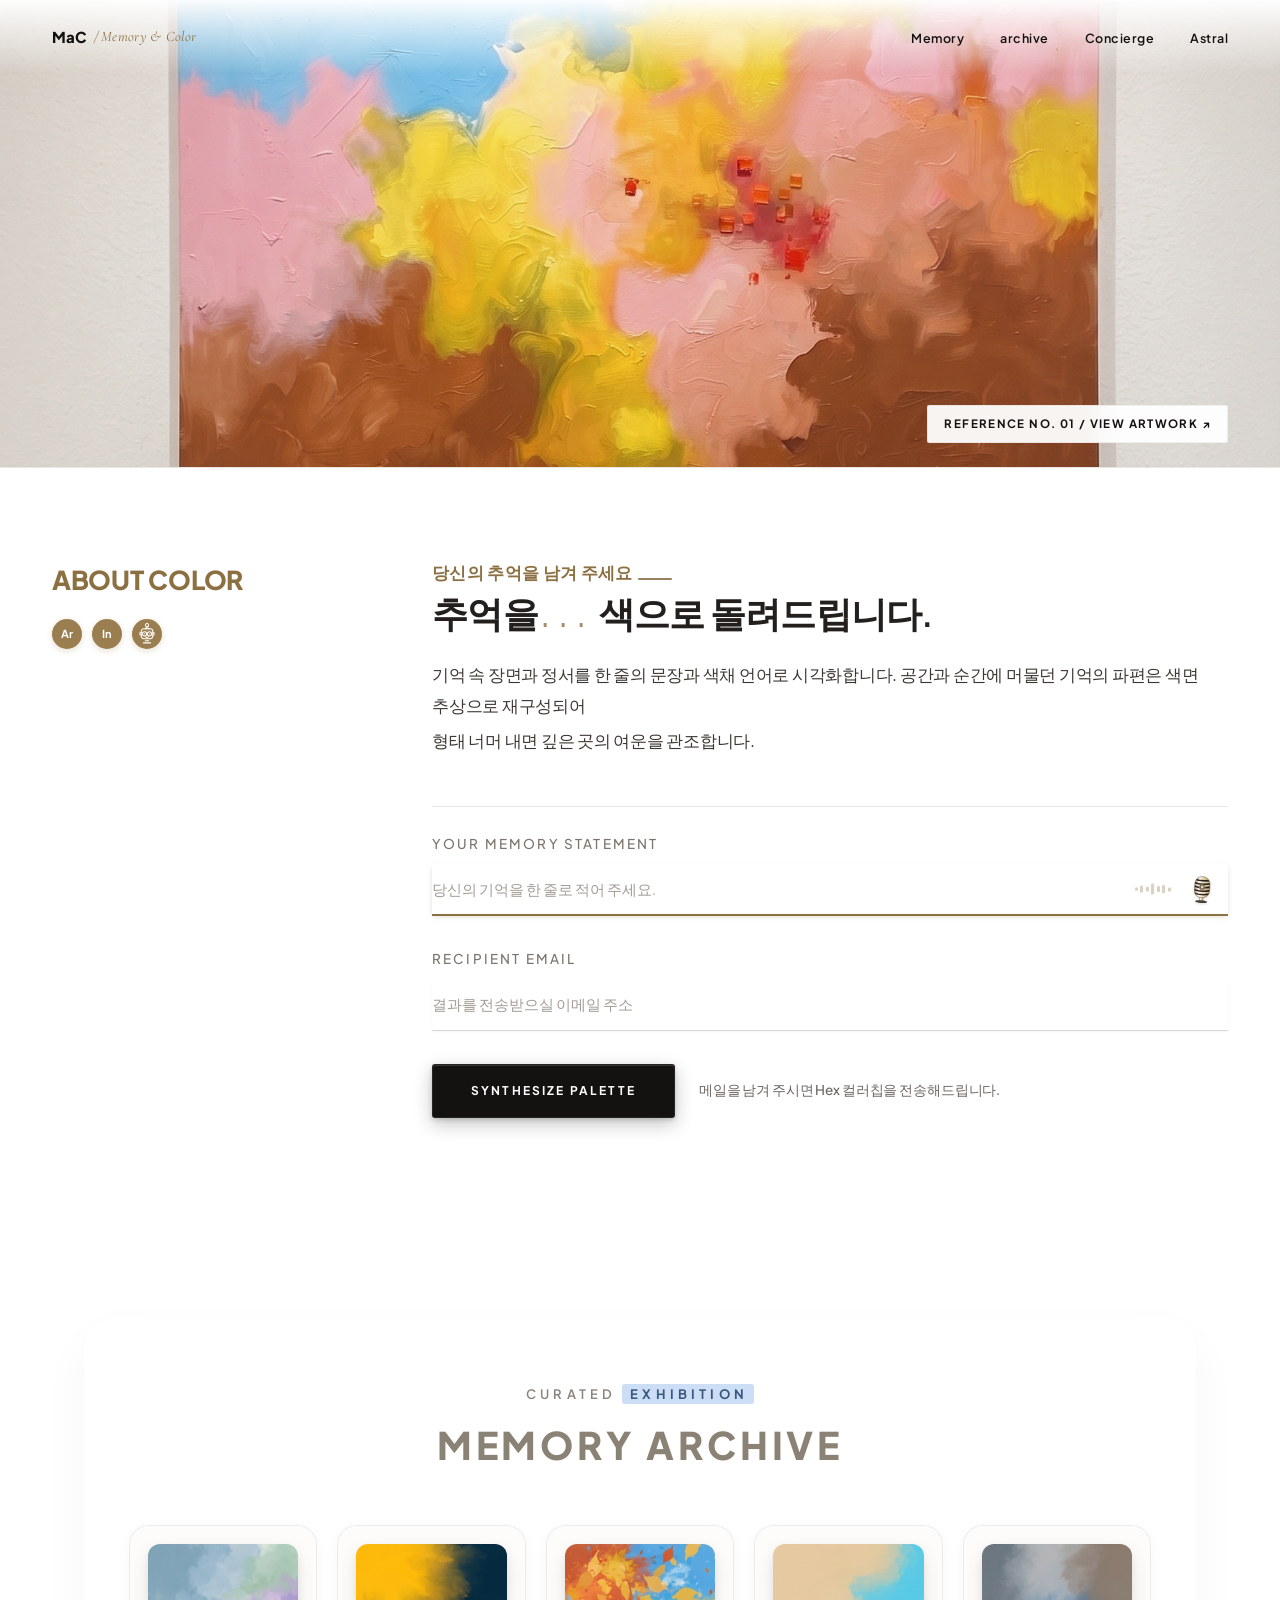
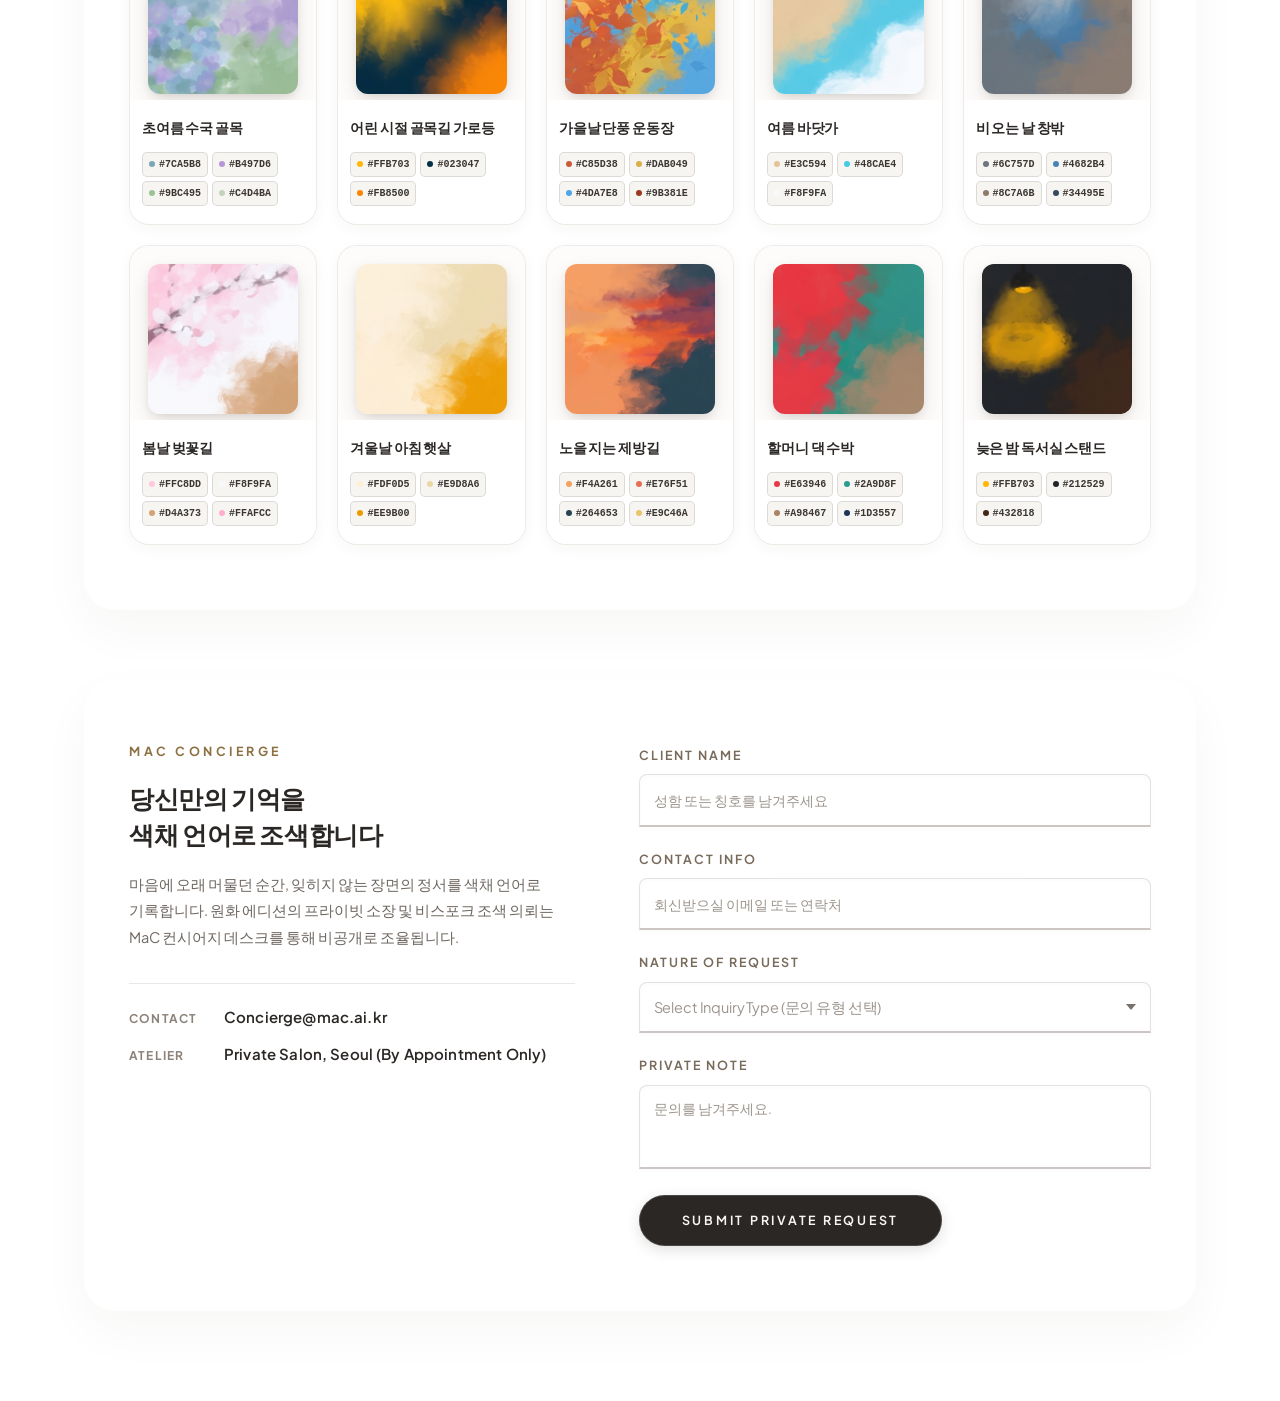
==== commit 9b8d3acb: "MaC v2 기억 분석(그림+칩), 결과창 개선, backend_ref 참고 구현 추가" ====
--- a/index.html
+++ b/index.html
@@ -980,6 +980,172 @@
       min-height: 0;
     }
 
+    /* [v2] 결과 모달: 기억의 색면추상화 그림 */
+    .painting-box {
+      margin: 0 0 14px 0;
+    }
+    .painting-box img {
+      display: block;
+      width: 100%;
+      aspect-ratio: 4 / 5;
+      object-fit: cover;
+      border-radius: 10px;
+      background: #eeeae3;
+    }
+    .painting-note {
+      margin: 6px 0 0 0;
+      font-size: 11px;
+      color: #8c827a;
+    }
+
+    /* [v2] 결과 모달: 바깥 클릭·핸들·Esc = 아래로 내리기, X = 완전히 닫기 */
+    .mac-modal-backdrop.to-dock .mac-modal {
+      transform-origin: 50% 100%;
+      transform: translateY(46vh) scale(0.35);
+      opacity: 0;
+      filter: blur(6px);
+      transition:
+        transform 0.42s cubic-bezier(0.55, 0.055, 0.675, 0.19),
+        opacity 0.35s ease-in,
+        filter 0.35s ease-in;
+    }
+
+    .specimen-close {
+      width: 24px;
+      height: 24px;
+      display: inline-flex;
+      align-items: center;
+      justify-content: center;
+      padding: 0;
+      color: #78716c;
+      background: transparent;
+      border: 1px solid #d1cbc1;
+      border-radius: 4px;
+      cursor: pointer;
+      transition: color 0.2s ease, border-color 0.2s ease;
+    }
+
+    .specimen-close:hover {
+      color: #1c1917;
+      border-color: #8c827a;
+    }
+
+    .specimen-close svg {
+      width: 11px;
+      height: 11px;
+    }
+
+    .specimen-dock {
+      position: fixed;
+      left: 50%;
+      bottom: calc(20px + env(safe-area-inset-bottom, 0px));
+      z-index: 9990;
+      display: flex;
+      align-items: center;
+      gap: 12px;
+      max-width: calc(100vw - 32px);
+      padding: 8px 14px 8px 8px;
+      font: inherit;
+      text-align: left;
+      color: #1c1917;
+      background: #faf8f5;
+      border: 1px solid #e2ddd3;
+      border-radius: 14px;
+      box-shadow: 0 14px 34px rgba(28, 25, 23, 0.16), 0 0 24px rgba(232, 180, 184, 0.10);
+      cursor: pointer;
+      transform: translate(-50%, 0);
+      opacity: 1;
+      transition:
+        transform 0.45s cubic-bezier(0.34, 1.3, 0.64, 1),
+        opacity 0.3s ease,
+        box-shadow 0.2s ease;
+    }
+
+    .specimen-dock[hidden] {
+      display: flex;
+      transform: translate(-50%, 140%);
+      opacity: 0;
+      pointer-events: none;
+    }
+
+    .specimen-dock:hover {
+      transform: translate(-50%, -3px);
+      box-shadow: 0 18px 40px rgba(28, 25, 23, 0.20), 0 0 28px rgba(232, 180, 184, 0.14);
+    }
+
+    .specimen-dock .dock-thumb {
+      flex-shrink: 0;
+      width: 36px;
+      height: 45px;
+      border-radius: 6px;
+      overflow: hidden;
+      display: flex;
+      flex-direction: column;
+      background: #eeeae3;
+      box-shadow: 0 2px 5px rgba(0, 0, 0, 0.06);
+    }
+
+    .specimen-dock .dock-thumb img {
+      width: 100%;
+      height: 100%;
+      object-fit: cover;
+      display: block;
+    }
+
+    .specimen-dock .dock-thumb span {
+      display: block;
+    }
+
+    .specimen-dock .dock-text {
+      display: flex;
+      flex-direction: column;
+      gap: 3px;
+      min-width: 0;
+    }
+
+    .specimen-dock .dock-brand {
+      font-size: 10px;
+      letter-spacing: 0.18em;
+      font-weight: 800;
+      text-transform: uppercase;
+    }
+
+    .specimen-dock .dock-chips {
+      display: flex;
+      gap: 3px;
+    }
+
+    .specimen-dock .dock-chips i {
+      width: 14px;
+      height: 6px;
+      border-radius: 2px;
+      display: block;
+    }
+
+    .specimen-dock .dock-hint {
+      font-size: 10.5px;
+      color: #78716c;
+      white-space: nowrap;
+    }
+
+    .specimen-dock .dock-up {
+      flex-shrink: 0;
+      width: 26px;
+      height: 26px;
+      margin-left: 2px;
+      display: inline-flex;
+      align-items: center;
+      justify-content: center;
+      color: #78716c;
+      border: 1px solid #d1cbc1;
+      border-radius: 50%;
+    }
+
+    .specimen-dock:hover .dock-up {
+      color: #1c1917;
+      border-color: #8c827a;
+    }
+
     .summary-box {
       background: #faf8f5;
       border-left: 3px solid #1c1917;
@@ -1148,6 +1314,70 @@
 
     .control-panel button:hover {
       background: #383330;
+    }
+
+    /* [v2] 결과 모달: 화면 크기에 맞춰 커지기 (모바일은 기존 그대로)
+       · 태블릿(640px~): 한 줄 배치 그대로, 폭·글자만 조금 키움
+       · 넓은 화면(960px~): 그림은 왼쪽, 요약·비율·칩은 오른쪽 — 그림이 없으면 한 줄 배치
+       · 아주 넓은 화면(1440px~): 한 단계 더 크게 */
+    @media (min-width: 640px) {
+      .mac-modal { max-width: 500px; }
+      .specimen-header { padding: 6px 24px 16px 24px; }
+      .specimen-body { padding: 22px 24px 24px 24px; }
+      .summary-text { font-size: 13.5px; }
+      .color-name { font-size: 14px; }
+      .hex-code { font-size: 10.5px; }
+      .reason-text { font-size: 11.5px; }
+      .swatch { width: 46px; height: 46px; }
+    }
+
+    @media (min-width: 960px) and (min-height: 560px) {
+      .mac-modal { max-width: 560px; }
+      .mac-modal.has-painting { max-width: min(1000px, 88vw); }
+      .specimen-header { padding: 6px 30px 16px 30px; }
+      .specimen-header .brand { font-size: 12px; }
+      .specimen-body { padding: 26px 30px 28px 30px; }
+      .specimen-body.has-painting {
+        display: grid;
+        grid-template-columns: minmax(0, min(46%, calc((92vh - 150px) * 0.8))) minmax(0, 1fr);
+        column-gap: 32px;
+        row-gap: 0;
+        align-items: start;
+      }
+      .specimen-body.has-painting > * { grid-column: 2; }
+      .specimen-body.has-painting > .painting-box {
+        grid-column: 1;
+        grid-row: 1 / span 8;
+        margin: 0;
+        position: sticky;
+        top: 0;
+      }
+      .summary-box { padding: 14px 16px; margin-bottom: 22px; }
+      .summary-text { font-size: 15px; }
+      .spectrum-section { max-height: 60px; margin-bottom: 24px; }
+      .spectrum-label { font-size: 10px; }
+      .spectrum-bar { height: 16px; }
+      .specimen-list { gap: 11px; }
+      .specimen-card { padding: 11px 14px; gap: 14px; border-radius: 10px; }
+      .swatch { width: 54px; height: 54px; border-radius: 8px; }
+      .color-name { font-size: 15px; }
+      .hex-code { font-size: 11px; }
+      .ratio-pill { font-size: 10.5px; }
+      .reason-text { font-size: 12.5px; }
+      .control-panel { margin-top: 22px; padding-top: 16px; }
+      .control-panel span { font-size: 11.5px; }
+      .control-panel button { font-size: 12px; padding: 8px 16px; }
+    }
+
+    @media (min-width: 1440px) and (min-height: 760px) {
+      .mac-modal { max-width: 600px; }
+      .mac-modal.has-painting { max-width: 1160px; }
+      .specimen-body.has-painting { column-gap: 40px; }
+      .summary-text { font-size: 16.5px; }
+      .color-name { font-size: 16.5px; }
+      .reason-text { font-size: 13.5px; }
+      .hex-code { font-size: 12px; }
+      .swatch { width: 60px; height: 60px; }
     }
 
     /* ---------- Section 4 & 5 : Glass cards ---------- */
@@ -3093,9 +3323,21 @@
   </aside>
 
   <!-- ================= SYNTHESIZED SPECIMEN (4색 결과) MODAL ================= -->
+  <!-- [v2] 결과를 내려 두면 화면 아래에 나타나는 탭 — 누르면 결과 모달이 다시 열린다 -->
+  <button type="button" id="specimenDock" class="specimen-dock" onclick="openDynamicModal()" aria-label="결과 다시 보기" hidden>
+    <span class="dock-thumb" id="dockThumb"></span>
+    <span class="dock-text">
+      <span class="dock-brand">MaC Specimen</span>
+      <span class="dock-chips" id="dockChips"></span>
+      <span class="dock-hint">눌러서 결과 다시 보기</span>
+    </span>
+    <span class="dock-up" aria-hidden="true">
+      <svg width="12" height="12" viewBox="0 0 12 12" fill="none" stroke="currentColor" stroke-width="1.6" stroke-linecap="round" stroke-linejoin="round"><path d="M2.5 7.5L6 4l3.5 3.5"/></svg>
+    </span>
+  </button>
   <div id="modalBackdrop" class="mac-modal-backdrop hidden" aria-hidden="true">
     <div class="mac-modal" role="dialog" aria-modal="true" aria-label="색채 표본 결과">
-      <div class="modal-close-handle-wrap" onclick="closeDynamicModal()" title="닫기">
+      <div class="modal-close-handle-wrap" onclick="minimizeDynamicModal()" title="아래로 내리기 (아래 탭을 누르면 다시 열려요)">
         <div class="modal-close-handle-bar"></div>
       </div>
       <div class="specimen-header">
@@ -3103,9 +3345,16 @@
         <span class="hash-area">
           <span class="hash-chip" id="specimenHash" hidden></span>
           <button type="button" class="hash-toggle" id="hashToggle" aria-expanded="false">코드 보기</button>
+          <button type="button" class="specimen-close" onclick="closeDynamicModal()" aria-label="결과 닫기" title="닫기">
+            <svg viewBox="0 0 12 12" fill="none" stroke="currentColor" stroke-width="1.6" stroke-linecap="round" aria-hidden="true"><path d="M2 2l8 8M10 2l-8 8"/></svg>
+          </button>
         </span>
       </div>
       <div class="specimen-body">
+        <div class="painting-box" id="paintingBox" hidden>
+          <img id="specimenPainting" alt="기억의 색면추상화" />
+        </div>
+        <p class="painting-note" id="paintingNote" hidden></p>
         <div class="summary-box">
           <p class="summary-text" id="memorySummary"></p>
         </div>
@@ -3843,23 +4092,52 @@
     /* ---------- 3. 4색 결과 모달 제어 ---------- */
     const modalBackdrop = document.getElementById("modalBackdrop");
 
+    const specimenDock = document.getElementById("specimenDock");
+
     function openDynamicModal() {
       if (!modalBackdrop) return;
       playArchiveRevealSound();
-      modalBackdrop.classList.remove("hidden");
+      modalBackdrop.classList.remove("hidden", "to-dock");
       modalBackdrop.setAttribute('aria-hidden', 'false');
-    }
-
-    function closeDynamicModal() {
+      if (specimenDock) specimenDock.hidden = true;
+    }
+
+    // 바깥 클릭·핸들·Esc: 아래 탭으로 내리기 (결과는 그대로 남음)
+    function minimizeDynamicModal() {
       if (!modalBackdrop || modalBackdrop.classList.contains("hidden")) return;
       playArchiveCloseSound();
+      modalBackdrop.classList.add("hidden", "to-dock");
+      modalBackdrop.setAttribute('aria-hidden', 'true');
+      if (specimenDock) specimenDock.hidden = false;
+    }
+
+    // X 버튼: 완전히 닫기 (아래 탭도 사라짐)
+    function closeDynamicModal() {
+      if (!modalBackdrop) return;
+      if (!modalBackdrop.classList.contains("hidden")) playArchiveCloseSound();
+      modalBackdrop.classList.remove("to-dock");
       modalBackdrop.classList.add("hidden");
       modalBackdrop.setAttribute('aria-hidden', 'true');
+      if (specimenDock) specimenDock.hidden = true;
+    }
+
+    function updateSpecimenDock(palette, painting) {
+      const thumb = document.getElementById("dockThumb");
+      const chips = document.getElementById("dockChips");
+      if (!thumb || !chips) return;
+      const swatches = palette.map(p => {
+        const w = p.weight !== undefined ? p.weight : (p.area_ratio !== undefined ? p.area_ratio : 0.25);
+        return { hex: escapeHtml(p.hex), w };
+      });
+      thumb.innerHTML = painting
+        ? `<img src="${painting}" alt="" />`
+        : swatches.map(s => `<span style="flex:${s.w};background:${s.hex}"></span>`).join("");
+      chips.innerHTML = swatches.map(s => `<i style="background:${s.hex}"></i>`).join("");
     }
 
     if (modalBackdrop) {
       modalBackdrop.addEventListener("click", (e) => {
-        if (e.target === modalBackdrop) closeDynamicModal();
+        if (e.target === modalBackdrop) minimizeDynamicModal();
       });
     }
 
@@ -4027,7 +4305,7 @@
       archModal.classList.remove('is-active');
       memoryModal.classList.remove('is-active');
       astralModal.classList.remove('is-active');
-      closeDynamicModal();
+      minimizeDynamicModal();
       closeMobileDrawer();
       closeArchiveDetailModal();
     });
@@ -4232,6 +4510,23 @@
       hashToggleBtn.setAttribute("aria-expanded", "false");
 
       document.getElementById("memorySummary").textContent = `"${summary}"`;
+
+      // [v2] 색면추상화 그림 (없으면 숨김: 그림 생성 실패 또는 저장된 문장 재사용)
+      const paintingBox = document.getElementById("paintingBox");
+      const paintingNote = document.getElementById("paintingNote");
+      document.querySelector("#modalBackdrop .mac-modal").classList.toggle("has-painting", !!result.painting);
+      document.querySelector("#modalBackdrop .specimen-body").classList.toggle("has-painting", !!result.painting);
+      if (result.painting) {
+        document.getElementById("specimenPainting").src = result.painting;
+        paintingBox.hidden = false;
+        paintingNote.hidden = true;
+      } else {
+        paintingBox.hidden = true;
+        paintingNote.hidden = !result.paint_error;
+        paintingNote.textContent = result.paint_error
+          ? "그림 생성이 잠시 혼잡해 이번에는 색 표본만 보여드려요."
+          : "";
+      }
 
       document.getElementById("ratioLabel").textContent = palette.map(p => {
         const w = p.weight !== undefined ? p.weight : (p.area_ratio !== undefined ? p.area_ratio : 0.25);
@@ -4262,6 +4557,7 @@
         `;
       }).join("");
 
+      updateSpecimenDock(palette, result.painting || "");
       openDynamicModal();
     }
 
@@ -4294,7 +4590,7 @@
 
       hideInlineNotice();
       submitBtn.disabled = true;
-      submitBtn.textContent = 'Synthesizing...';
+      submitBtn.textContent = 'Painting your memory... (약 40초)';
 
       try {
         const response = await fetch('/api/analyze', {
